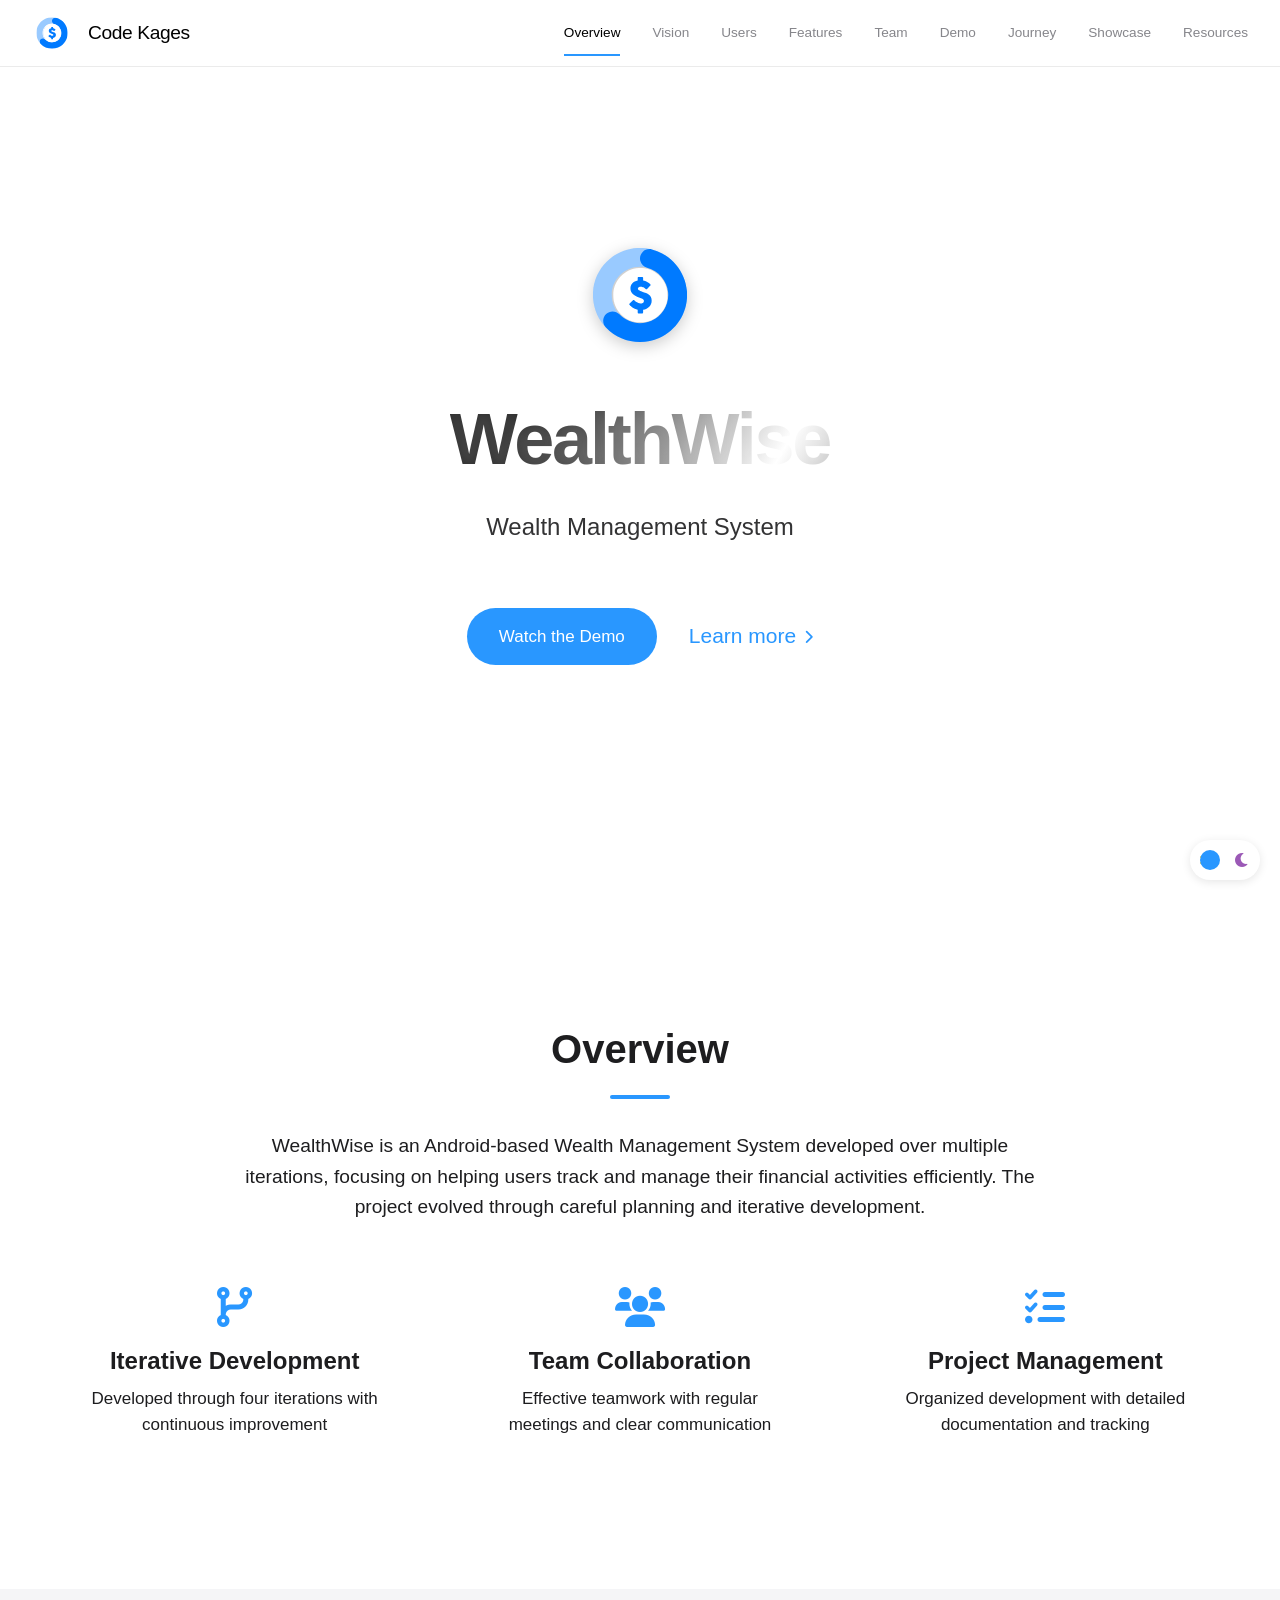
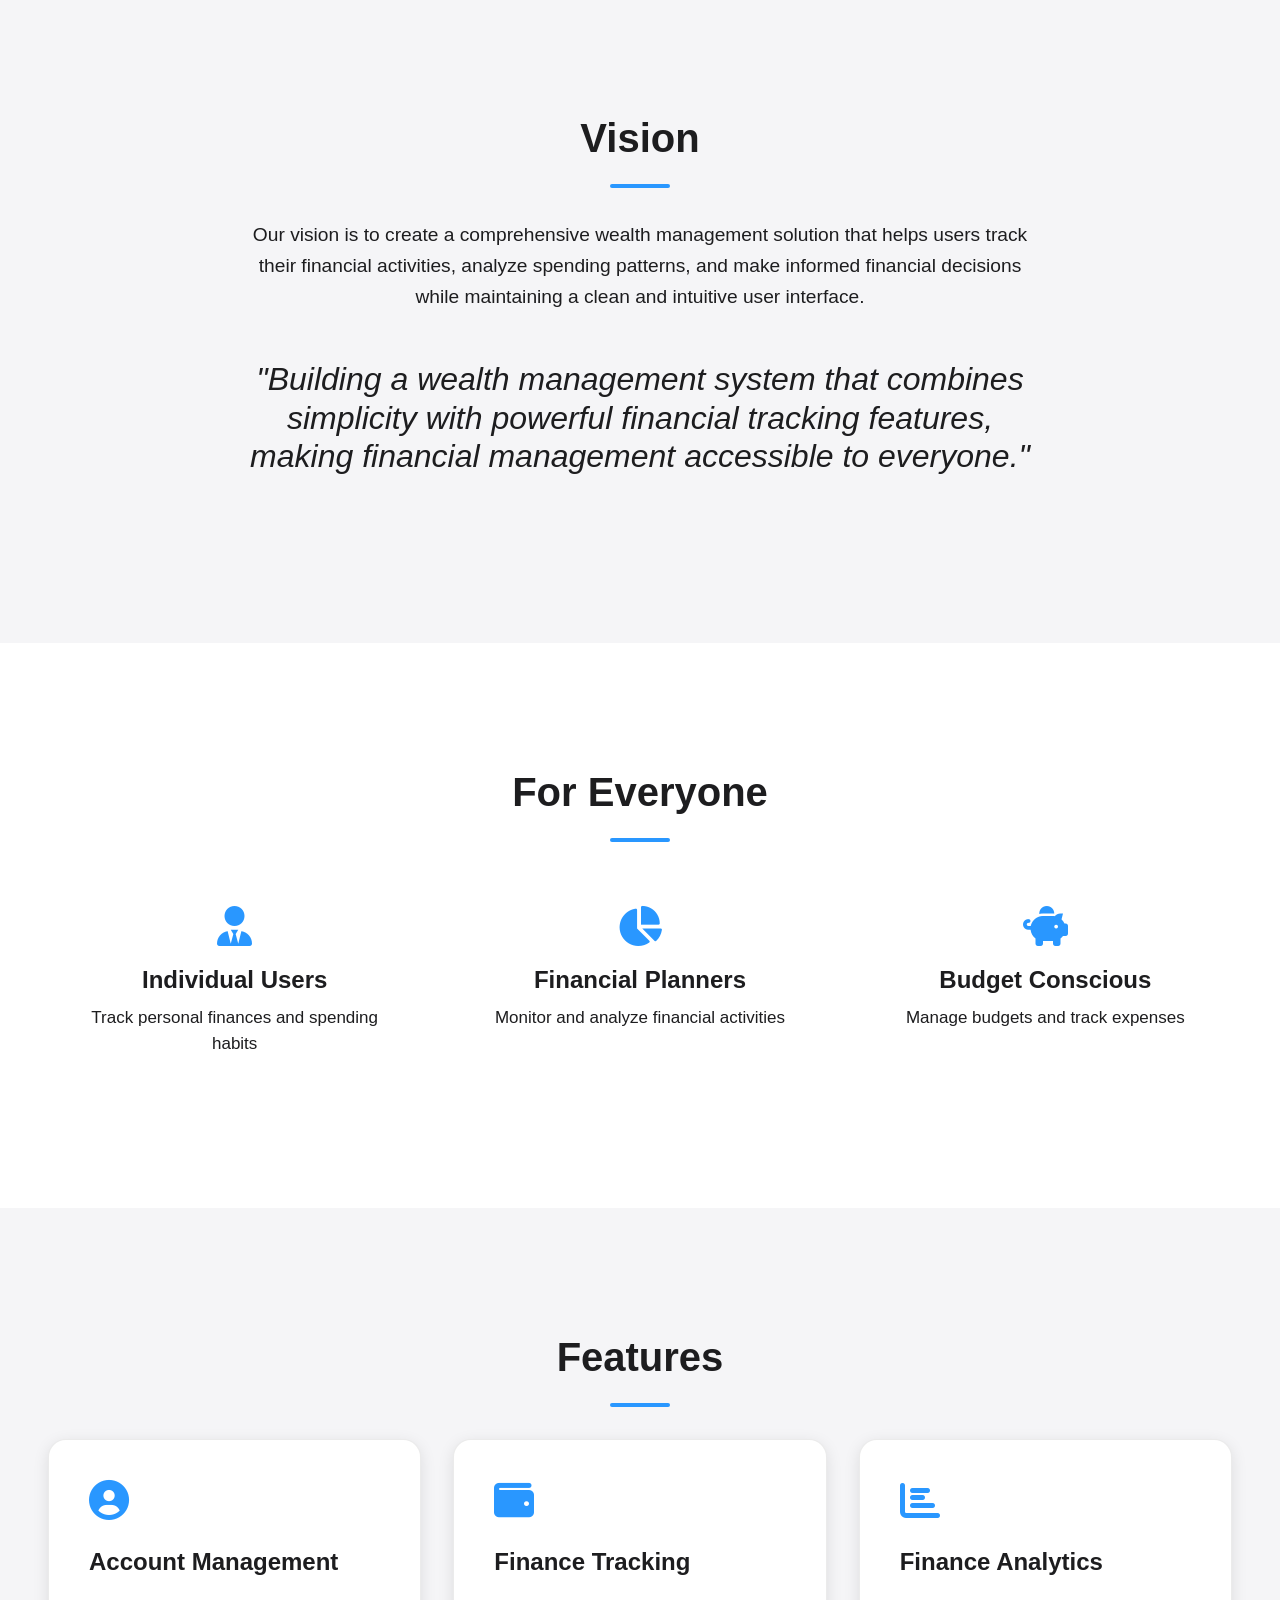
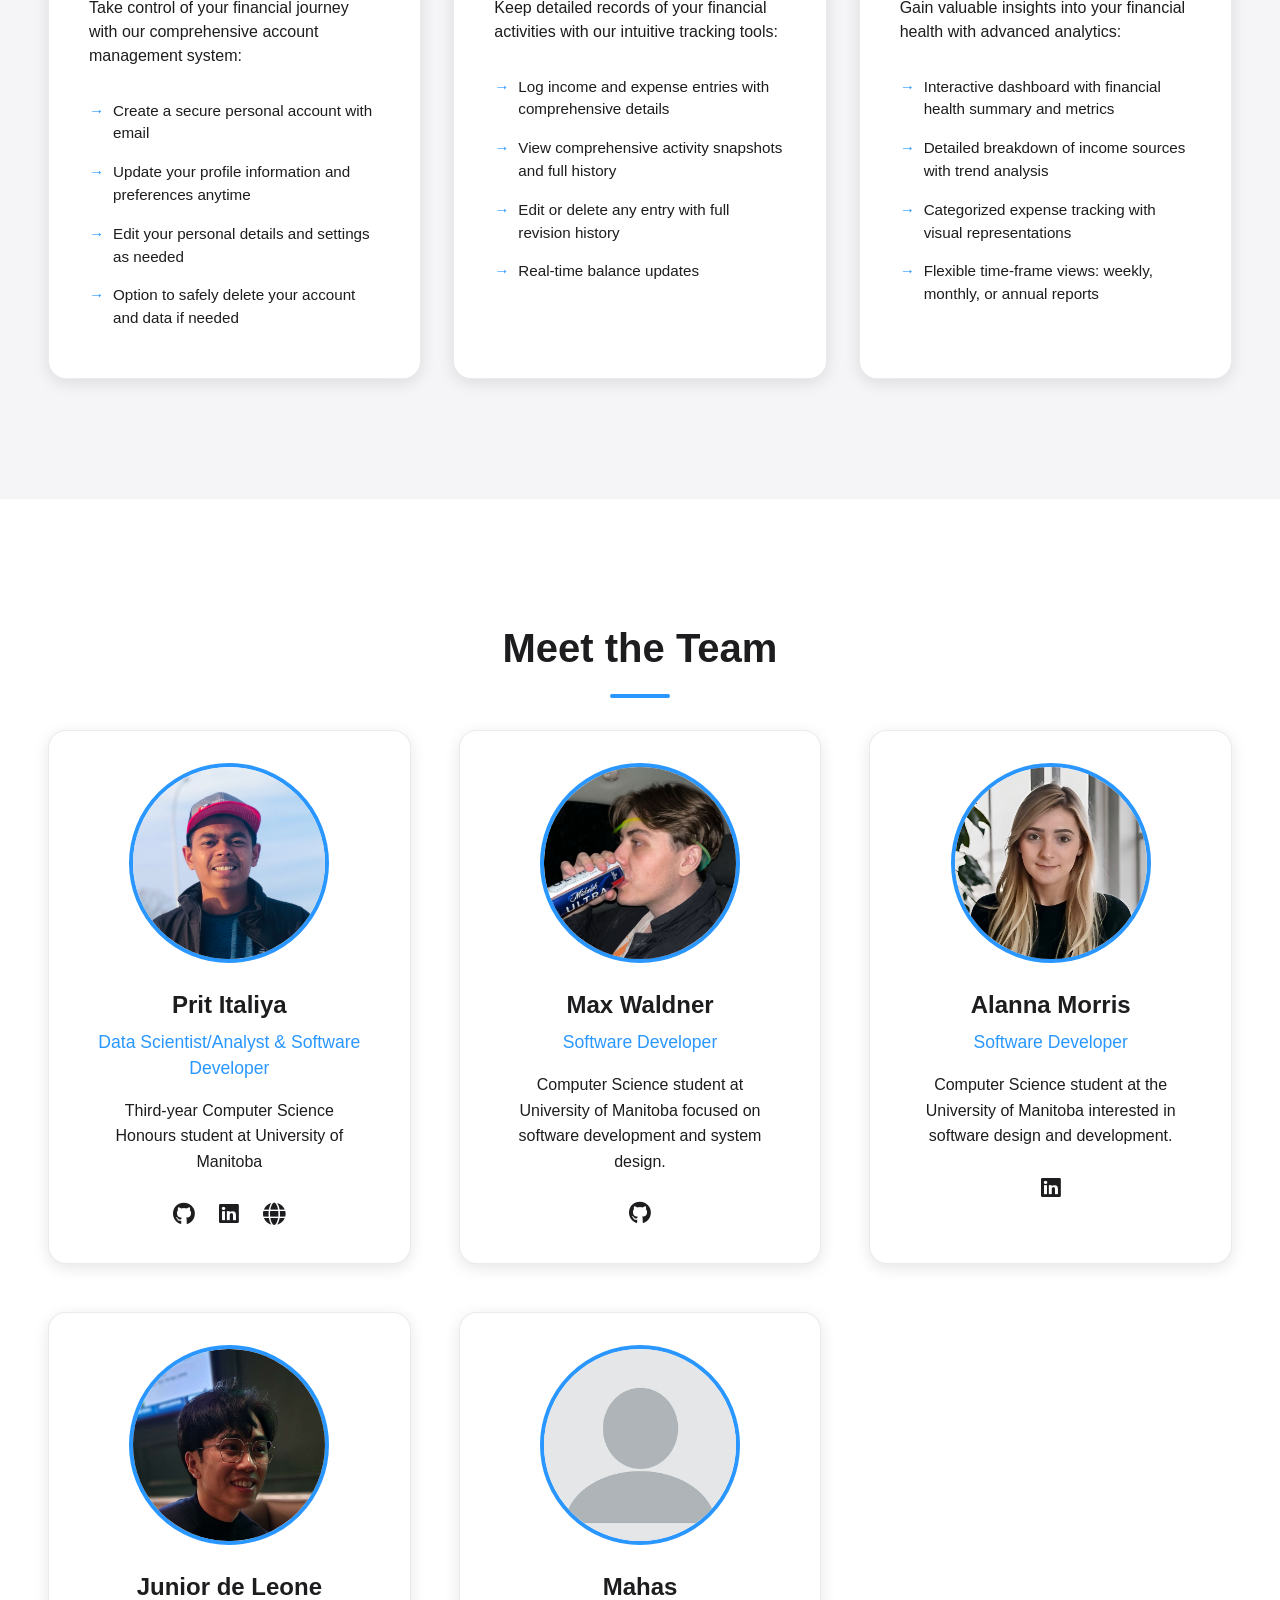
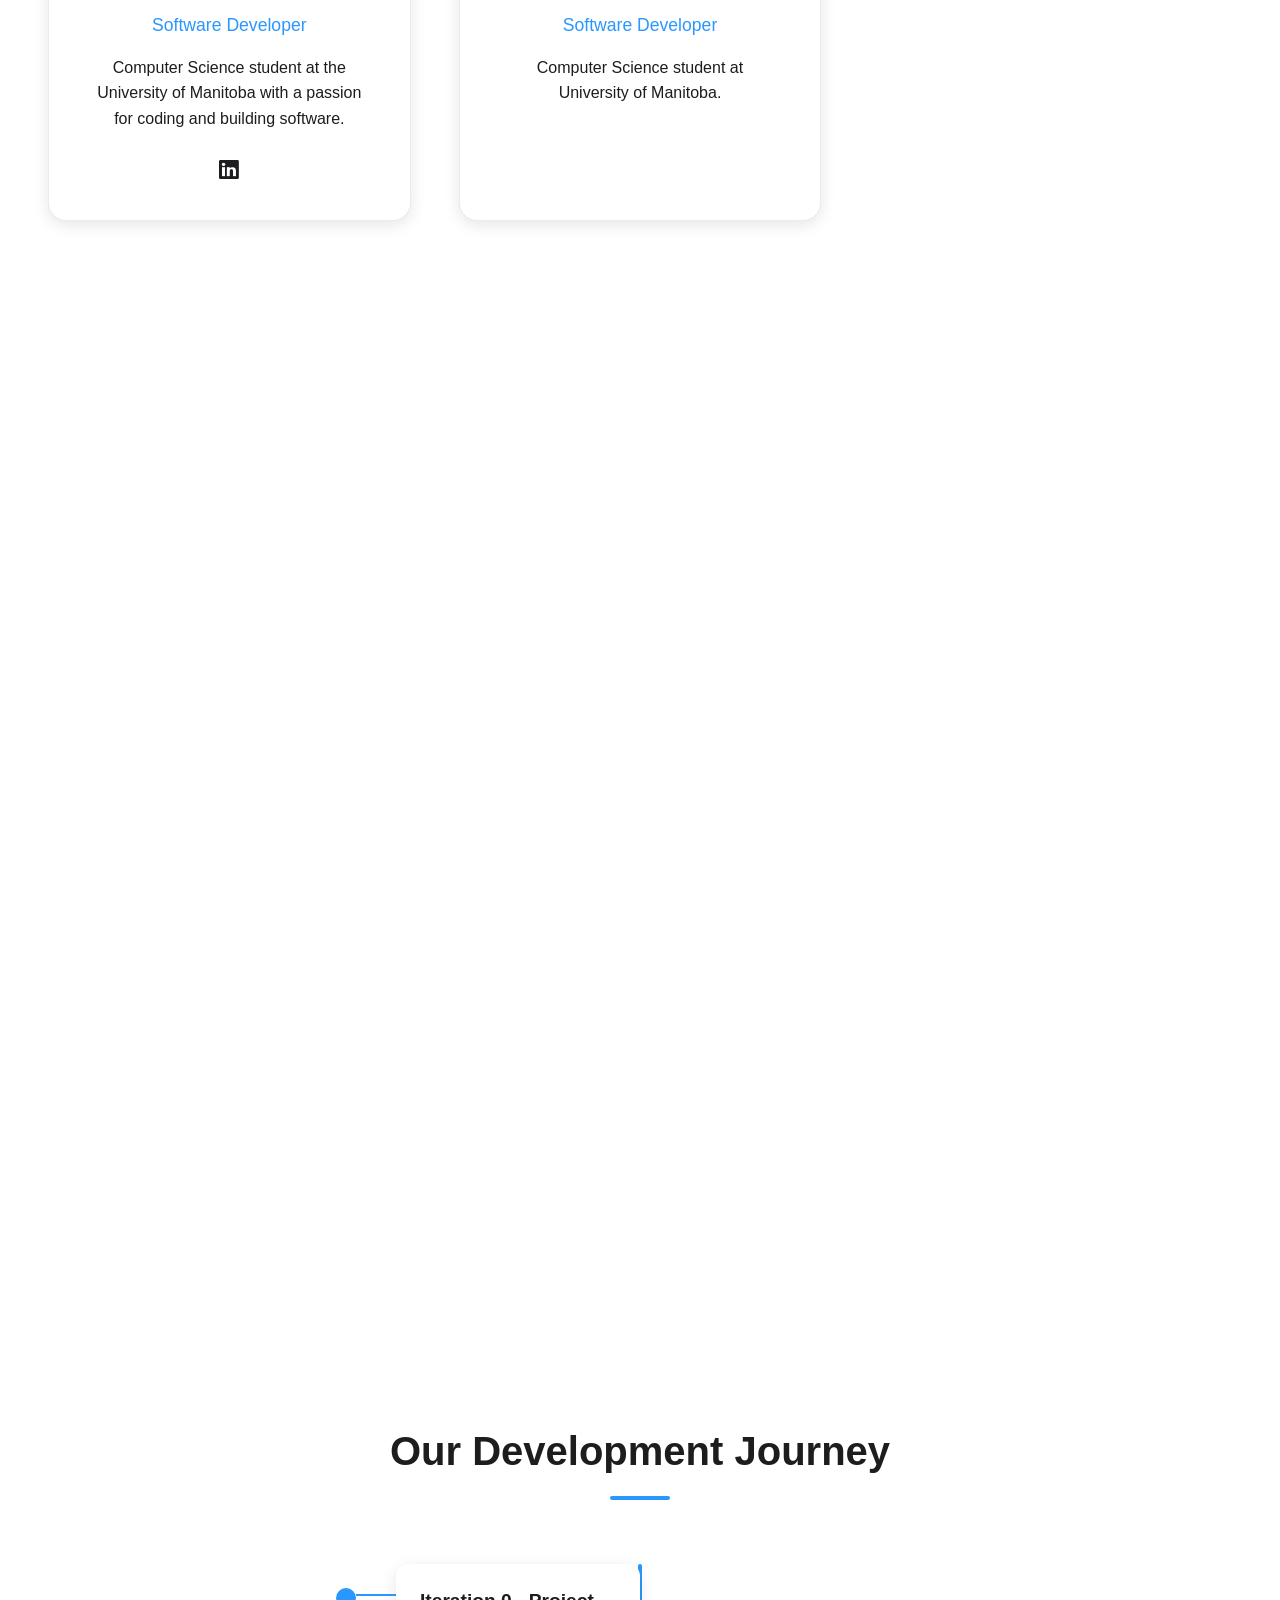
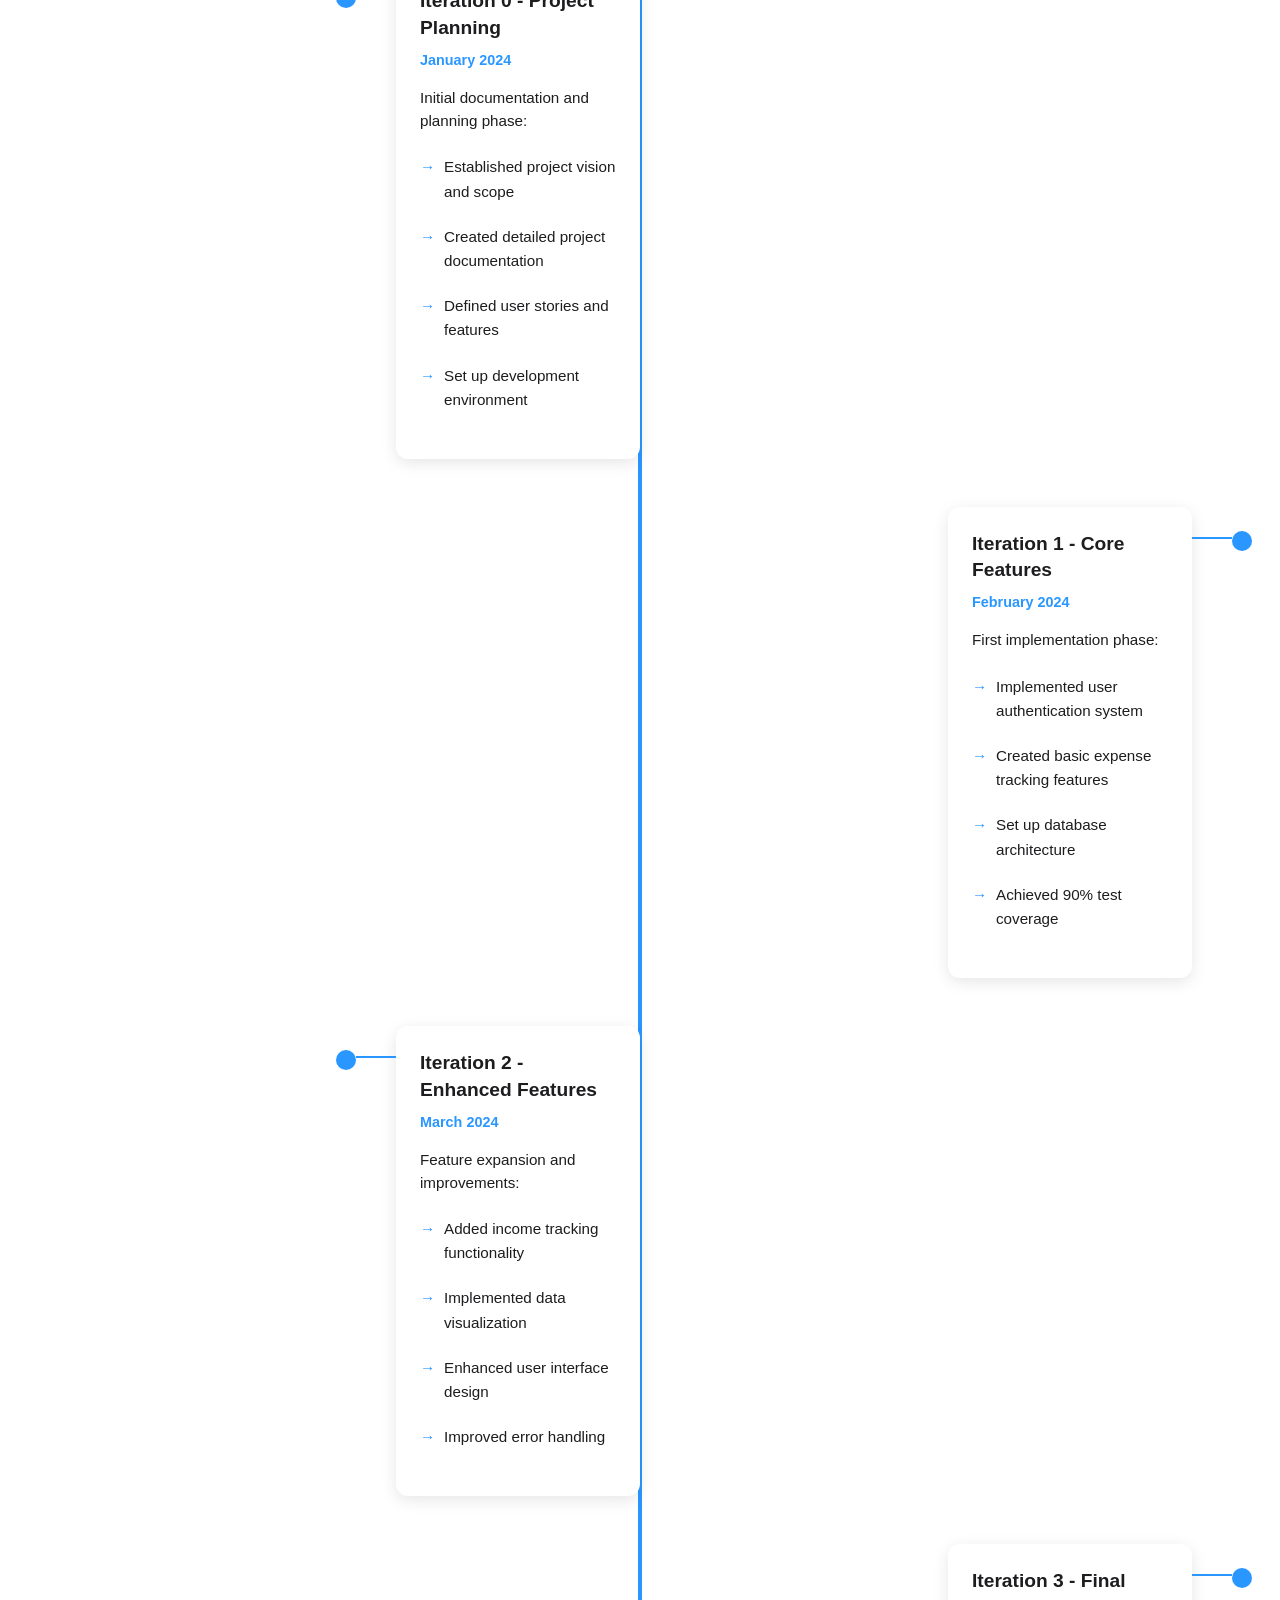
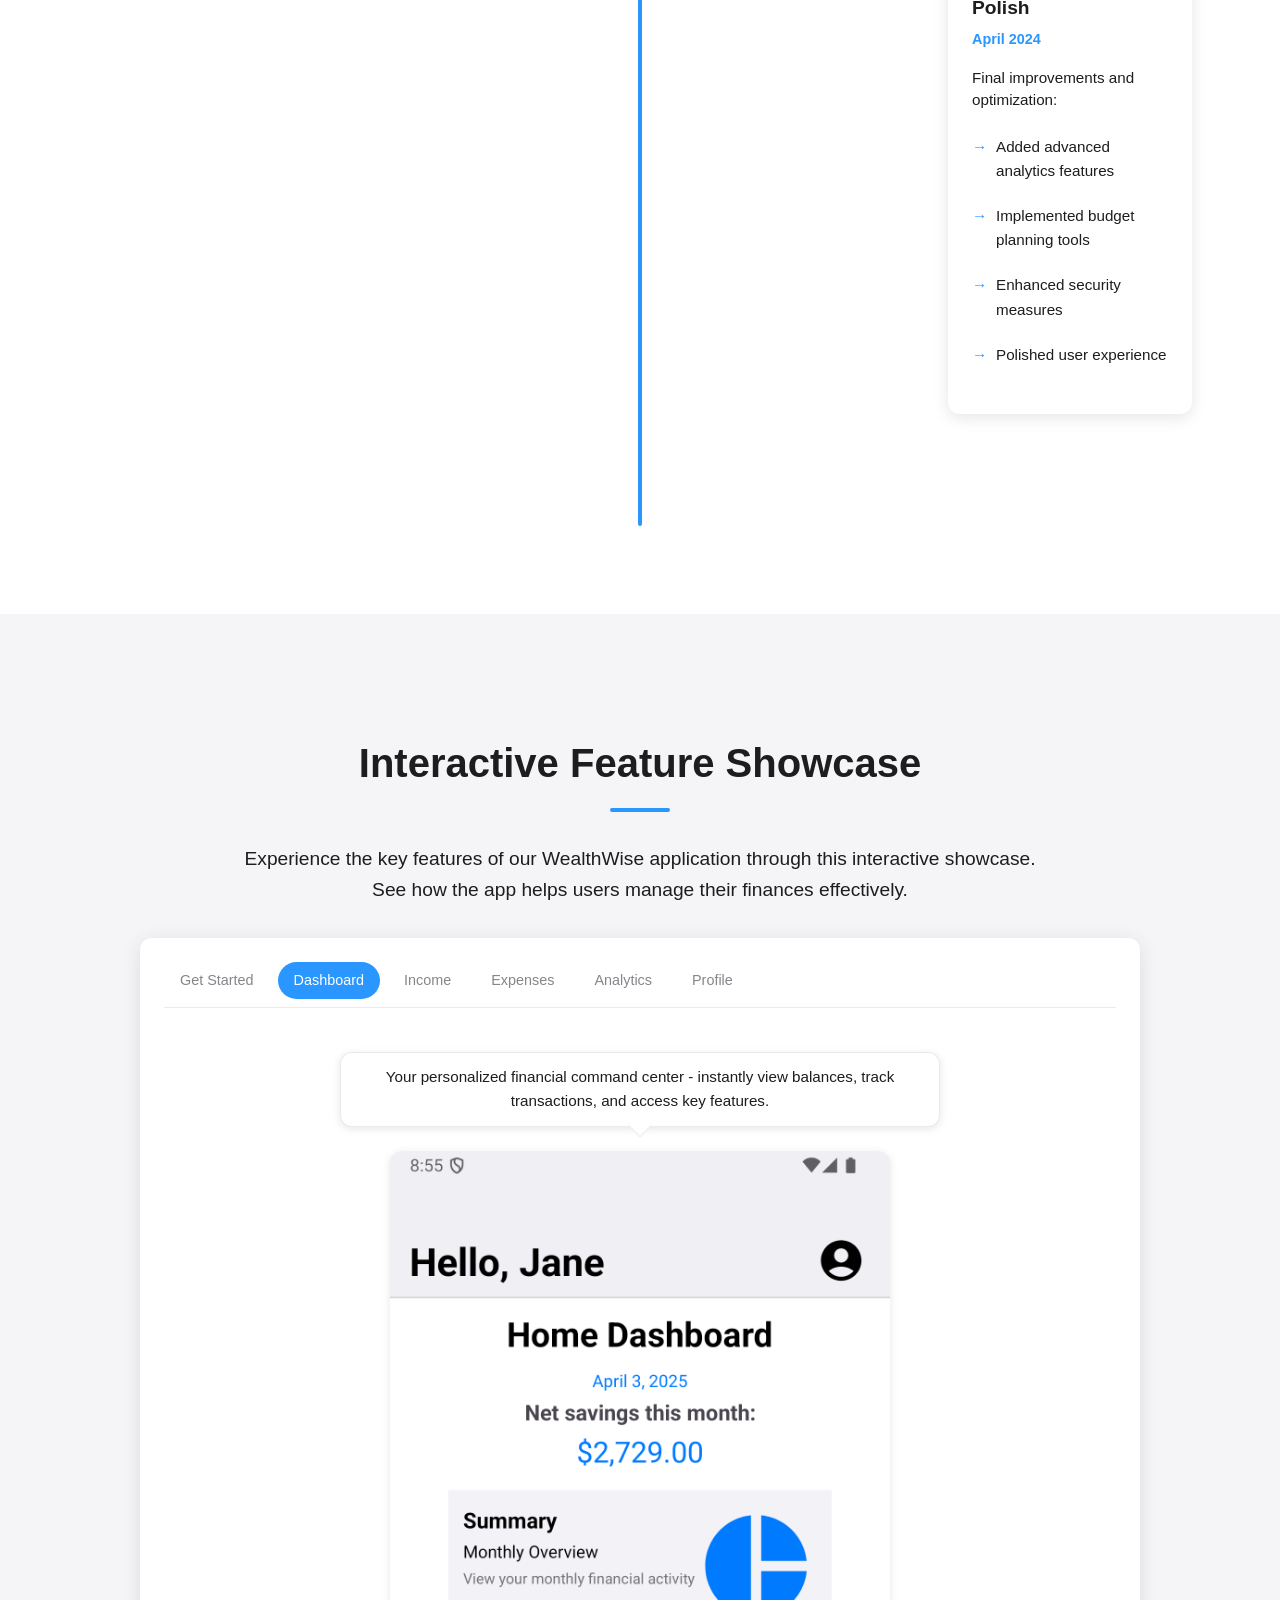
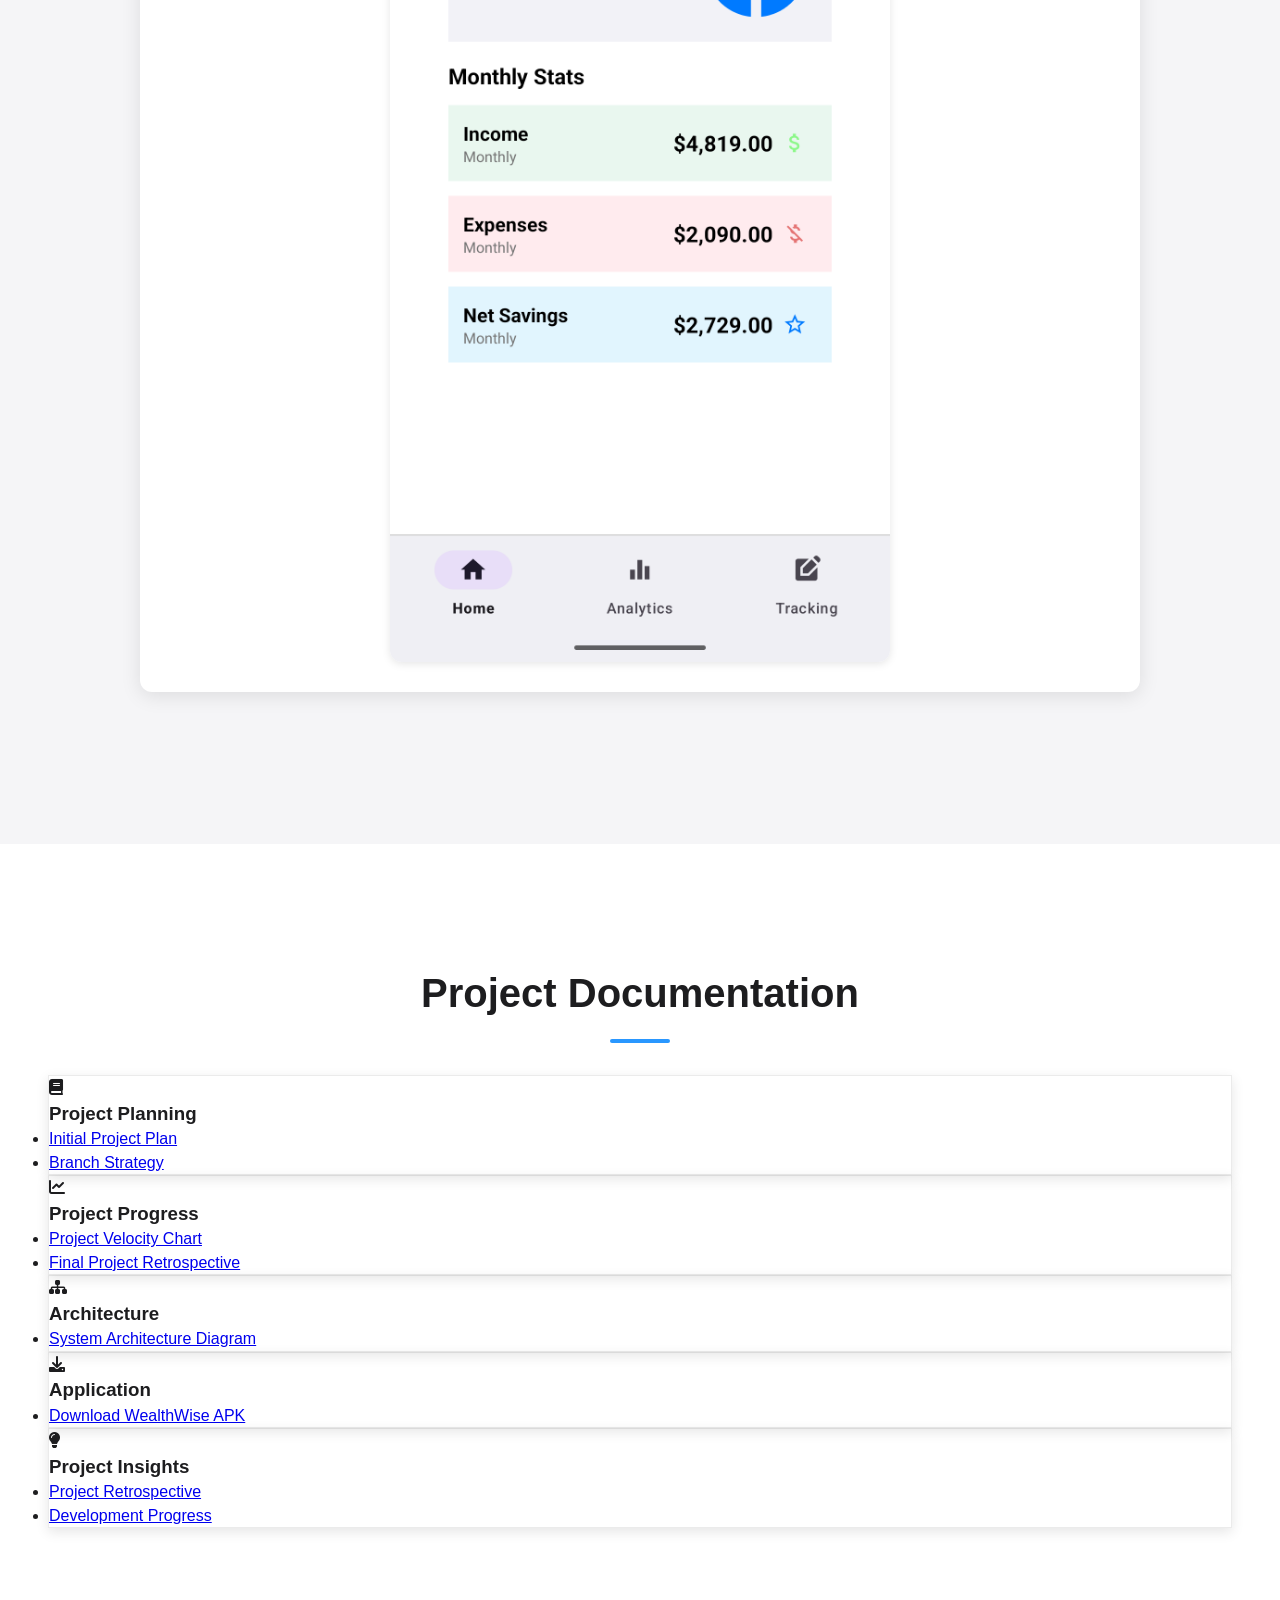
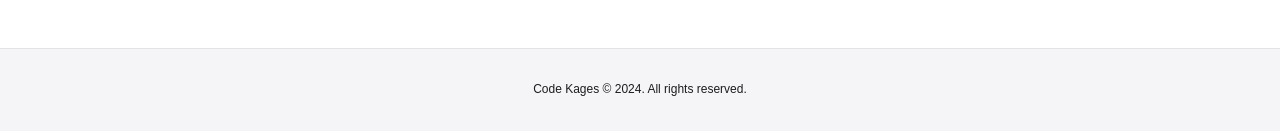
==== index.html @ e0f8a19b "almost done" ====
<!DOCTYPE html>
<html lang="en">
<head>
    <meta charset="UTF-8">
    <meta name="viewport" content="width=device-width, initial-scale=1.0">
    <title>Code Kages - Wealth Management System</title>
    <link rel="icon" type="image/svg+xml" href="images/logo.svg" id="favicon">
    <link rel="stylesheet" href="css/styles.css">
    <link rel="stylesheet" href="https://cdnjs.cloudflare.com/ajax/libs/font-awesome/6.0.0/css/all.min.css">
</head>
<body>
    <nav class="navbar">
        <div class="nav-brand">
            <img src="images/logo.svg" alt="Code Kages Logo">
            <span>Code Kages</span>
        </div>
        <div class="nav-links">
            <a href="#overview">Overview</a>
            <a href="#vision">Vision</a>
            <a href="#users">Users</a>
            <a href="#features">Features</a>
            <a href="#team">Team</a>
            <a href="#demo">Demo</a>
            <a href="#journey">Journey</a>
            <a href="#feature-showcase">Showcase</a>
            <a href="#resources">Resources</a>
        </div>
    </nav>

    <header class="hero">
        <img src="images/logo.svg" alt="Code Kages Logo" class="hero-logo">
        <h1>WealthWise</h1>
        <p>Wealth Management System</p>
        <div class="hero-cta">
            <a href="#demo" class="cta-button">Watch the Demo</a>
            <a href="#features" class="cta-link">Learn more <i class="fas fa-chevron-right"></i></a>
        </div>
    </header>

    <main>
        <section id="overview" class="section">
            <h2>Overview</h2>
            <div class="content">
                <p class="section-intro">WealthWise is an Android-based Wealth Management System developed over multiple iterations, focusing on helping users track and manage their financial activities efficiently. The project evolved through careful planning and iterative development.</p>
                <div class="overview-grid">
                    <div class="overview-item">
                        <i class="fas fa-code-branch"></i>
                        <h3>Iterative Development</h3>
                        <p>Developed through four iterations with continuous improvement</p>
                    </div>
                    <div class="overview-item">
                        <i class="fas fa-users"></i>
                        <h3>Team Collaboration</h3>
                        <p>Effective teamwork with regular meetings and clear communication</p>
                    </div>
                    <div class="overview-item">
                        <i class="fas fa-tasks"></i>
                        <h3>Project Management</h3>
                        <p>Organized development with detailed documentation and tracking</p>
                    </div>
                </div>
            </div>
        </section>

        <section id="vision" class="section">
            <h2>Vision</h2>
            <div class="content">
                <p class="section-intro">Our vision is to create a comprehensive wealth management solution that helps users track their financial activities, analyze spending patterns, and make informed financial decisions while maintaining a clean and intuitive user interface.</p>
                <div class="vision-statement">
                    <blockquote>
                        "Building a wealth management system that combines simplicity with powerful financial tracking features, making financial management accessible to everyone."
                    </blockquote>
                </div>
            </div>
        </section>

        <section id="users" class="section">
            <h2>For Everyone</h2>
            <div class="content">
                <div class="users-grid">
                    <div class="user-card">
                        <i class="fas fa-user-tie"></i>
                        <h3>Individual Users</h3>
                        <p>Track personal finances and spending habits</p>
                    </div>
                    <div class="user-card">
                        <i class="fas fa-chart-pie"></i>
                        <h3>Financial Planners</h3>
                        <p>Monitor and analyze financial activities</p>
                    </div>
                    <div class="user-card">
                        <i class="fas fa-piggy-bank"></i>
                        <h3>Budget Conscious</h3>
                        <p>Manage budgets and track expenses</p>
                    </div>
                </div>
            </div>
        </section>

        <section id="features" class="section">
            <h2>Features</h2>
            <div class="content">
                <div class="features-grid">
                    <div class="feature-card">
                        <i class="fas fa-user-circle"></i>
                        <h3>Account Management</h3>
                        <p>Take control of your financial journey with our comprehensive account management system:</p>
                        <ul class="feature-list">
                            <li>Create a secure personal account with email</li>
                            <li>Update your profile information and preferences anytime</li>
                            <li>Edit your personal details and settings as needed</li>
                            <li>Option to safely delete your account and data if needed</li>
                        </ul>
                    </div>
                    <div class="feature-card">
                        <i class="fas fa-wallet"></i>
                        <h3>Finance Tracking</h3>
                        <p>Keep detailed records of your financial activities with our intuitive tracking tools:</p>
                        <ul class="feature-list">
                            <li>Log income and expense entries with comprehensive details</li>
                            <li>View comprehensive activity snapshots and full history</li>
                            <li>Edit or delete any entry with full revision history</li>
                            <li>Real-time balance updates </li>
                        </ul>
                    </div>
                    <div class="feature-card">
                        <i class="fas fa-chart-bar"></i>
                        <h3>Finance Analytics</h3>
                        <p>Gain valuable insights into your financial health with advanced analytics:</p>
                        <ul class="feature-list">
                            <li>Interactive dashboard with financial health summary and metrics</li>
                            <li>Detailed breakdown of income sources with trend analysis</li>
                            <li>Categorized expense tracking with visual representations</li>
                            <li>Flexible time-frame views: weekly, monthly, or annual reports</li>
                        </ul>
                    </div>
                </div>
            </div>
        </section>

        <section id="team" class="section">
            <h2>Meet the Team</h2>
            <div class="content">
                <div class="team-grid">
                    <div class="team-member" onclick="openModal('prit-modal')">
                        <div class="member-image">
                            <img src="images/team/prit.png" alt="Prit Italiya">
                        </div>
                        <h3>Prit Italiya</h3>
                        <p class="member-role">Data Scientist/Analyst & Software Developer</p>
                        <p class="member-bio">Third-year Computer Science Honours student at University of Manitoba</p>
                        <div class="member-links">
                            <a href="https://github.com/prititaliya" target="_blank" class="social-link">
                                <i class="fab fa-github"></i>
                            </a>
                            <a href="https://linkedin.com/in/prit-italiya-20b572199" target="_blank" class="social-link">
                                <i class="fab fa-linkedin"></i>
                            </a>
                            <a href="https://prititaliya.github.io/portfolio/" target="_blank" class="social-link">
                                <i class="fas fa-globe"></i>
                            </a>
                        </div>
                    </div>
                    <div class="team-member" onclick="openModal('max-modal')">
                        <div class="member-image">
                            <img src="images/team/max.png" alt="Max Waldner">
                        </div>
                        <h3>Max Waldner</h3>
                        <p class="member-role">Software Developer</p>
                        <p class="member-bio">Computer Science student at University of Manitoba focused on software development and system design.</p>
                        <div class="member-links">
                            <a href="https://github.com/Sue-Doe" target="_blank" class="social-link">
                                <i class="fab fa-github"></i>
                            </a>
                        </div>
                    </div>

                        <div class="team-member" onclick="openModal('alanna-modal')">
                        <div class="member-image">
                            <img src="images/team/alanna.png" alt="Alanna Morris">
                        </div>
                        <h3>Alanna Morris</h3>
                        <p class="member-role">Software Developer</p>
                        <p class="member-bio">Computer Science student at the University of Manitoba interested in software design and development.</p>
                        <div class="member-links">
                            <a href="https://www.linkedin.com/in/alanna-morris/" target="_blank" class="social-link">
                                <i class="fab fa-linkedin"></i>
                            </a>
                        </div>
                    </div>
                    <div class="team-member" onclick="openModal('junior-modal')">
                        <div class="member-image">
                            <img src="images/team/Juniour.png" alt="Junior de Leone">
                        </div>
                        <h3>Junior de Leone</h3>
                        <p class="member-role">Software Developer</p>
                        <p class="member-bio">Computer Science student at the University of Manitoba with a passion for coding and building software.</p>
                        <div class="member-links">
                            <a href="https://www.linkedin.com/in/edward-de-leon-066a44347" target="_blank" class="social-link">
                                <i class="fab fa-linkedin"></i>
                            </a>
                        </div>
                    </div>
                    <div class="team-member">
                        <div class="member-image">
                            <img src="images/team/mahas.png" alt="Mahas">
                        </div>
                        <h3>Mahas</h3>
                        <p class="member-role">Software Developer</p>
                        <p class="member-bio">Computer Science student at University of Manitoba.</p>
                       
                    </div>
                </div>
            </div>
        </section>

        <section id="demo" class="section">
            <h2>See It In Action</h2>
            <p class="section-intro">Watch WealthWise in action and discover how it can transform your financial management experience.</p>
            <div class="demo-container">
                <video id="demo-video" controls playsinline>
                    <source src="Documents/wealth_wise_beat_2.mp4" type="video/mp4">
                    Your browser does not support the video tag.
                </video>
            </div>
        </section>

        <section id="journey" class="section">
            <h2>Our Development Journey</h2>
            <div class="timeline">
                <div class="timeline-item">
                    <div class="timeline-content">
                        <h3>Iteration 0 - Project Planning</h3>
                        <p class="timeline-date">January 2024</p>
                        <div class="timeline-description">
                            <p>Initial documentation and planning phase:</p>
                            <ul class="feedback-list">
                                <li>Established project vision and scope</li>
                                <li>Created detailed project documentation</li>
                                <li>Defined user stories and features</li>
                                <li>Set up development environment</li>
                            </ul>
                        </div>
                    </div>
                </div>

                <div class="timeline-item">
                    <div class="timeline-content">
                        <h3>Iteration 1 - Core Features</h3>
                        <p class="timeline-date">February 2024</p>
                        <div class="timeline-description">
                            <p>First implementation phase:</p>
                            <ul class="feedback-list">
                                <li>Implemented user authentication system</li>
                                <li>Created basic expense tracking features</li>
                                <li>Set up database architecture</li>
                                <li>Achieved 90% test coverage</li>
                            </ul>
                        </div>
                    </div>
                </div>

                <div class="timeline-item">
                    <div class="timeline-content">
                        <h3>Iteration 2 - Enhanced Features</h3>
                        <p class="timeline-date">March 2024</p>
                        <div class="timeline-description">
                            <p>Feature expansion and improvements:</p>
                            <ul class="feedback-list">
                                <li>Added income tracking functionality</li>
                                <li>Implemented data visualization</li>
                                <li>Enhanced user interface design</li>
                                <li>Improved error handling</li>
                            </ul>
                        </div>
                    </div>
                </div>

                <div class="timeline-item">
                    <div class="timeline-content">
                        <h3>Iteration 3 - Final Polish</h3>
                        <p class="timeline-date">April 2024</p>
                        <div class="timeline-description">
                            <p>Final improvements and optimization:</p>
                            <ul class="feedback-list">
                                <li>Added advanced analytics features</li>
                                <li>Implemented budget planning tools</li>
                                <li>Enhanced security measures</li>
                                <li>Polished user experience</li>
                            </ul>
                        </div>
                    </div>
                </div>
            </div>
        </section>
        
        <section id="feature-showcase" class="section">
            <h2>Interactive Feature Showcase</h2>
            <div class="content">
                <p class="section-intro">Experience the key features of our WealthWise application through this interactive showcase. See how the app helps users manage their finances effectively.</p>
                
                <div class="feature-demo">
                    <div class="demo-tabs">
                        <div class="demo-tab" data-tab="auth">Get Started</div>
                        <div class="demo-tab active" data-tab="dashboard">Dashboard</div>
                        <div class="demo-tab" data-tab="income-tracking">Income</div>
                        <div class="demo-tab" data-tab="expense-tracking">Expenses</div>
                        <div class="demo-tab" data-tab="analytics">Analytics</div>
                        <div class="demo-tab" data-tab="profile">Profile</div>
                    </div>
                    
                    <div class="demo-content" id="auth">
                        <p class="feature-description">Start your financial journey with our seamless and secure authentication process.</p>
                        <div class="demo-image-grid">
                            <img src="Documents/Screen_Shots/launch.png" alt="Launch Screen">
                            <img src="Documents/Screen_Shots/sign_up.png" alt="Sign Up">
                            <img src="Documents/Screen_Shots/log_in.png" alt="Login">
                        </div>
                    </div>
                    
                    <div class="demo-content active" id="dashboard">
                        <p class="feature-description">Your personalized financial command center - instantly view balances, track transactions, and access key features.</p>
                        <div class="demo-image">
                            <img src="Documents/Screen_Shots/home_dashboard.png" alt="Home Dashboard">
                        </div>
                    </div>
                    
                    <div class="demo-content" id="income-tracking">
                        <p class="feature-description">Smart income management with detailed tracking, categorization, and comprehensive history views.</p>
                        <div class="demo-image-grid">
                            <img src="Documents/Screen_Shots/add_income.png" alt="Add Income">
                            <img src="Documents/Screen_Shots/income_history.png" alt="Income History">
                            <img src="Documents/Screen_Shots/income_tracking.png" alt="Income Tracking">
                        </div>
                    </div>
                    
                    <div class="demo-content" id="expense-tracking">
                        <p class="feature-description">Effortlessly monitor your spending with intuitive expense logging and detailed transaction insights.</p>
                        <div class="demo-image-grid">
                            <img src="Documents/Screen_Shots/add_expense.png" alt="Add Expense">
                            <img src="Documents/Screen_Shots/expense_history.png" alt="Expense History">
                            <img src="Documents/Screen_Shots/expense_tracking.png" alt="Expense Tracking">
                        </div>
                    </div>
                    
                    <div class="demo-content" id="analytics">
                        <p class="feature-description">Transform your financial data into actionable insights with powerful visual analytics and reports.</p>
                        <div class="demo-image-grid">
                            <img src="Documents/Screen_Shots/income_analytics_monthly.png" alt="Monthly Income Analytics">
                            <img src="Documents/Screen_Shots/expense_analytics_monthly.png" alt="Monthly Expense Analytics">
                            <img src="Documents/Screen_Shots/summary_analytics_monthly.png" alt="Monthly Summary Analytics">
                        </div>
                    </div>
                    
                    <div class="demo-content" id="profile">
                        <p class="feature-description">Customize your experience with easy-to-use profile management and secure account settings.</p>
                        <div class="demo-image-grid">
                            <img src="Documents/Screen_Shots/profile_dashboard.png" alt="Profile Dashboard">
                            <img src="Documents/Screen_Shots/edit_profile.png" alt="Edit Profile">
                        </div>
                    </div>
                </div>
            </div>
        </section>
        
        <section id="resources" class="section">
            <h2>Project Documentation</h2>
            <div class="content">
                <div class="resources-grid">
                    <div class="resource-card">
                        <i class="fas fa-book"></i>
                        <h3>Project Planning</h3>
                        <ul>
                            <li><a href="markdown-viewer.html?file=Documents/Iteration0/Iteration0DRAFT.md" target="_blank">Initial Project Plan</a></li>
                            <li><a href="markdown-viewer.html?file=Documents/Iteration0/branchStrat.md" target="_blank">Branch Strategy</a></li>
                        </ul>
                    </div>
                    <div class="resource-card">
                        <i class="fas fa-chart-line"></i>
                        <h3>Project Progress</h3>
                        <ul>
                            <li><a href="image-viewer.html?file=Documents/Iteration3/velocity_chart.png" target="_blank">Project Velocity Chart</a></li>
                            <li><a href="markdown-viewer.html?file=Documents/Iteration3/it3-retrospective.md" target="_blank">Final Project Retrospective</a></li>
                        </ul>
                    </div>
                    <div class="resource-card">
                        <i class="fas fa-sitemap"></i>
                        <h3>Architecture</h3>
                        <ul>
                            <li><a href="pdf-viewer.html?pdf=Documents/Iteration3/arch_diagram_it3.pdf" target="_blank">System Architecture Diagram</a></li>
                        </ul>
                    </div>
                    <div class="resource-card">
                        <i class="fas fa-download"></i>
                        <h3>Application</h3>
                        <ul>
                            <li><a href="Documents/app-debug.apk" download>Download WealthWise APK</a></li>
                        </ul>
                    </div>
                    <div class="resource-card">
                        <i class="fas fa-lightbulb"></i>
                        <h3>Project Insights</h3>
                        <ul>
                            <li><a href="markdown-viewer.html?file=Documents/Iteration3/it3-retrospective.md" target="_blank">Project Retrospective</a></li>
                            <li><a href="image-viewer.html?file=Documents/Iteration3/velocity_chart.png" target="_blank">Development Progress</a></li>
                        </ul>
                    </div>
                </div>
            </div>
        </section>
    </main>

    <footer>
        <p>Code Kages &copy; 2024. All rights reserved.</p>
    </footer>

    <!-- Team Member Modals -->
    <div id="prit-modal" class="member-modal">
        <div class="modal-content">
            <span class="close-modal" onclick="closeModal('prit-modal')">&times;</span>
            <div class="modal-header">
                <img src="images/team/prit.png" alt="Prit Italiya">
                <h2>Prit Italiya</h2>
                <p>Data Scientist/Analyst & Software Developer</p>
            </div>
            <div class="modal-body">
                <div class="skills-section">
                    <h3>Skills & Expertise</h3>
                    <div class="skill-tags">
                        <span class="skill-tag">Android Development</span>
                        <span class="skill-tag">Database</span>
                        <span class="skill-tag">Data Analysis</span>
                        <span class="skill-tag">Machine Learning</span>
                    </div>
                </div>
                <div class="contributions-section">
                    <h3>Project Contributions</h3>
                    <ul class="contribution-list">
                        <li>Implemented logic behind features</li>
                        <li>Implemented acceptance tests</li>
                        <li>Implemented unit tests</li>
                        <li>Implemented integration tests</li>
                        <li>Created data visualization components</li>
                    </ul>
                </div>
            </div>
        </div>
    </div>

    <div id="junior-modal" class="member-modal">
        <div class="modal-content">
            <span class="close-modal" onclick="closeModal('junior-modal')">&times;</span>
            <div class="modal-header">
                <img src="images/team/Juniour.png" alt="Junior de Leone">
                <h2>Junior de Leone</h2>
                <p>Software Developer</p>
            </div>
            <div class="modal-body">
                <div class="contributions-section">
                    <h3>Project Contributions</h3>
                    <ul class="contribution-list">
                        <li>Implemented acceptance tests for key features</li>
                        <li>Created and maintained GitLab project documentation</li>
                        <li>Developed business layer logic components</li>
                        <li>Managed project version control and branching strategies</li>
                    </ul>
                </div>
            </div>
        </div>
    </div>

    <div id="alanna-modal" class="member-modal">
        <div class="modal-content">
            <span class="close-modal" onclick="closeModal('alanna-modal')">&times;</span>
            <div class="modal-header">
                <img src="images/team/alanna.png" alt="Alanna">
                <h2>Alanna</h2>
                <p>Software Developer</p>
            </div>
            <div class="modal-body">
                <div class="skills-section">
                    <h3>Skills & Expertise</h3>
                    <div class="skill-tags">
                        <span class="skill-tag">Java</span>
                        <span class="skill-tag">Android Development</span>
                        <span class="skill-tag">UI/UX Design</span>
                        <span class="skill-tag">Project Organization</span>
                        <span class="skill-tag">GitLab</span>
                    </div>
                </div>
                <div class="contributions-section">
                    <h3>Project Contributions</h3>
                    <ul class="contribution-list">
                        <li>Designed user journeys, created wireframes, and implemented UI</li>
                        <li>Developed in business layer logic (services, validation, and exceptions), as well as Domain-Specific Objects (DSOs)</li>
                        <li>Refactored code in the presentation and business layers after feedback cycles to better uphold SOLID principles</li>
                        <li>Performed project organizational tasks using GitLab, Google Drive, and maintained project logs</li>
                        <li>Reviewed and updated acceptance tests; added fixes for different aspect ratios</li>
                    </ul>
                </div>
            </div>
        </div>
    </div>

    <!-- Add Max's modal -->
    <div id="max-modal" class="member-modal">
        <div class="modal-content">
            <span class="close-modal" onclick="closeModal('max-modal')">&times;</span>
            <div class="modal-header">
                <img src="images/team/max.png" alt="Max Waldner">
                <h2>Max Waldner</h2>
                <p>Software Developer</p>
            </div>
            <div class="modal-body">
                <div class="skills-section">
                    <h3>Skills & Expertise</h3>
                    <div class="skill-tags">
                        <span class="skill-tag">Java</span>
                        <span class="skill-tag">Android</span>
                        <span class="skill-tag">Architecture</span>
                        <span class="skill-tag">Testing</span>
                    </div>
                </div>
                <div class="contributions-section">
                    <h3>Project Contributions</h3>
                    <ul class="contribution-list">
                        <li>Implemented core application architecture</li>
                        <li>Developed budget tracking features</li>
                        <li>Created unit tests for critical components</li>
                        <li>Designed and implemented comprehensive data models and database architecture</li>
                    </ul>
                </div>
            </div>
        </div>
    </div>

    <script src="js/main.js"></script>
    <script>
    function openModal(modalId) {
        document.getElementById(modalId).style.display = "flex";
    }

    function closeModal(modalId) {
        document.getElementById(modalId).style.display = "none";
    }

    // Close modal when clicking outside
    window.onclick = function(event) {
        if (event.target.classList.contains('member-modal')) {
            event.target.style.display = "none";
        }
    }
    </script>
</body>
</html>
---- css/styles.css ----
/* Global Styles */
:root {
    --primary-color: #000000;
    --secondary-color: #86868b;
    --accent-color: #2997ff;
    --text-color: #1d1d1f;
    --bg-color: #ffffff;
    --light-bg: #f5f5f7;
    --card-bg: #ffffff;
    --card-border: rgba(0, 0, 0, 0.08);
    --shadow-color: rgba(0, 0, 0, 0.1);
    --section-spacing: 120px;
    --transition-speed: 0.3s;
    --white: #ffffff;
}

[data-theme="dark"] {
    --primary-color: #ffffff;
    --secondary-color: #aeaeb2;
    --accent-color: #0a84ff;
    --text-color: #f5f5f7;
    --bg-color: #000000;
    --light-bg: #1c1c1e;
    --card-bg: #1c1c1e;
    --card-border: rgba(255, 255, 255, 0.08);
    --shadow-color: rgba(0, 0, 0, 0.3);
    --white: #2d2d2d;
    --text-muted: #a0a0a0;
    --border-color: #404040;
}

/* Theme Toggle */
.theme-toggle {
    position: fixed;
    bottom: 20px;
    right: 20px;
    z-index: 1000;
    background-color: var(--card-bg);
    border-radius: 30px;
    padding: 5px;
    box-shadow: 0 2px 10px var(--shadow-color);
    transition: all var(--transition-speed) ease;
}

.theme-switch {
    opacity: 0;
    position: absolute;
}

.theme-switch-label {
    display: flex;
    align-items: center;
    justify-content: space-between;
    padding: 5px;
    border-radius: 30px;
    position: relative;
    cursor: pointer;
    width: 60px;
    height: 30px;
}

.theme-switch-label i {
    font-size: 16px;
    transition: color var(--transition-speed) ease;
}

.fa-sun {
    color: #f1c40f;
}

.fa-moon {
    color: #9b59b6;
}

.theme-switch-label .slider {
    position: absolute;
    top: 5px;
    left: 5px;
    width: 20px;
    height: 20px;
    border-radius: 50%;
    background-color: var(--accent-color);
    transition: all var(--transition-speed) ease;
}

.theme-switch:checked + .theme-switch-label .slider {
    transform: translateX(30px);
}

/* Scroll Progress Indicator */
.scroll-progress {
    position: fixed;
    top: 0;
    left: 0;
    height: 4px;
    background-color: var(--accent-color);
    width: 0%;
    z-index: 2000;
    transition: width 0.1s ease;
}

/* Loading Animation */
.page-loader {
    position: fixed;
    top: 0;
    left: 0;
    width: 100%;
    height: 100%;
    background-color: var(--light-bg);
    display: flex;
    justify-content: center;
    align-items: center;
    z-index: 9999;
    transition: opacity 1s ease;
}

.loader-hidden {
    opacity: 0;
    pointer-events: none;
}

.loader-content {
    display: flex;
    flex-direction: column;
    align-items: center;
    gap: 20px;
}

.loader-logo {
    width: 120px;
    height: 120px;
    animation: pulse 2s infinite alternate;
}

.loader-spinner {
    width: 40px;
    height: 40px;
    border: 4px solid rgba(0, 0, 0, 0.1);
    border-radius: 50%;
    border-top-color: var(--accent-color);
    animation: spin 1s ease-in-out infinite;
}

@keyframes pulse {
    0% {
        transform: scale(1);
    }
    100% {
        transform: scale(1.1);
    }
}

@keyframes spin {
    0% {
        transform: rotate(0deg);
    }
    100% {
        transform: rotate(360deg);
    }
}

/* Section Animation */
.animate-section {
    opacity: 0;
    transform: translateY(30px);
    transition: all 0.8s cubic-bezier(0.16, 1, 0.3, 1);
}

.animate-in {
    opacity: 1;
    transform: translateY(0);
}

/* Enhanced Hover Effects */
.feature-card, .team-member, .resource-card, .postmortem-card {
    transition: all 0.4s cubic-bezier(0.16, 1, 0.3, 1);
    box-shadow: 0 4px 12px var(--shadow-color);
    border: 1px solid var(--card-border);
}

.feature-card:hover, .team-member:hover, .resource-card:hover, .postmortem-card:hover {
    transform: translateY(-8px);
    box-shadow: 0 12px 24px var(--shadow-color);
    border-color: var(--accent-color);
}

.cta-button {
    overflow: hidden;
    position: relative;
    z-index: 1;
}

.cta-button:after {
    content: '';
    position: absolute;
    bottom: 0;
    left: 0;
    width: 100%;
    height: 100%;
    background-color: rgba(255, 255, 255, 0.2);
    transform: scaleX(0);
    transform-origin: right;
    transition: transform 0.4s ease;
    z-index: -1;
}

.cta-button:hover:after {
    transform: scaleX(1);
    transform-origin: left;
}

/* Project Timeline Visualization */
.timeline-container {
    position: relative;
    max-width: 1000px;
    margin: 0 auto;
    padding: 2rem 0;
}

.timeline-line {
    position: absolute;
    left: 50%;
    width: 4px;
    height: 100%;
    background-color: var(--accent-color);
    transform: translateX(-50%);
}

.timeline-item {
    margin-bottom: 3rem;
    display: flex;
    position: relative;
}

.timeline-item:nth-child(odd) {
    justify-content: flex-start;
    padding-right: 50%;
    padding-left: 2rem;
}

.timeline-item:nth-child(even) {
    justify-content: flex-end;
    padding-left: 50%;
    padding-right: 2rem;
}

.timeline-dot {
    position: absolute;
    left: 50%;
    width: 20px;
    height: 20px;
    background-color: var(--accent-color);
    border-radius: 50%;
    transform: translateX(-50%);
}

.timeline-content {
    background-color: var(--card-bg);
    padding: 2rem;
    border-radius: 8px;
    box-shadow: 0 4px 12px var(--shadow-color);
    max-width: 400px;
    transition: all 0.3s ease;
}

.timeline-content:hover {
    transform: scale(1.03);
}

.timeline-date {
    color: var(--accent-color);
    font-weight: 600;
    margin-bottom: 0.5rem;
}

/* Interactive Feature Showcase */
.feature-demo {
    background-color: var(--card-bg);
    border-radius: 12px;
    padding: 1.5rem;
    box-shadow: 0 4px 20px var(--shadow-color);
    margin: 2rem auto;
    max-width: 1000px;
}

.demo-tabs {
    display: flex;
    gap: 0.5rem;
    margin-bottom: 1.5rem;
    border-bottom: 1px solid var(--card-border);
    padding-bottom: 0.5rem;
    overflow-x: auto;
    -webkit-overflow-scrolling: touch;
    scrollbar-width: none;
}

.demo-tabs::-webkit-scrollbar {
    display: none;
}

.demo-tab {
    padding: 0.5rem 1rem;
    border-radius: 20px;
    cursor: pointer;
    transition: all 0.3s ease;
    color: var(--secondary-color);
    white-space: nowrap;
    font-size: 0.9rem;
    background: transparent;
}

.demo-tab.active {
    background-color: var(--accent-color);
    color: white;
}

.demo-tab:hover:not(.active) {
    background-color: var(--light-bg);
    color: var(--text-color);
}

.demo-content {
    display: none;
    animation: fadeIn 0.3s ease;
    padding-top: 0.5rem;
}

.demo-content.active {
    display: block;
}

.demo-image {
    max-width: 500px;
    margin: 0 auto;
    position: relative;
    z-index: 1;
}

.demo-image img {
    width: 100%;
    height: auto;
    border-radius: 12px;
    box-shadow: 0 2px 8px rgba(0, 0, 0, 0.1);
    transition: transform 0.3s ease;
}

.demo-image-grid {
    display: grid;
    grid-template-columns: repeat(auto-fit, minmax(180px, 1fr));
    gap: 1rem;
    margin: 0;
    max-width: 800px;
    margin: 0 auto;
}

.demo-image-grid img {
    width: 100%;
    height: 100%;
    object-fit: cover;
    border-radius: 8px;
    box-shadow: 0 2px 8px rgba(0, 0, 0, 0.1);
    transition: transform 0.3s ease, box-shadow 0.3s ease;
}

.demo-image-grid img:hover {
    transform: scale(1.02);
    box-shadow: 0 4px 12px rgba(0, 0, 0, 0.2);
}

@media (max-width: 768px) {
    .demo-image {
        max-width: 100%;
    }

    .demo-tabs {
        padding-bottom: 0.5rem;
    }

    .demo-tab {
        padding: 0.4rem 0.8rem;
        font-size: 0.85rem;
    }

    .demo-image-grid {
        grid-template-columns: repeat(auto-fit, minmax(150px, 1fr));
        gap: 0.5rem;
    }

    .feature-description {
        font-size: 0.9rem;
        margin: 0.5rem 1rem 1.25rem;
        padding: 0.6rem 1rem;
    }
}

@keyframes fadeIn {
    from {
        opacity: 0;
        transform: translateY(10px);
    }
    to {
        opacity: 1;
        transform: translateY(0);
    }
}

/* Testimonials Section */
.testimonials-container {
    position: relative;
    max-width: 1000px;
    margin: 0 auto;
    padding: 2rem 0;
}

.testimonial-slider {
    overflow: hidden;
    border-radius: 12px;
}

.testimonials {
    display: flex;
    transition: transform 0.5s ease;
}

.testimonial {
    min-width: 100%;
    padding: 3rem;
    background-color: var(--card-bg);
    box-shadow: 0 4px 12px var(--shadow-color);
    text-align: center;
}

.testimonial-text {
    font-size: 1.2rem;
    font-style: italic;
    margin-bottom: 1.5rem;
    line-height: 1.6;
}

.testimonial-author {
    font-weight: 600;
    color: var(--accent-color);
}

.testimonial-role {
    font-size: 0.9rem;
    color: var(--secondary-color);
}

.testimonial-controls {
    display: flex;
    justify-content: center;
    gap: 1rem;
    margin-top: 1.5rem;
}

.testimonial-dot {
    width: 12px;
    height: 12px;
    border-radius: 50%;
    background-color: var(--secondary-color);
    opacity: 0.4;
    cursor: pointer;
    transition: all 0.3s ease;
}

.testimonial-dot.active {
    opacity: 1;
    background-color: var(--accent-color);
}

/* Custom 404 Page */
.error-container {
    display: flex;
    flex-direction: column;
    align-items: center;
    justify-content: center;
    text-align: center;
    height: 100vh;
    padding: 2rem;
}

.error-code {
    font-size: 8rem;
    font-weight: 700;
    margin-bottom: 1rem;
    color: var(--accent-color);
    text-shadow: 0 4px 8px var(--shadow-color);
}

.error-message {
    font-size: 2rem;
    margin-bottom: 2rem;
}

.error-description {
    max-width: 600px;
    margin-bottom: 2rem;
    color: var(--secondary-color);
}

/* Expanded Team Profiles */
.team-member-expanded {
    position: fixed;
    top: 0;
    left: 0;
    width: 100%;
    height: 100%;
    background-color: rgba(0, 0, 0, 0.8);
    display: flex;
    justify-content: center;
    align-items: center;
    z-index: 3000;
    opacity: 0;
    pointer-events: none;
    transition: opacity 0.3s ease;
}

.team-member-expanded.active {
    opacity: 1;
    pointer-events: auto;
}

.team-member-modal {
    background-color: var(--card-bg);
    width: 90%;
    max-width: 800px;
    max-height: 90vh;
    border-radius: 12px;
    padding: 2rem;
    box-shadow: 0 10px 30px rgba(0, 0, 0, 0.3);
    overflow-y: auto;
    position: relative;
    transform: translateY(50px);
    transition: transform 0.5s ease;
}

.team-member-expanded.active .team-member-modal {
    transform: translateY(0);
}

.modal-close {
    position: absolute;
    top: 1rem;
    right: 1rem;
    font-size: 1.5rem;
    cursor: pointer;
    color: var(--secondary-color);
    transition: color 0.3s ease;
}

.modal-close:hover {
    color: var(--accent-color);
}

.team-modal-header {
    display: flex;
    gap: 2rem;
    margin-bottom: 2rem;
}

.modal-image {
    width: 150px;
    height: 150px;
    border-radius: 50%;
    object-fit: cover;
}

.modal-info {
    flex: 1;
}

.modal-name {
    font-size: 2rem;
    margin-bottom: 0.5rem;
}

.modal-role {
    color: var(--accent-color);
    font-weight: 600;
    margin-bottom: 1rem;
}

.modal-contributions {
    margin-top: 2rem;
}

.contribution-list {
    list-style-type: none;
    padding: 0;
}

.contribution-list li {
    margin-bottom: 0.8rem;
    position: relative;
    padding-left: 1.5rem;
}

.contribution-list li:before {
    content: '\f00c';
    font-family: 'Font Awesome 5 Free';
    font-weight: 900;
    color: var(--accent-color);
    position: absolute;
    left: 0;
}

.skill-tags {
    display: flex;
    flex-wrap: wrap;
    gap: 0.5rem;
    margin-top: 1rem;
}

.skill-tag {
    background-color: var(--accent-color);
    color: white;
    padding: 0.3rem 0.8rem;
    border-radius: 30px;
    font-size: 0.8rem;
}

/* Body Transition for Theme Change */
body {
    transition: background-color var(--transition-speed) ease,
                color var(--transition-speed) ease;
}

* {
    margin: 0;
    padding: 0;
    box-sizing: border-box;
}

body {
    font-family: -apple-system, BlinkMacSystemFont, 'Segoe UI', Roboto, Oxygen, Ubuntu, Cantarell, sans-serif;
    line-height: 1.47059;
    color: var(--text-color);
    -webkit-font-smoothing: antialiased;
}

/* Navigation */
.navbar {
    position: fixed;
    top: 0;
    width: 100%;
    background-color: var(--bg-color);
    backdrop-filter: saturate(180%) blur(20px);
    -webkit-backdrop-filter: saturate(180%) blur(20px);
    padding: 0.8rem 2rem;
    display: flex;
    justify-content: space-between;
    align-items: center;
    z-index: 1000;
    transition: all 0.3s ease;
    box-shadow: 0 2px 10px rgba(0, 0, 0, 0.1);
    border-bottom: 1px solid var(--card-border);
}

.nav-brand {
    display: flex;
    align-items: center;
    gap: 1rem;
    cursor: pointer;
}

.nav-brand img {
    width: 40px;
    height: 40px;
    transition: transform 0.3s ease;
}

.nav-brand:hover img {
    transform: rotate(360deg);
}

.nav-brand span {
    font-size: 1.2rem;
    font-weight: 500;
    color: var(--primary-color);
    letter-spacing: -0.02em;
}

.nav-links {
    display: flex;
    align-items: center;
}

.nav-links a {
    color: var(--secondary-color);
    text-decoration: none;
    margin-left: 2rem;
    font-size: 0.85rem;
    transition: all 0.3s ease;
    position: relative;
    padding: 0.5rem 0;
}

.nav-links a:hover {
    color: var(--primary-color);
}

.nav-links a::after {
    content: '';
    position: absolute;
    bottom: -5px;
    left: 0;
    width: 0;
    height: 2px;
    background-color: var(--accent-color);
    transition: width 0.3s ease;
}

.nav-links a:hover::after {
    width: 100%;
}

.nav-links a.active {
    color: var(--primary-color);
    font-weight: 500;
}

.nav-links a.active::after {
    width: 100%;
}

/* Hero Section with Apple-style text effect */
.hero {
    min-height: 100vh;
    text-align: center;
    padding: 6rem 2rem;
    background: var(--bg-color);
    position: relative;
    overflow: hidden;
    display: flex;
    flex-direction: column;
    justify-content: center;
    align-items: center;
}

.hero h1 {
    font-size: 4.5rem;
    margin: 1rem 0;
    background: linear-gradient(
        120deg,
        #2d2d2d 10%,
        #4d4d4d 20%,
        #8e8e8e 30%,
        #ffffff 45%,
        #8e8e8e 60%,
        #4d4d4d 80%,
        #2d2d2d 90%
    );
    -webkit-background-clip: text;
    background-clip: text;
    color: transparent;
    animation: shine 3s linear infinite;
    background-size: 200% auto;
    text-shadow: 0px 0px 15px rgba(255, 255, 255, 0.15);
    font-weight: 700;
    letter-spacing: -0.03em;
}

[data-theme="dark"] .hero h1 {
    background: linear-gradient(
        120deg,
        #2d2d2d 10%,
        #4d4d4d 20%,
        #8e8e8e 30%,
        #ffffff 45%,
        #8e8e8e 60%,
        #4d4d4d 80%,
        #2d2d2d 90%
    );
    -webkit-background-clip: text;
    background-clip: text;
    color: transparent;
    animation: shine 3s linear infinite;
    background-size: 200% auto;
    text-shadow: 0px 0px 15px rgba(255, 255, 255, 0.15);
}

@keyframes shine {
    from {
        background-position: 0% center;
    }
    to {
        background-position: 200% center;
    }
}

.hero p {
    font-size: 1.5rem;
    color: var(--text-color);
    margin-bottom: 2rem;
    font-weight: 400;
    opacity: 0.9;
}

.hero-logo {
    width: 120px;
    height: 120px;
    margin-bottom: 1rem;
    filter: drop-shadow(0 4px 8px rgba(0, 0, 0, 0.2));
}

/* Hero CTA */
.hero-cta {
    display: flex;
    justify-content: center;
    align-items: center;
    gap: 2rem;
    margin-top: 2rem;
}

.cta-button {
    background-color: var(--accent-color);
    color: white;
    padding: 1rem 2rem;
    border-radius: 980px;
    text-decoration: none;
    font-size: 17px;
    font-weight: 400;
    transition: all 0.3s ease;
    display: inline-flex;
    align-items: center;
    justify-content: center;
}

.cta-button:hover {
    background-color: #0077ed;
    transform: translateY(-2px);
}

.cta-link {
    color: var(--accent-color);
    text-decoration: none;
    font-size: 21px;
    display: inline-flex;
    align-items: center;
    gap: 0.5rem;
    transition: all 0.3s ease;
}

.cta-link:hover {
    color: #0077ed;
}

.cta-link i {
    font-size: 14px;
    transition: transform 0.3s ease;
}

.cta-link:hover i {
    transform: translateX(4px);
}

@media (max-width: 768px) {
    .hero {
        min-height: 100vh;
        padding: 4rem 1rem;
    }

    .hero h1 {
        font-size: 3rem;
    }

    .hero p {
        font-size: 1.2rem;
    }

    .hero-logo {
        width: 100px;
        height: 100px;
    }

    .hero-cta {
        flex-direction: row;
        gap: 1.5rem;
    }

    .cta-button, .cta-link {
        font-size: 16px;
    }
}

@media (max-width: 480px) {
    .hero h1 {
        font-size: 2.5rem;
    }

    .hero p {
        font-size: 1rem;
    }

    .hero-logo {
        width: 80px;
        height: 80px;
    }

    .hero-cta {
        gap: 1rem;
    }
}

/* Sections */
.section {
    padding: var(--section-spacing) 2rem;
    background-color: var(--bg-color);
}

.section:nth-child(even) {
    background-color: var(--light-bg);
}

.section h2 {
    color: var(--text-color);
    position: relative;
    margin-bottom: 2rem;
    text-align: center;
    font-size: 2.5rem;
}

.section h2::after {
    content: '';
    display: block;
    width: 60px;
    height: 4px;
    background: var(--accent-color);
    margin: 1rem auto;
    border-radius: 2px;
}

.content {
    max-width: 1200px;
    margin: 0 auto;
}

/* Section Intro */
.section-intro {
    color: var(--text-color);
    font-size: 1.2rem;
    line-height: 1.6;
    max-width: 800px;
    margin: 0 auto 2rem;
    text-align: center;
}

/* Features Grid */
.features-grid {
    display: grid;
    grid-template-columns: repeat(auto-fit, minmax(280px, 1fr));
    gap: 2rem;
    padding: 1rem;
}

.feature-card {
    background: var(--card-bg);
    color: var(--text-color);
    padding: 2.5rem;
    border-radius: 18px;
    text-align: left;
    transition: all 0.4s cubic-bezier(0.16, 1, 0.3, 1);
    position: relative;
    overflow: hidden;
    box-shadow: 0 4px 16px var(--shadow-color);
    border: 1px solid var(--card-border);
}

.feature-card::before {
    content: '';
    position: absolute;
    top: 0;
    left: 0;
    width: 100%;
    height: 100%;
    background: linear-gradient(45deg, rgba(0,0,0,0.02), rgba(0,0,0,0));
    opacity: 0;
    transition: opacity 0.4s ease;
}

.feature-card:hover {
    transform: translateY(-8px);
}

.feature-card:hover::before {
    opacity: 1;
}

.feature-card i {
    font-size: 2.5rem;
    color: var(--accent-color);
    margin-bottom: 1.5rem;
}

.feature-card h3 {
    color: var(--text-color);
    margin-bottom: 1rem;
    font-size: 24px;
    font-weight: 600;
}

.feature-card p {
    color: var(--text-muted);
    font-size: 1rem;
    line-height: 1.5;
    margin-bottom: 1.5rem;
}

.feature-list {
    list-style: none;
    padding: 0;
    margin: 0;
}

.feature-list li {
    color: var(--text-color);
    font-size: 0.95rem;
    line-height: 1.5;
    padding: 0.5rem 0;
    padding-left: 1.5rem;
    position: relative;
}

.feature-list li::before {
    content: "→";
    color: var(--accent-color);
    position: absolute;
    left: 0;
}

/* Team Grid */
.team-grid {
    display: grid;
    grid-template-columns: repeat(auto-fit, minmax(300px, 1fr));
    gap: 3rem;
    padding: 2rem;
    max-width: 1200px;
    margin: 0 auto;
}

.team-member {
    background: var(--card-bg);
    padding: 2rem;
    text-align: center;
    border-radius: 18px;
    box-shadow: 0 4px 16px var(--shadow-color);
    transition: all 0.3s ease;
    border: 1px solid var(--card-border);
    cursor: pointer;
}

.team-member:hover {
    transform: translateY(-5px);
}

.member-image {
    width: 200px;
    height: 200px;
    border-radius: 50%;
    overflow: hidden;
    margin: 0 auto 1.5rem;
    position: relative;
    background-color: var(--card-bg);
    border: 4px solid var(--accent-color);
}

.member-image img {
    width: 100%;
    height: 100%;
    object-fit: cover;
    object-position: center;
}

.team-member h3 {
    color: var(--text-color);
    font-size: 1.5rem;
    margin-bottom: 0.5rem;
}

.member-role {
    color: var(--accent-color);
    font-size: 1.1rem;
    font-weight: 500;
    margin: 0.5rem 0;
}

.member-bio {
    color: var(--text-muted);
    font-size: 1rem;
    line-height: 1.6;
    margin: 1rem 0;
    padding: 0 1rem;
}

.member-links {
    display: flex;
    justify-content: center;
    gap: 1.5rem;
    margin-top: 1.5rem;
}

.social-link {
    color: var(--text-muted);
    font-size: 1.4rem;
    transition: all 0.3s ease;
}

.social-link:hover {
    color: var(--accent-color);
    transform: translateY(-2px);
}

/* Demo Container */
.demo-container {
    max-width: 1000px;
    margin: 0 auto;
    padding: 1rem;
    background: var(--card-bg);
    border-radius: 18px;
    box-shadow: 0 4px 20px var(--shadow-color);
}

.demo-container video {
    width: 100%;
    height: auto;
    border-radius: 12px;
    display: block;
    margin: 0 auto;
}

@media (max-width: 1200px) {
    .demo-container {
        max-width: 90%;
    }
}

@media (max-width: 768px) {
    .demo-container {
        max-width: 95%;
        padding: 0.5rem;
    }
}

/* Postmortem Grid */
.postmortem-grid {
    display: grid;
    grid-template-columns: repeat(auto-fit, minmax(350px, 1fr));
    gap: 2rem;
    padding: 1rem;
}

.postmortem-card {
    background: var(--card-bg);
    padding: 2.5rem;
    border-radius: 18px;
    transition: all 0.4s cubic-bezier(0.16, 1, 0.3, 1);
}

.postmortem-card:hover {
    transform: translateY(-8px);
}

.postmortem-card h3 {
    color: var(--text-color);
    margin-bottom: 1.5rem;
    font-size: 24px;
    font-weight: 600;
}

.postmortem-card ul {
    list-style: none;
}

.postmortem-card ul li {
    color: var(--text-muted);
    margin-bottom: 1rem;
    font-size: 17px;
    line-height: 1.5;
}

/* Overview Grid */
.overview-grid {
    display: grid;
    grid-template-columns: repeat(auto-fit, minmax(300px, 1fr));
    gap: 2rem;
    margin-top: 3rem;
}

.overview-item {
    text-align: center;
    padding: 2rem;
}

.overview-item i {
    font-size: 2.5rem;
    color: var(--accent-color);
    margin-bottom: 1rem;
}

.overview-item h3 {
    color: var(--text-color);
    font-size: 24px;
    font-weight: 600;
    margin-bottom: 0.5rem;
}

.overview-item p {
    color: var(--text-muted);
    font-size: 17px;
    line-height: 1.5;
}

/* Vision Statement */
.vision-statement {
    max-width: 800px;
    margin: 3rem auto;
    text-align: center;
}

.vision-statement blockquote {
    color: var(--text-color);
    font-size: 32px;
    line-height: 1.2;
    font-weight: 400;
    font-style: italic;
}

/* Users Grid */
.users-grid {
    display: grid;
    grid-template-columns: repeat(auto-fit, minmax(250px, 1fr));
    gap: 2rem;
    margin-top: 3rem;
}

.user-card {
    background: var(--card-bg);
    color: var(--text-color);
    text-align: center;
    padding: 2rem;
    border-radius: 18px;
    transition: all 0.4s cubic-bezier(0.16, 1, 0.3, 1);
}

.user-card:hover {
    transform: translateY(-8px);
}

.user-card i {
    font-size: 2.5rem;
    color: var(--accent-color);
    margin-bottom: 1rem;
}

.user-card h3 {
    font-size: 24px;
    font-weight: 600;
    margin-bottom: 0.5rem;
}

.user-card p {
    color: var(--text-muted);
    font-size: 17px;
    line-height: 1.5;
}

/* Footer */
footer {
    background-color: var(--light-bg);
    color: var(--text-muted);
    text-align: center;
    padding: 2rem;
    font-size: 12px;
    border-top: 1px solid var(--card-border);
}

/* Mobile Menu */
.mobile-menu-button {
    display: none;
    background: none;
    border: none;
    color: var(--secondary-color);
    font-size: 1.5rem;
    cursor: pointer;
    padding: 0.5rem;
}

@media (max-width: 768px) {
    .mobile-menu-button {
        display: block;
    }

    .navbar {
        padding: 1rem;
        flex-direction: column;
        align-items: flex-start;
    }

    .nav-brand {
        margin-bottom: 1rem;
        width: 100%;
        justify-content: space-between;
    }

    .nav-links {
        display: none;
        width: 100%;
        flex-direction: column;
        gap: 0.5rem;
    }

    .nav-links.show {
        display: flex;
    }

    .nav-links a {
        padding: 0.75rem 0;
        width: 100%;
        text-align: center;
        border-radius: 6px;
    }

    .hero {
        padding: 4rem 1rem;
        min-height: auto;
    }

    .hero-logo {
        width: 100px;
        height: 100px;
    }

    .hero h1 {
        font-size: 3rem;
    }

    .hero-cta {
        flex-direction: column;
        gap: 1rem;
        width: 100%;
    }

    .cta-button, .cta-link {
        width: 100%;
        text-align: center;
    }

    .section {
        padding: 3rem 1rem;
    }

    .content {
        padding: 0;
    }

    .overview-grid,
    .users-grid,
    .features-grid,
    .team-grid,
    .resources-grid {
        grid-template-columns: 1fr;
        gap: 1.5rem;
        padding: 1rem 0;
    }

    .feature-card,
    .user-card,
    .team-member,
    .resource-card {
        padding: 1.5rem;
    }

    .member-image {
        width: 150px;
        height: 150px;
    }

    .member-bio {
        font-size: 0.9rem;
    }

    .demo-tabs {
        flex-wrap: wrap;
        gap: 0.5rem;
    }

    .demo-tab {
        flex: 1 1 calc(50% - 0.5rem);
        padding: 0.75rem;
        font-size: 0.9rem;
    }

    .demo-content {
        padding: 1.5rem;
    }

    .demo-image img {
        border-radius: 8px;
    }

    .timeline {
        padding: 1rem;
    }

    .timeline-item {
        padding: 1rem;
        margin-left: 0;
    }

    .timeline-item::before {
        display: none;
    }

    .documentation-section {
        padding: 2rem 1rem;
    }

    .documentation-section li {
        margin: 0.5rem 0;
        padding: 0.75rem;
    }

    footer {
        padding: 1.5rem;
        text-align: center;
    }

    .theme-toggle {
        bottom: 1rem;
        right: 1rem;
        transform: scale(0.9);
    }
}

/* Tablet Styles */
@media (min-width: 769px) and (max-width: 1024px) {
    .overview-grid,
    .users-grid,
    .features-grid,
    .team-grid {
        grid-template-columns: repeat(2, 1fr);
    }

    .section {
        padding: 4rem 2rem;
    }

    .content {
        padding: 0 1rem;
    }
}

/* Ensure text remains readable on all devices */
@media (max-width: 320px) {
    html {
        font-size: 14px;
    }

    .hero h1 {
        font-size: 2rem;
    }

    .section h2 {
        font-size: 1.75rem;
    }
}

/* Landscape Mode */
@media (max-height: 500px) and (orientation: landscape) {
    .hero {
        min-height: auto;
        padding: 2rem 1rem;
    }

    .section {
        padding: 2rem 1rem;
    }
}

/* High DPI Screens */
@media (-webkit-min-device-pixel-ratio: 2), (min-resolution: 192dpi) {
    .member-image img,
    .demo-image img {
        image-rendering: -webkit-optimize-contrast;
    }
}

/* Animations */
@keyframes fadeIn {
    from {
        opacity: 0;
        transform: translateY(30px);
    }
    to {
        opacity: 1;
        transform: translateY(0);
    }
}

.section {
    animation: fadeIn 1s cubic-bezier(0.16, 1, 0.3, 1);
}

/* Title and Favicon Styles */
.title-logo {
    display: inline-flex;
    align-items: center;
    gap: 0.5rem;
    vertical-align: middle;
}

.title-logo img {
    width: 20px;
    height: 20px;
    margin-right: 4px;
}

/* Ensure favicon displays properly */
link[rel="icon"] {
    display: block;
}

/* Add spin animation for favicon */
@keyframes tab-spin {
    0% { transform: rotate(0deg); }
    100% { transform: rotate(360deg); }
}

.favicon-spin {
    animation: tab-spin 1s linear infinite;
}

/* Timeline Styles */
.timeline {
    position: relative;
    max-width: 1200px;
    margin: 0 auto;
    padding: 1rem;
}

.timeline-item {
    position: relative;
    margin-bottom: 1.5rem;
    width: 100%;
}

.timeline-content {
    background: var(--card-bg);
    border-radius: 12px;
    padding: 1.5rem;
    box-shadow: 0 4px 12px rgba(0, 0, 0, 0.1);
    border: 1px solid var(--card-border);
    width: 100%;
    box-sizing: border-box;
}

.timeline-content h3 {
    color: var(--text-color);
    font-size: 1.2rem;
    margin-bottom: 0.5rem;
    line-height: 1.4;
    white-space: normal;
    word-wrap: normal;
    overflow-wrap: break-word;
}

.timeline-date {
    color: var(--accent-color);
    font-size: 0.9rem;
    margin-bottom: 1rem;
    font-weight: 600;
}

.timeline-description {
    color: var(--text-color);
}

.timeline-description p {
    margin-bottom: 0.8rem;
    font-size: 0.95rem;
    line-height: 1.5;
    white-space: normal;
    word-wrap: normal;
    overflow-wrap: break-word;
}

.feedback-list {
    list-style-type: none;
    padding-left: 1.2rem;
    margin: 0;
}

.feedback-list li {
    position: relative;
    padding: 0.4rem 0;
    line-height: 1.4;
    font-size: 0.95rem;
    color: var(--text-color);
    white-space: normal;
    word-wrap: normal;
    overflow-wrap: break-word;
}

.feedback-list li::before {
    content: "•";
    color: var(--accent-color);
    position: absolute;
    left: -1.2rem;
}

/* Mobile styles */
@media (max-width: 768px) {
    .timeline {
        padding: 0.5rem;
    }

    .timeline-item {
        margin-bottom: 1rem;
    }

    .timeline-content {
        padding: 1rem;
        width: 100%;
        margin: 0;
    }

    .timeline-content h3 {
        font-size: 1.1rem;
        margin-bottom: 0.5rem;
    }

    .timeline-date {
        font-size: 0.85rem;
        margin-bottom: 0.8rem;
    }

    .timeline-description p {
        font-size: 0.9rem;
        margin-bottom: 0.6rem;
    }

    .feedback-list {
        padding-left: 1rem;
    }

    .feedback-list li {
        font-size: 0.9rem;
        padding: 0.3rem 0;
    }
}

@media (max-width: 480px) {
    .timeline {
        padding: 0.5rem;
    }

    .timeline-content {
        padding: 1rem;
    }

    .timeline-content h3 {
        font-size: 1rem;
    }

    .timeline-description p,
    .feedback-list li {
        font-size: 0.9rem;
    }
}

/* Base timeline styles to ensure proper text wrapping */
.timeline-content {
    width: 100%;
    word-wrap: break-word;
    overflow-wrap: break-word;
}

.timeline-description p,
.feedback-list li {
    white-space: normal;
    word-wrap: break-word;
    overflow-wrap: break-word;
}

/* Fix any potential horizontal scroll issues */
.section {
    width: 100%;
    max-width: 100vw;
    overflow-x: hidden;
}

.content {
    width: 100%;
    max-width: 100%;
    margin: 0 auto;
    padding: 0 1rem;
    box-sizing: border-box;
}

/* Ensure all grids don't cause horizontal scroll */
.overview-grid,
.users-grid,
.features-grid,
.team-grid,
.resources-grid {
    width: 100%;
    margin: 0 auto;
    padding: 0;
    box-sizing: border-box;
}

/* Ensure images don't cause overflow */
img {
    max-width: 100%;
    height: auto;
}

/* Fix potential navbar issues */
.navbar {
    width: 100%;
    max-width: 100vw;
    box-sizing: border-box;
}

/* Fix container widths */
.container {
    width: 100%;
    max-width: 100vw;
    padding: 0 1rem;
    box-sizing: border-box;
    margin: 0 auto;
}

/* Prevent horizontal scrolling */
html, body {
    max-width: 100%;
    overflow-x: hidden;
}

/* Journey Section Improvements */
.timeline {
    position: relative;
    max-width: 1200px;
    margin: 0 auto;
    padding: 2rem 1rem;
}

.timeline::before {
    content: '';
    position: absolute;
    left: 50%;
    transform: translateX(-50%);
    width: 4px;
    height: 100%;
    background: var(--accent-color);
    border-radius: 2px;
}

.timeline-item {
    position: relative;
    margin-bottom: 3rem;
    width: 100%;
}

.timeline-content {
    position: relative;
    width: calc(50% - 2rem);
    padding: 1.5rem;
    background: var(--card-bg);
    border-radius: 12px;
    box-shadow: 0 4px 16px var(--shadow-color);
    border: 1px solid var(--border-color);
}

.timeline-item:nth-child(odd) .timeline-content {
    margin-left: auto;
}

.timeline-content::before {
    content: '';
    position: absolute;
    top: 24px;
    width: 20px;
    height: 20px;
    background: var(--accent-color);
    border-radius: 50%;
}

.timeline-item:nth-child(odd) .timeline-content::before {
    left: -60px;
}

.timeline-item:nth-child(even) .timeline-content::before {
    right: -60px;
}

.timeline-content::after {
    content: '';
    position: absolute;
    top: 30px;
    width: 40px;
    height: 2px;
    background: var(--accent-color);
}

.timeline-item:nth-child(odd) .timeline-content::after {
    left: -40px;
}

.timeline-item:nth-child(even) .timeline-content::after {
    right: -40px;
}

.timeline-date {
    color: var(--accent-color);
    font-weight: 600;
    margin-bottom: 0.5rem;
}

.timeline-description {
    margin-top: 1rem;
}

.feedback-list {
    list-style: none;
    padding: 0;
    margin: 1rem 0;
}

.feedback-list li {
    position: relative;
    padding-left: 1.5rem;
    margin: 0.5rem 0;
    line-height: 1.6;
}

.feedback-list li::before {
    content: '→';
    position: absolute;
    left: 0;
    color: var(--accent-color);
}

/* Dark mode specific styles for timeline */
[data-theme="dark"] .timeline-content {
    background: rgba(255, 255, 255, 0.05);
    border-color: rgba(255, 255, 255, 0.1);
}

[data-theme="dark"] .timeline-content:hover {
    background: rgba(255, 255, 255, 0.08);
    border-color: var(--accent-color);
}

/* Mobile styles for timeline */
@media (max-width: 768px) {
    .timeline::before {
        left: 30px;
    }

    .timeline-content {
        width: calc(100% - 60px);
        margin-left: 60px !important;
    }

    .timeline-item:nth-child(odd) .timeline-content::before,
    .timeline-item:nth-child(even) .timeline-content::before {
        left: -45px;
        right: auto;
    }

    .timeline-item:nth-child(odd) .timeline-content::after,
    .timeline-item:nth-child(even) .timeline-content::after {
        left: -25px;
        right: auto;
        width: 25px;
    }

    .timeline-date {
        font-size: 0.9rem;
    }

    .timeline-content h3 {
        font-size: 1.2rem;
    }
}

/* Fix any potential horizontal scroll issues */
.section {
    width: 100%;
    max-width: 100vw;
    overflow-x: hidden;
}

.content {
    width: 100%;
    max-width: 100%;
    margin: 0 auto;
    padding: 0 1rem;
    box-sizing: border-box;
}

/* Ensure all grids don't cause horizontal scroll */
.overview-grid,
.users-grid,
.features-grid,
.team-grid,
.resources-grid {
    width: 100%;
    margin: 0 auto;
    padding: 0;
    box-sizing: border-box;
}

/* Ensure images don't cause overflow */
img {
    max-width: 100%;
    height: auto;
}

/* Fix potential navbar issues */
.navbar {
    width: 100%;
    max-width: 100vw;
    box-sizing: border-box;
}

/* Fix container widths */
.container {
    width: 100%;
    max-width: 100vw;
    padding: 0 1rem;
    box-sizing: border-box;
    margin: 0 auto;
}

.team-member {
    cursor: pointer;
    transition: transform 0.3s ease;
}

.team-member:hover {
    transform: translateY(-5px);
}

.member-modal {
    display: none;
    position: fixed;
    top: 0;
    left: 0;
    width: 100%;
    height: 100%;
    background-color: rgba(0, 0, 0, 0.8);
    z-index: 1000;
    justify-content: center;
    align-items: center;
}

.modal-content {
    background-color: var(--bg-color);
    border-radius: 15px;
    padding: 2rem;
    max-width: 600px;
    width: 90%;
    max-height: 90vh;
    overflow-y: auto;
    position: relative;
    box-shadow: 0 5px 15px rgba(0, 0, 0, 0.3);
}

.close-modal {
    position: absolute;
    right: 1.5rem;
    top: 1rem;
    font-size: 2rem;
    cursor: pointer;
    color: var(--text-color);
    opacity: 0.7;
    transition: opacity 0.3s ease;
}

.close-modal:hover {
    opacity: 1;
}

.modal-header {
    text-align: center;
    margin-bottom: 2rem;
}

.modal-header img {
    width: 120px;
    height: 120px;
    border-radius: 50%;
    margin-bottom: 1rem;
    object-fit: cover;
}

.modal-header h2 {
    margin: 0.5rem 0;
    color: var(--text-color);
}

.modal-header p {
    color: var(--accent-color);
    margin: 0;
}

.skills-section, .contributions-section {
    margin: 2rem 0;
}

.skills-section h3, .contributions-section h3 {
    color: var(--text-color);
    margin-bottom: 1rem;
}

.skill-tags {
    display: flex;
    flex-wrap: wrap;
    gap: 0.5rem;
}

.skill-tag {
    background-color: var(--primary-color);
    color: var(--bg-color);
    padding: 0.5rem 1rem;
    border-radius: 20px;
    font-size: 0.9rem;
}

.contribution-list {
    list-style-type: none;
    padding: 0;
}

.contribution-list li {
    color: var(--text-color);
    padding: 0.5rem 0;
    position: relative;
    padding-left: 1.5rem;
}

.contribution-list li::before {
    content: "•";
    color: var(--accent-color);
    position: absolute;
    left: 0;
}

@media (max-width: 768px) {
    .modal-content {
        width: 95%;
        padding: 1.5rem;
    }

    .modal-header img {
        width: 100px;
        height: 100px;
    }

    .skill-tags {
        justify-content: center;
    }
}

.member-contributions {
    margin: 1rem 0;
    text-align: left;
    padding: 0 1rem;
}

.member-contributions ul {
    list-style-type: none;
    padding: 0;
    margin: 0;
}

.member-contributions li {
    color: var(--text-muted);
    font-size: 0.9rem;
    margin-bottom: 0.5rem;
    padding-left: 1.2rem;
    position: relative;
}

.member-contributions li:before {
    content: "•";
    color: var(--accent-color);
    position: absolute;
    left: 0;
}

.demo-image-grid {
    display: grid;
    grid-template-columns: repeat(auto-fit, minmax(250px, 1fr));
    gap: 1rem;
    margin: 1rem 0;
}

.demo-image-grid img {
    width: 100%;
    height: auto;
    border-radius: 8px;
    box-shadow: 0 2px 4px rgba(0, 0, 0, 0.1);
    transition: transform 0.3s ease;
}

.demo-image-grid img:hover {
    transform: scale(1.02);
}

@media (max-width: 768px) {
    .demo-image-grid {
        grid-template-columns: 1fr;
    }
}

.feature-description {
    color: var(--text-color);
    font-size: 0.95rem;
    line-height: 1.6;
    margin: 0.75rem auto 1.5rem;
    text-align: center;
    max-width: 600px;
    padding: 0.75rem 1.5rem;
    background: var(--card-bg);
    border-radius: 12px;
    box-shadow: 0 2px 8px var(--shadow-color);
    border: 1px solid var(--card-border);
    position: relative;
    transition: transform 0.3s ease, box-shadow 0.3s ease;
}

.feature-description::before {
    content: '';
    position: absolute;
    left: 50%;
    bottom: -8px;
    transform: translateX(-50%) rotate(45deg);
    width: 16px;
    height: 16px;
    background: var(--card-bg);
    border-right: 1px solid var(--card-border);
    border-bottom: 1px solid var(--card-border);
}

@media (max-width: 768px) {
    .feature-description {
        font-size: 0.9rem;
        margin: 0.5rem 1rem 1.25rem;
        padding: 0.6rem 1rem;
    }
}
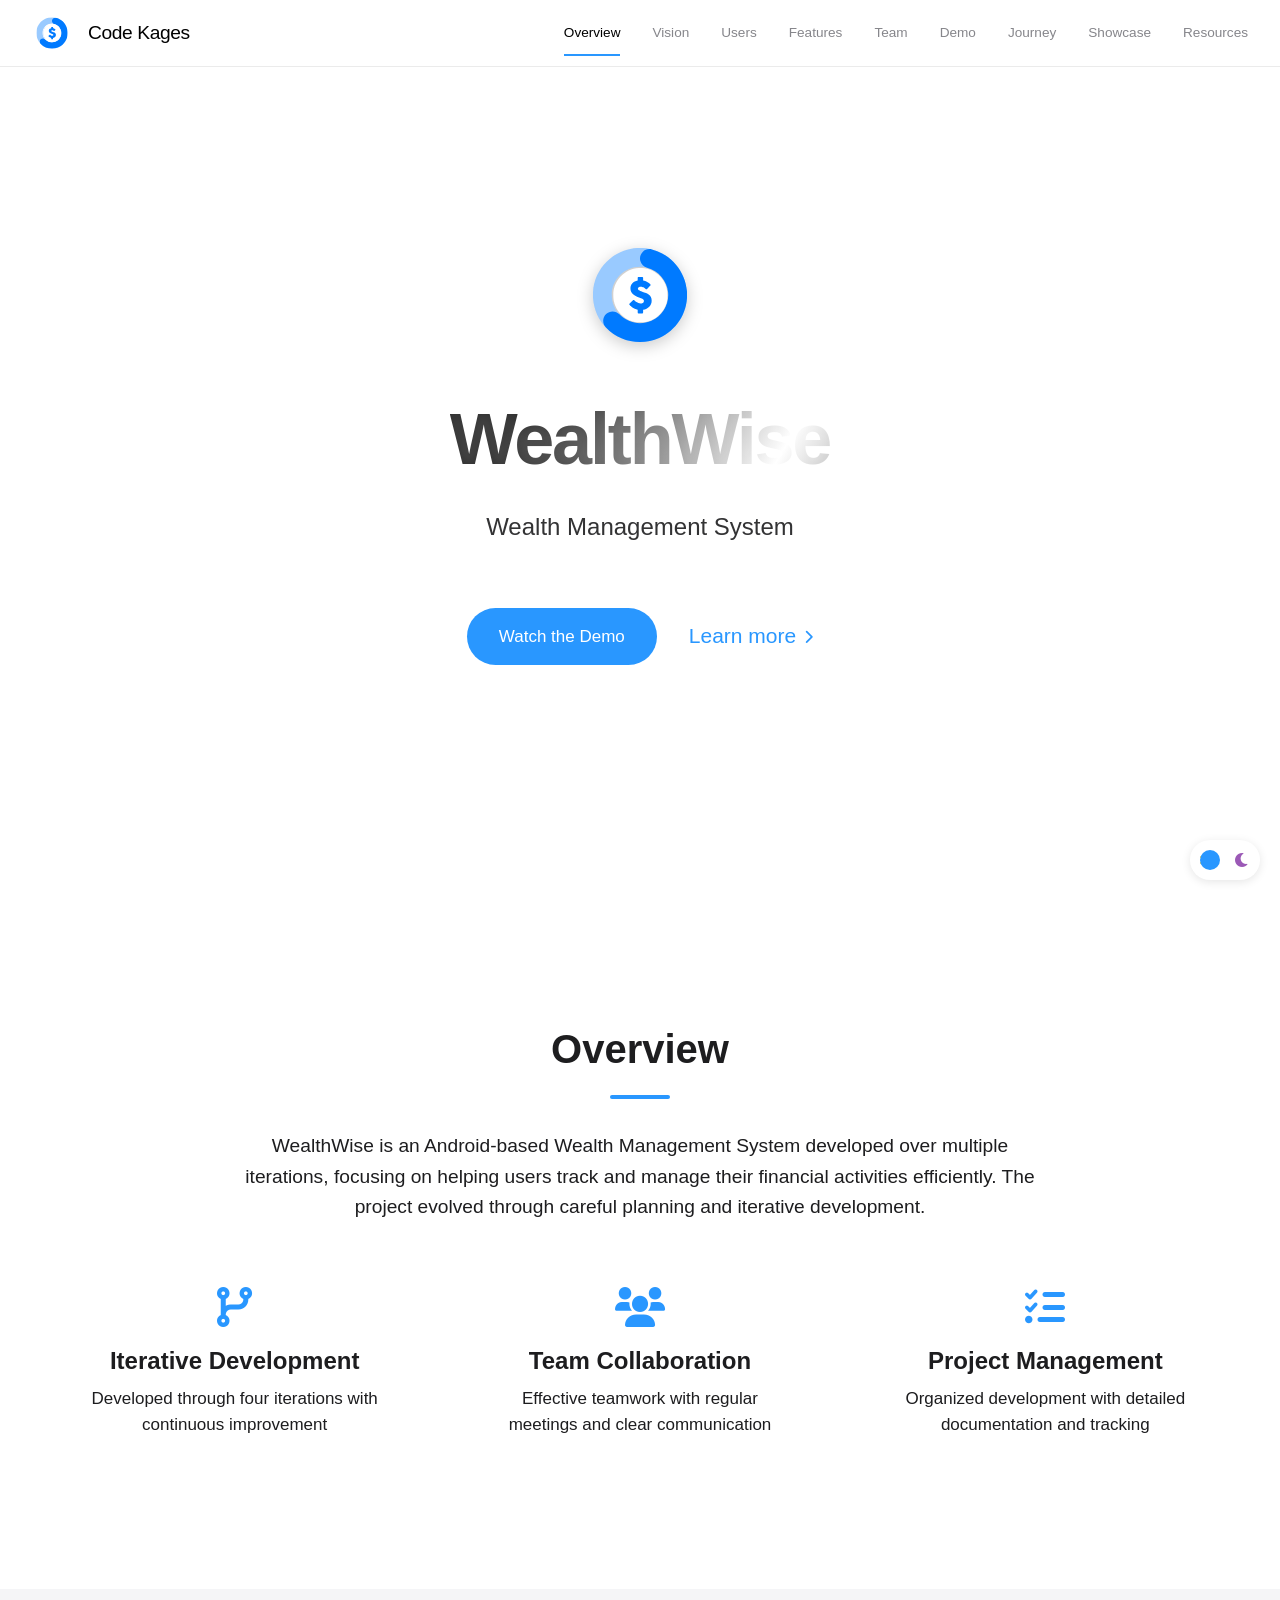
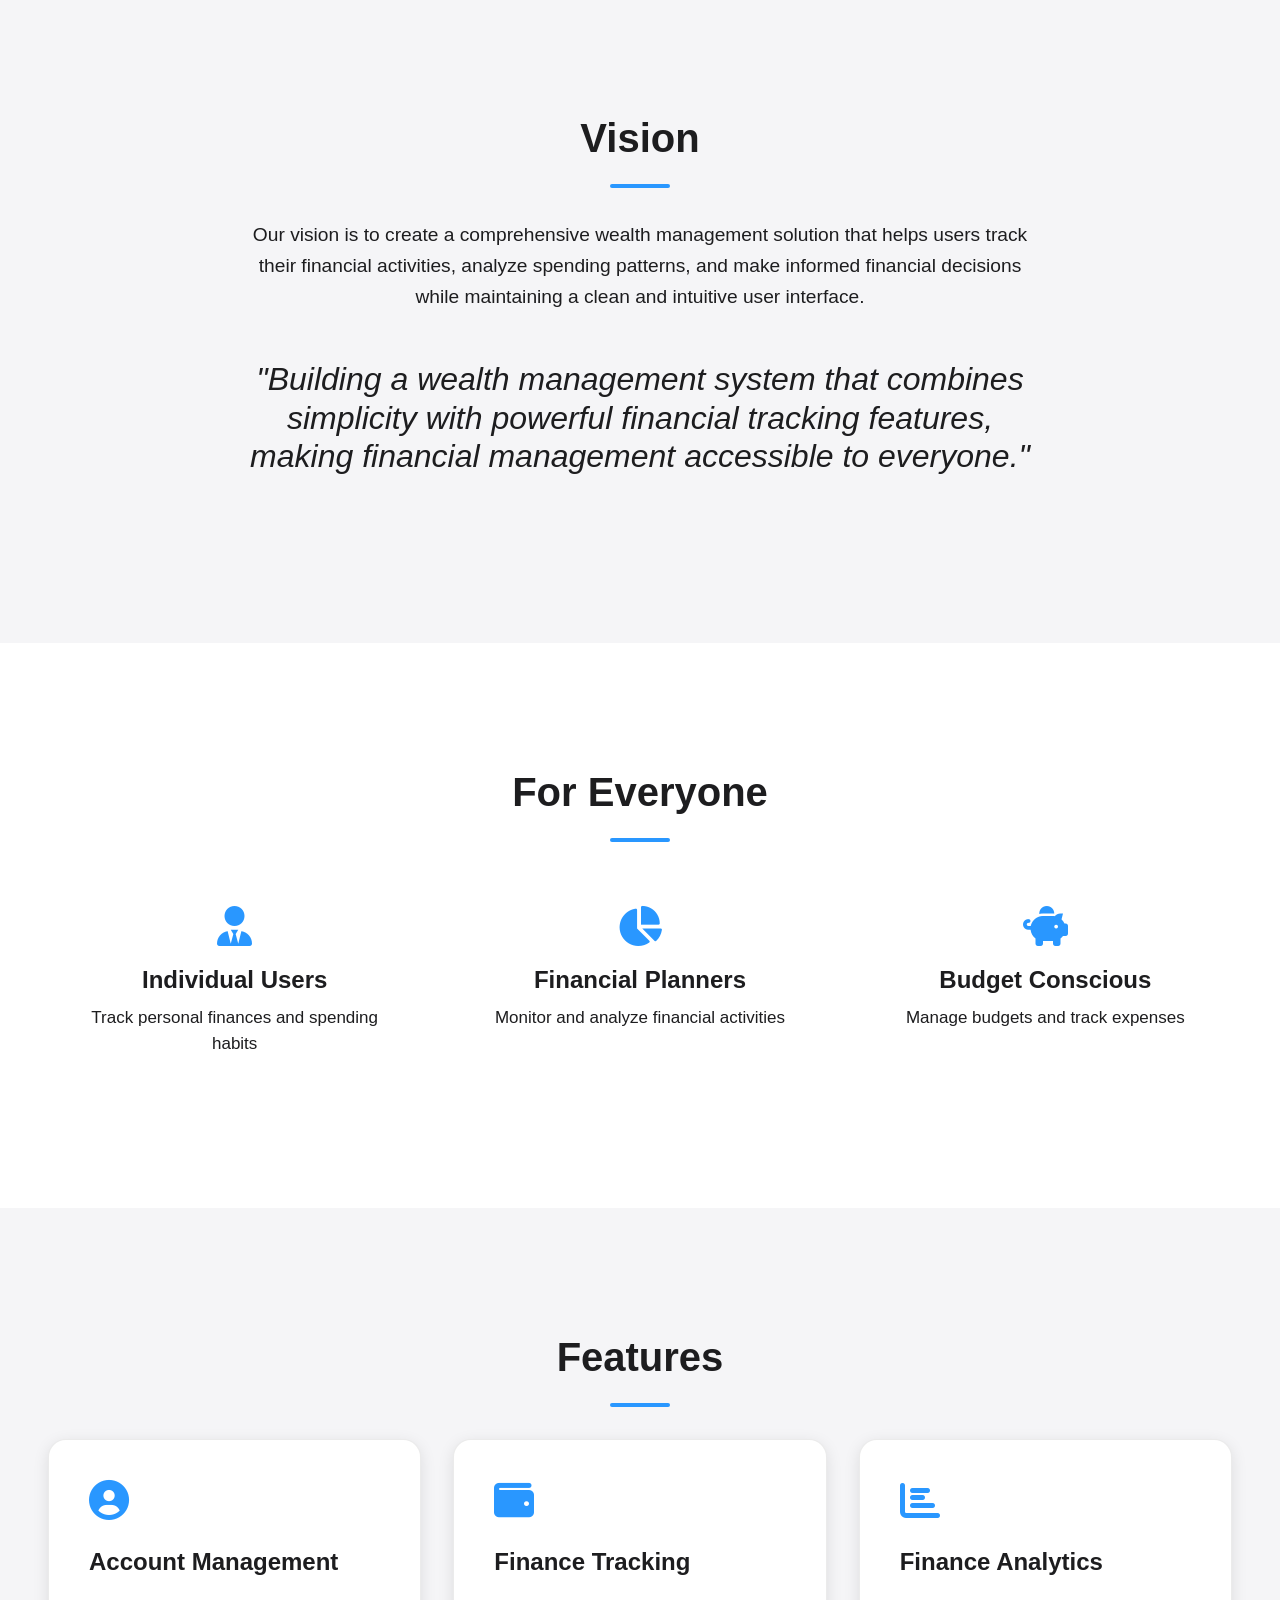
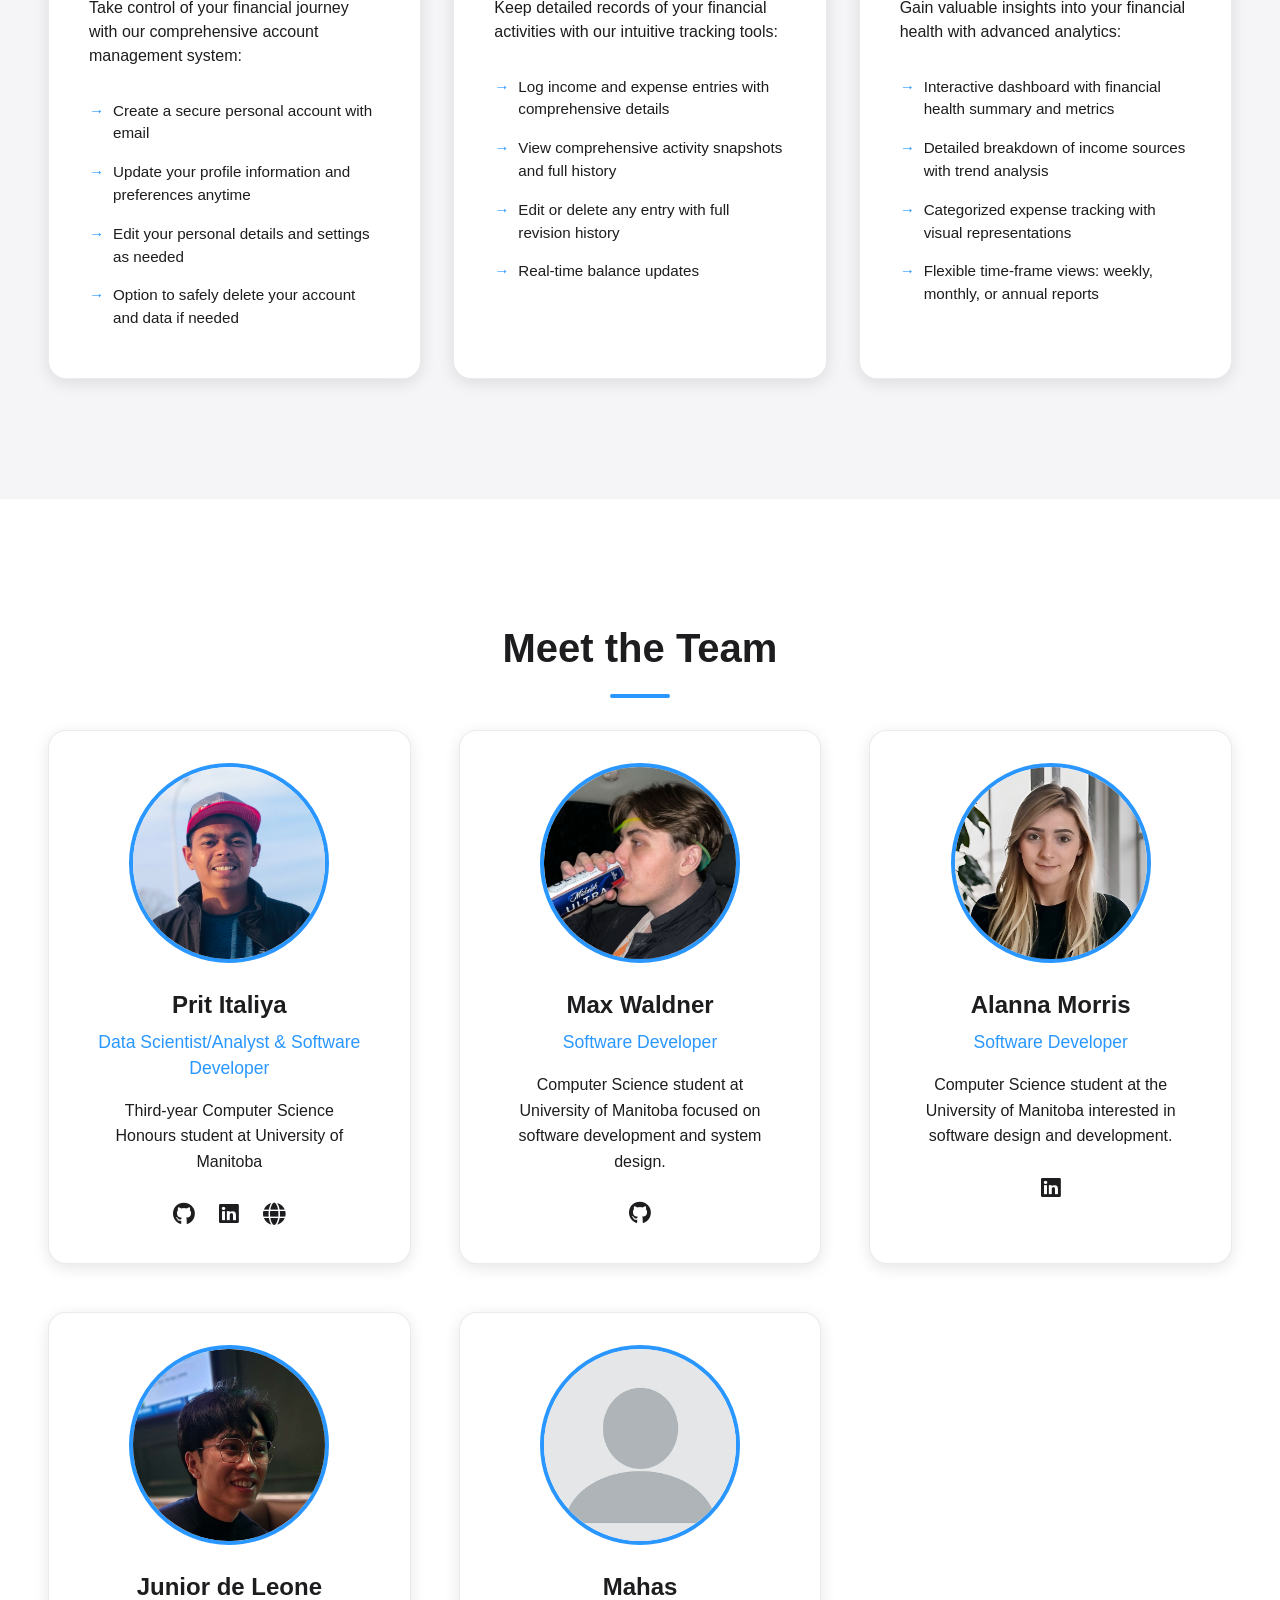
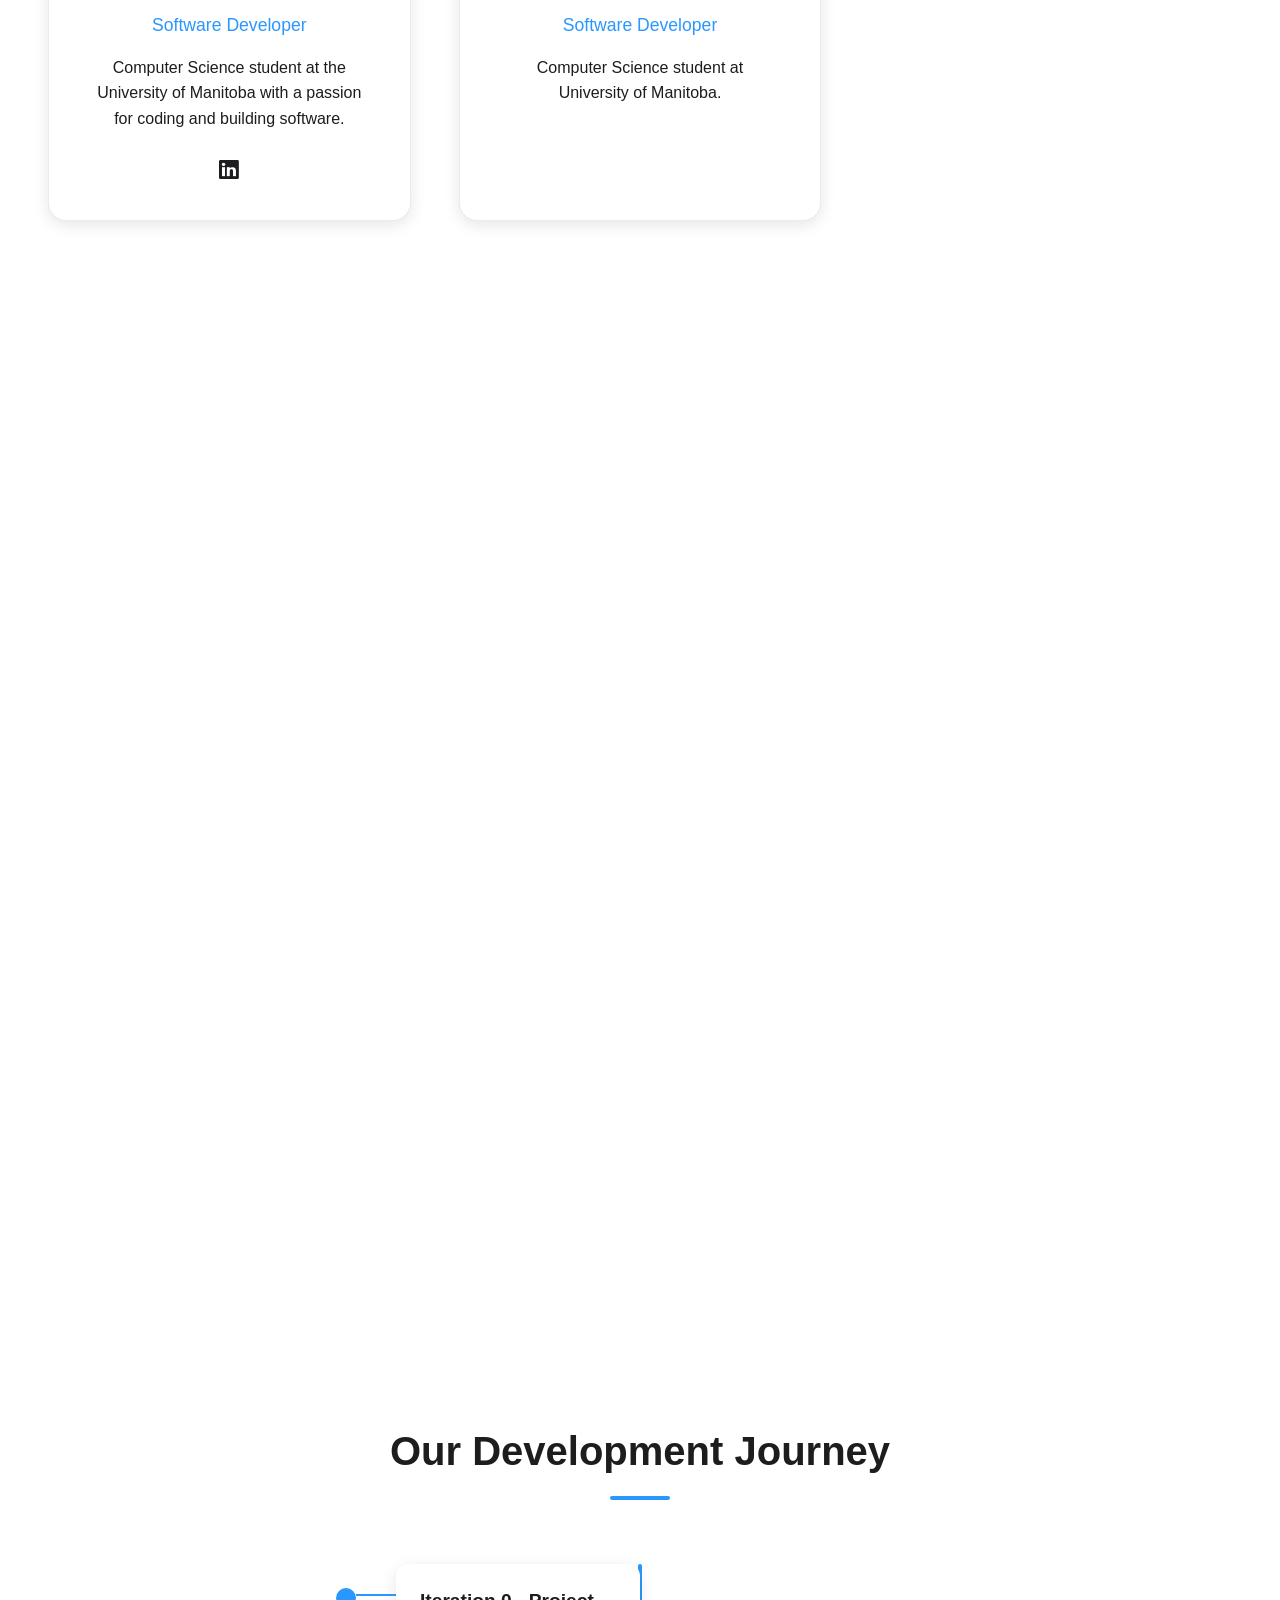
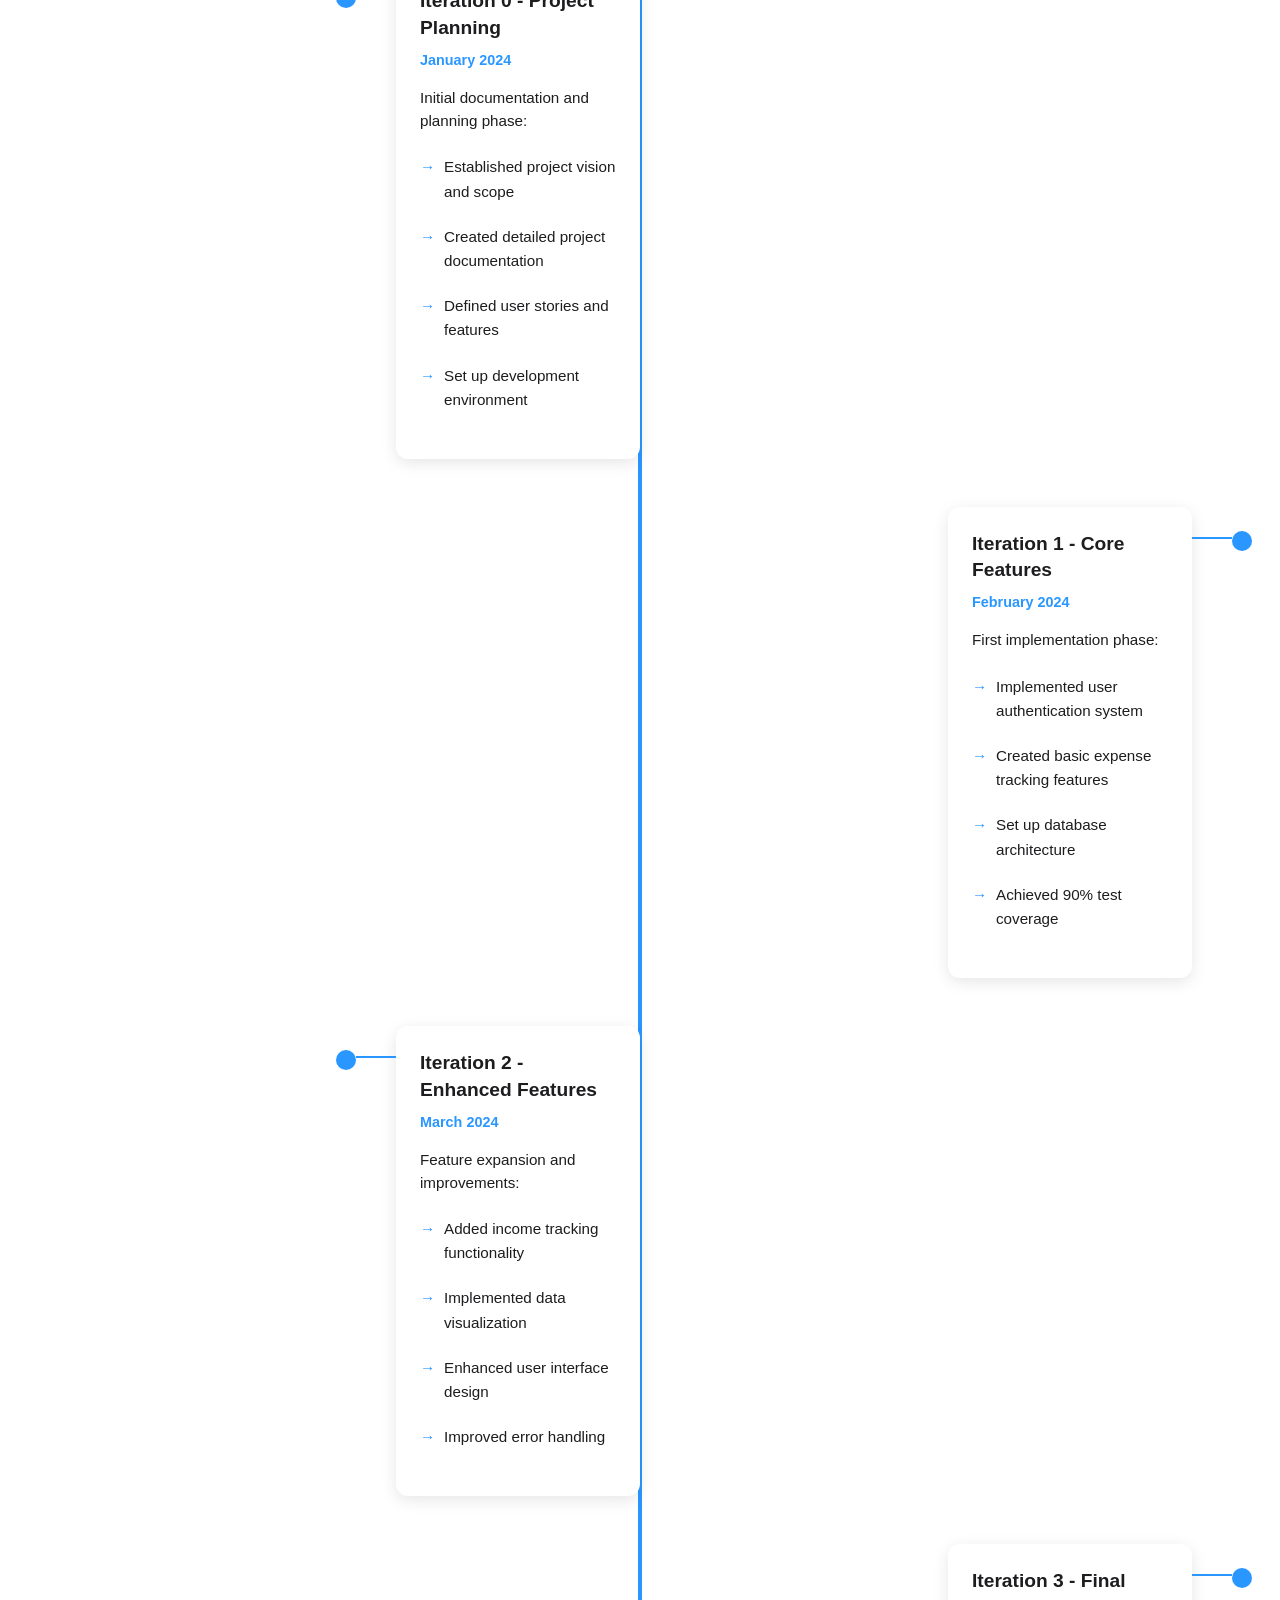
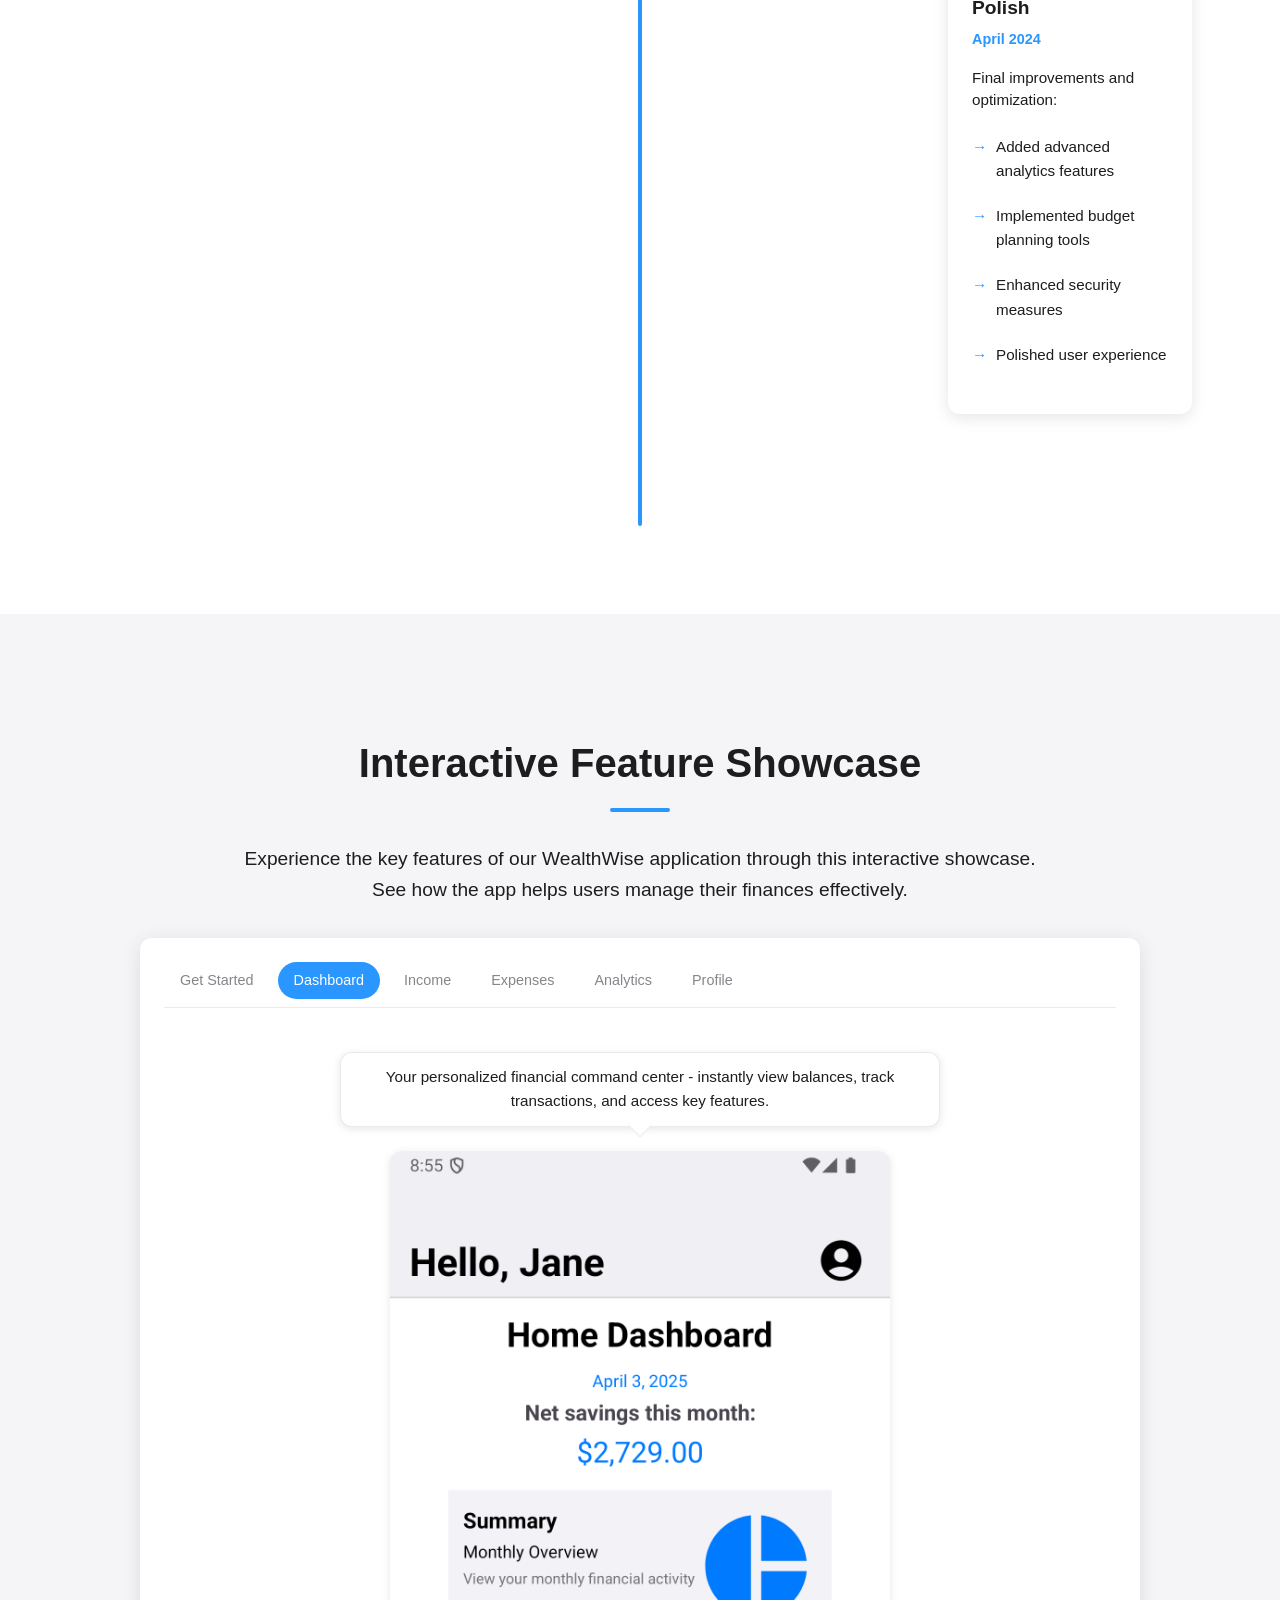
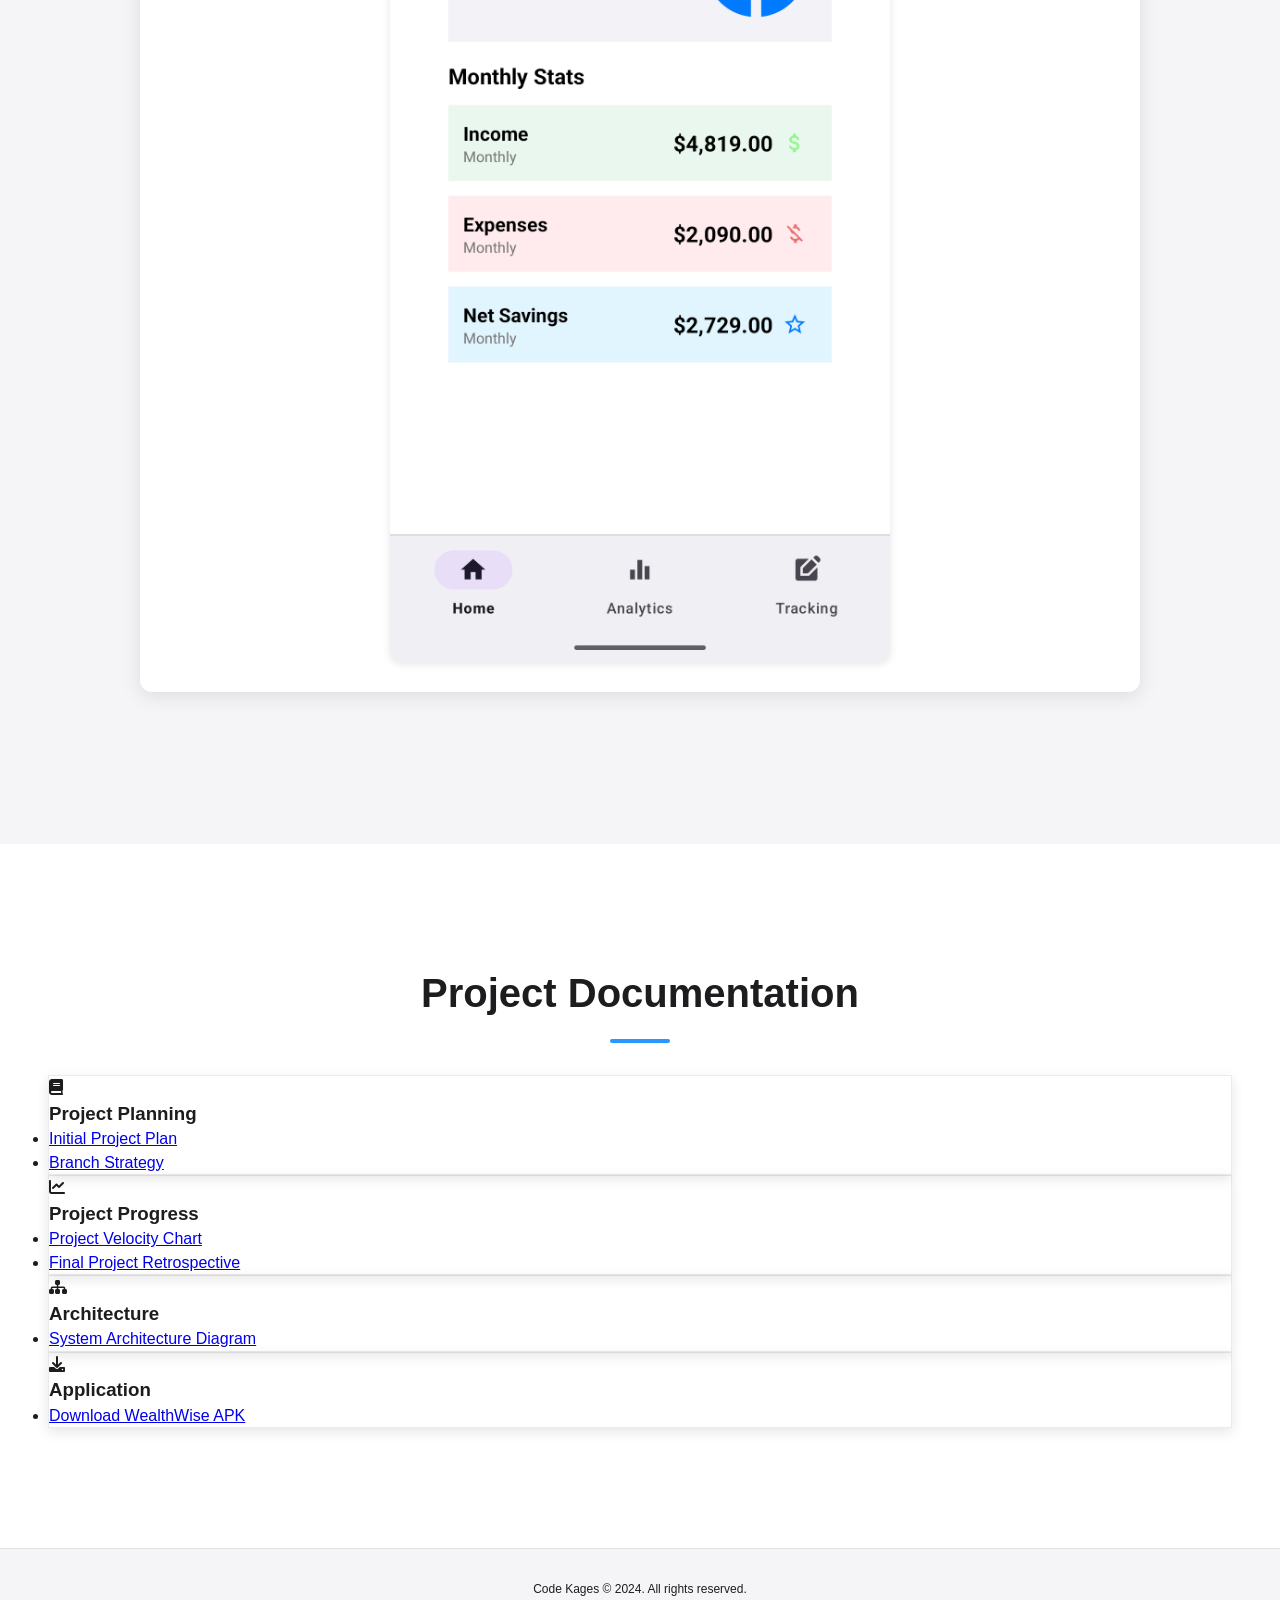
==== commit dfd2262a: "Merge pull request #5 from prititaliya/dev2 almost done" ====
--- a/index.html
+++ b/index.html
@@ -397,14 +397,6 @@
                             <li><a href="Documents/app-debug.apk" download>Download WealthWise APK</a></li>
                         </ul>
                     </div>
-                    <div class="resource-card">
-                        <i class="fas fa-lightbulb"></i>
-                        <h3>Project Insights</h3>
-                        <ul>
-                            <li><a href="markdown-viewer.html?file=Documents/Iteration3/it3-retrospective.md" target="_blank">Project Retrospective</a></li>
-                            <li><a href="image-viewer.html?file=Documents/Iteration3/velocity_chart.png" target="_blank">Development Progress</a></li>
-                        </ul>
-                    </div>
                 </div>
             </div>
         </section>
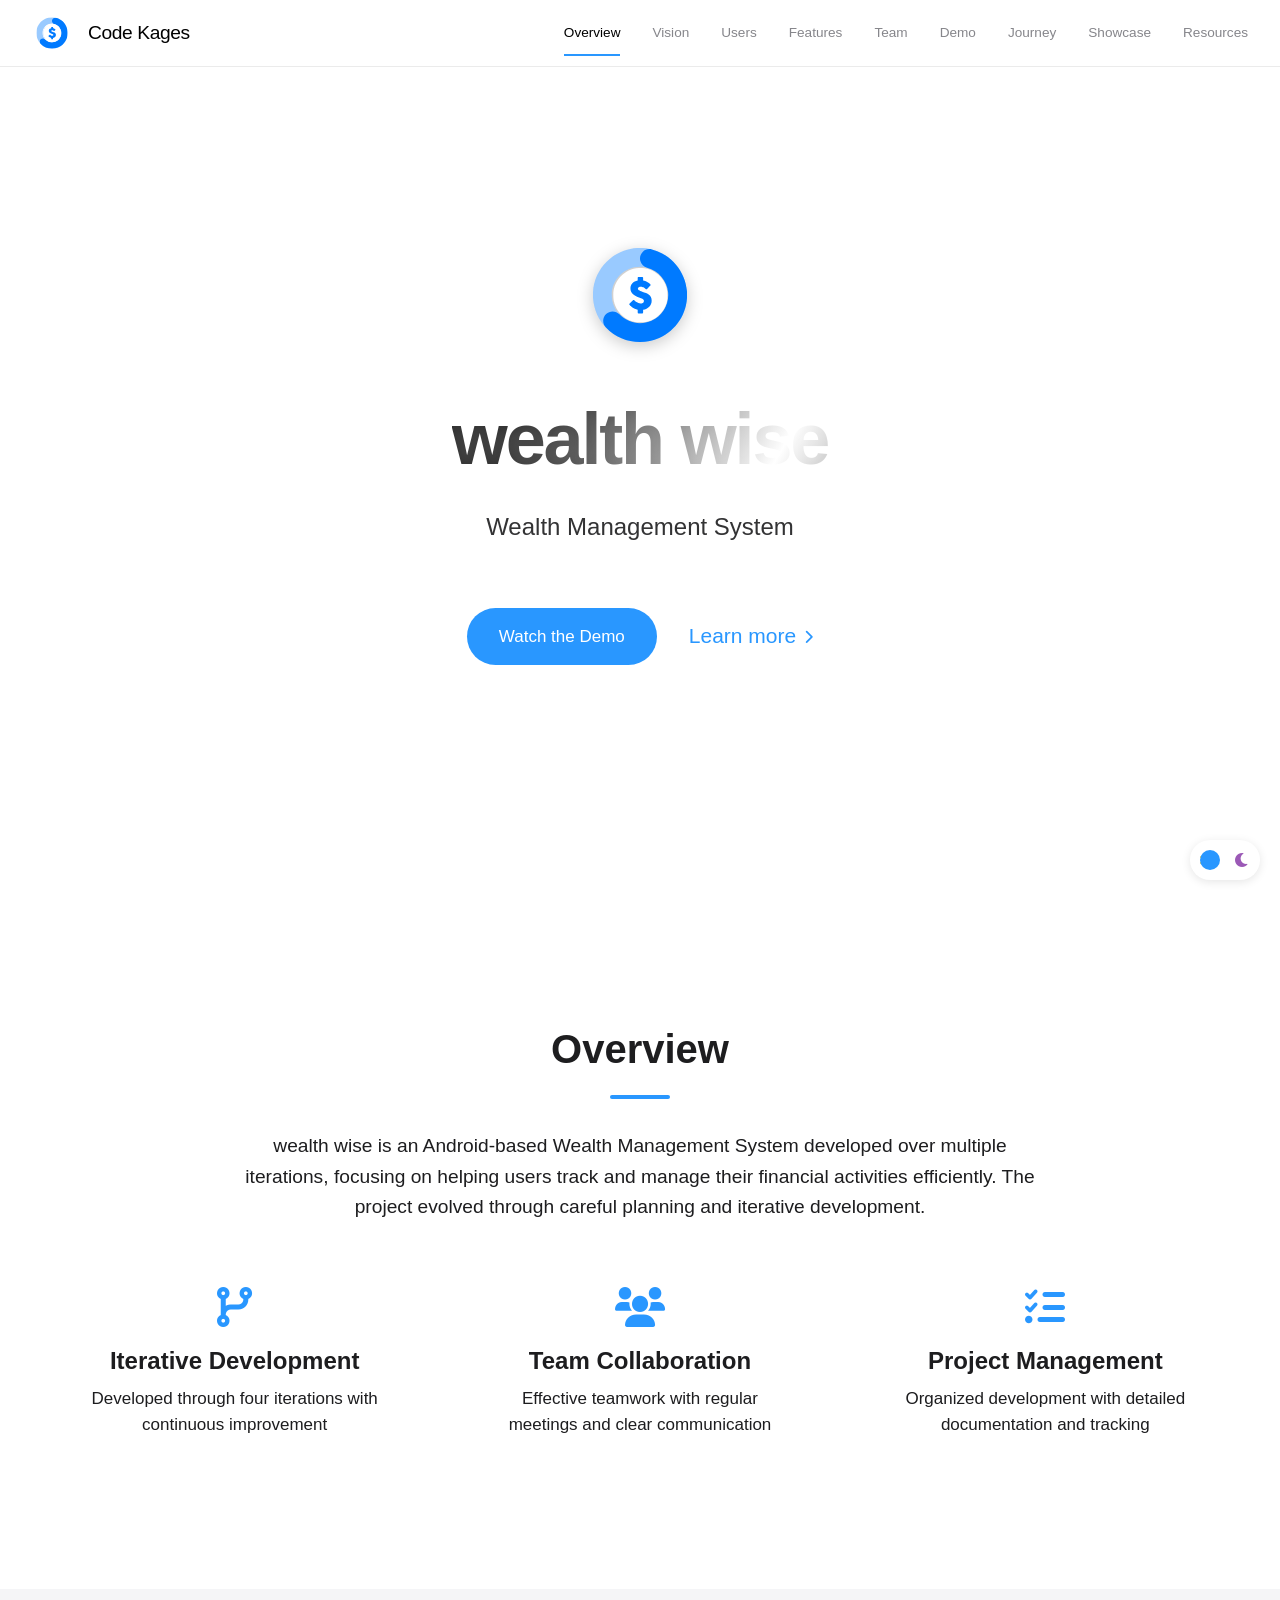
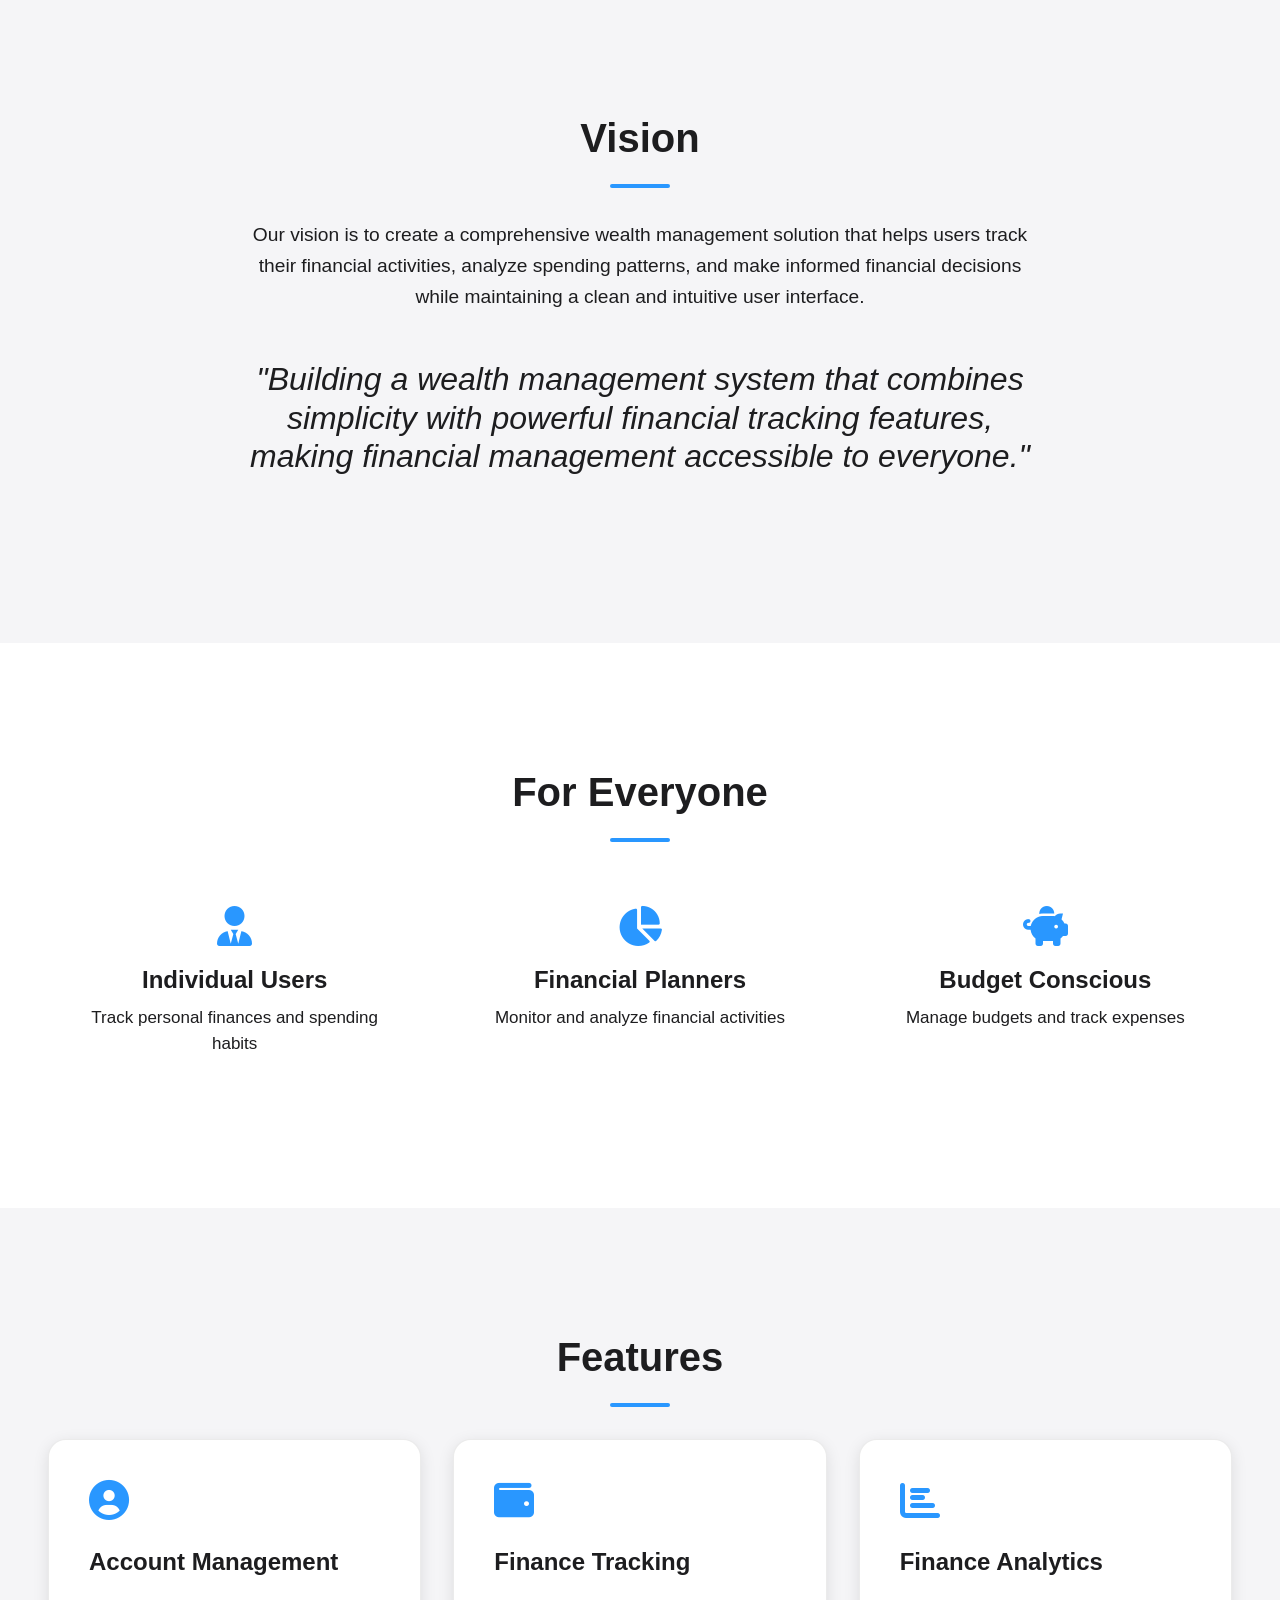
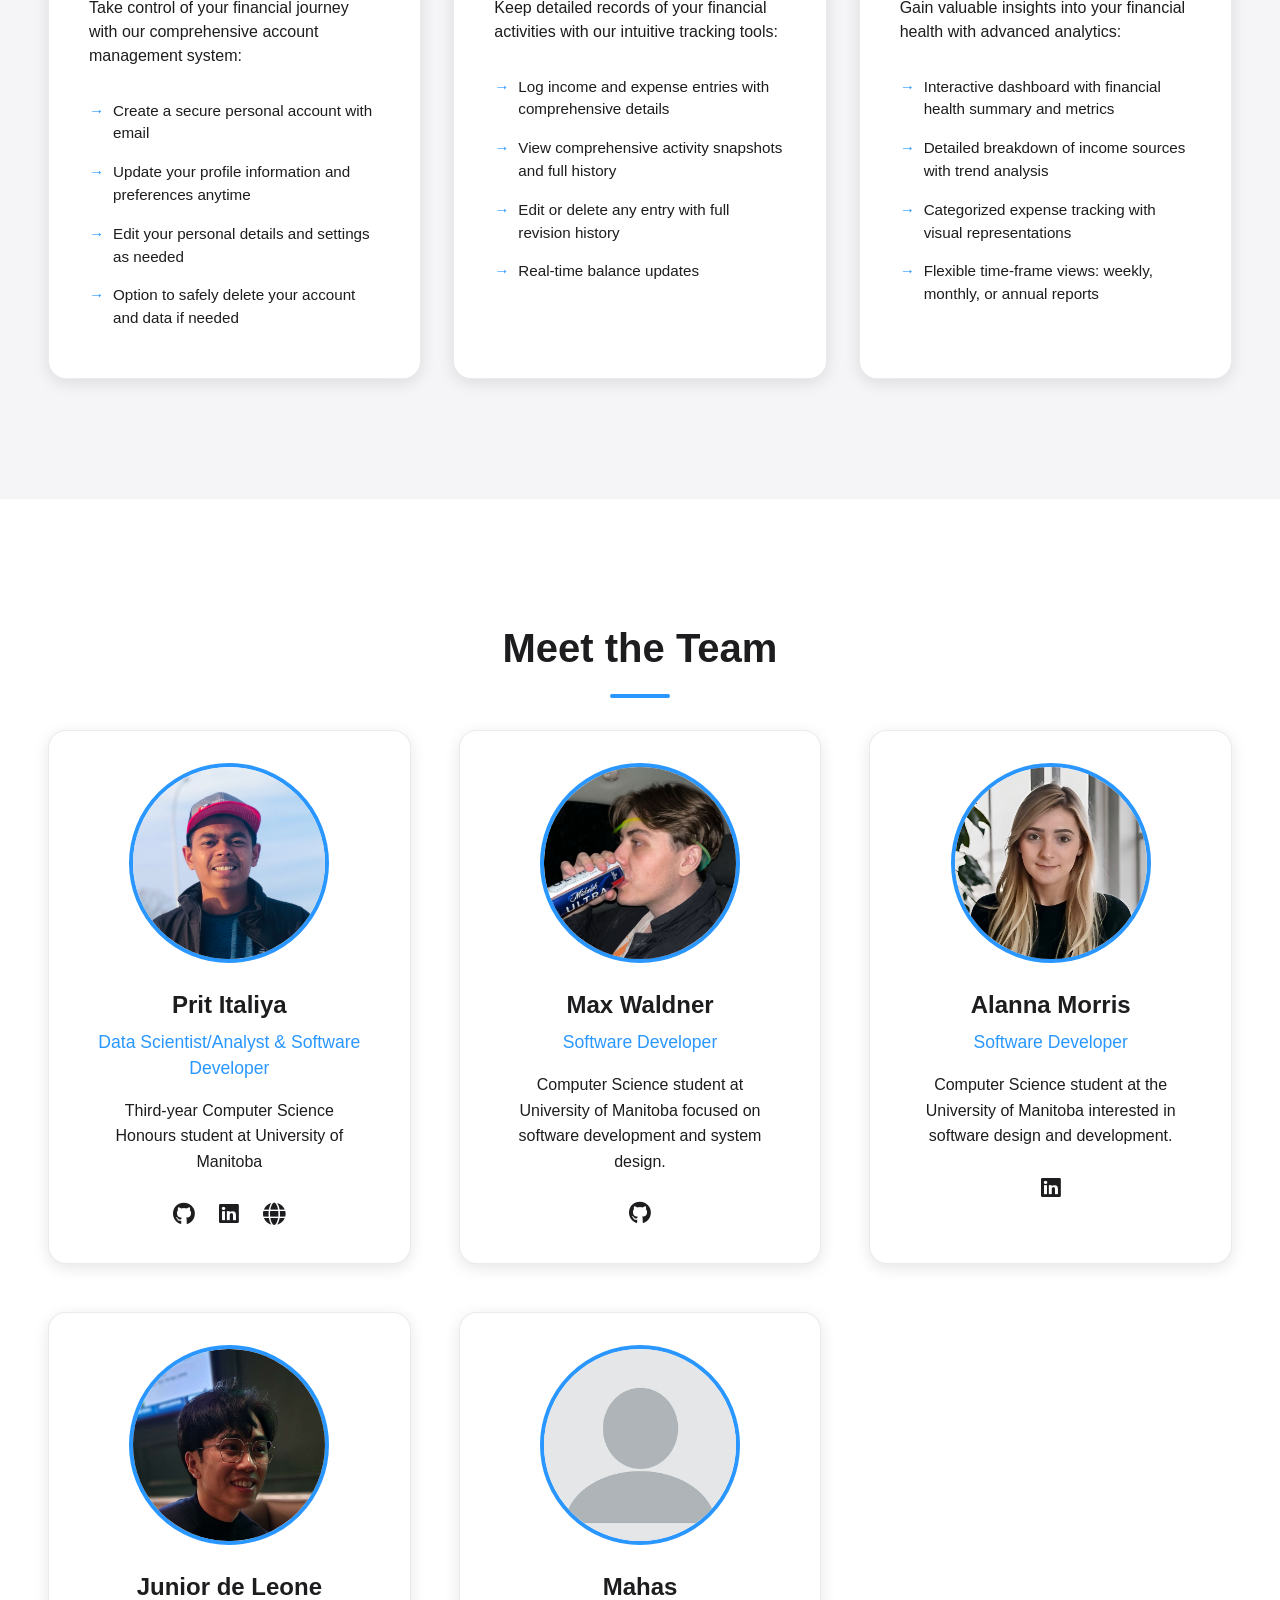
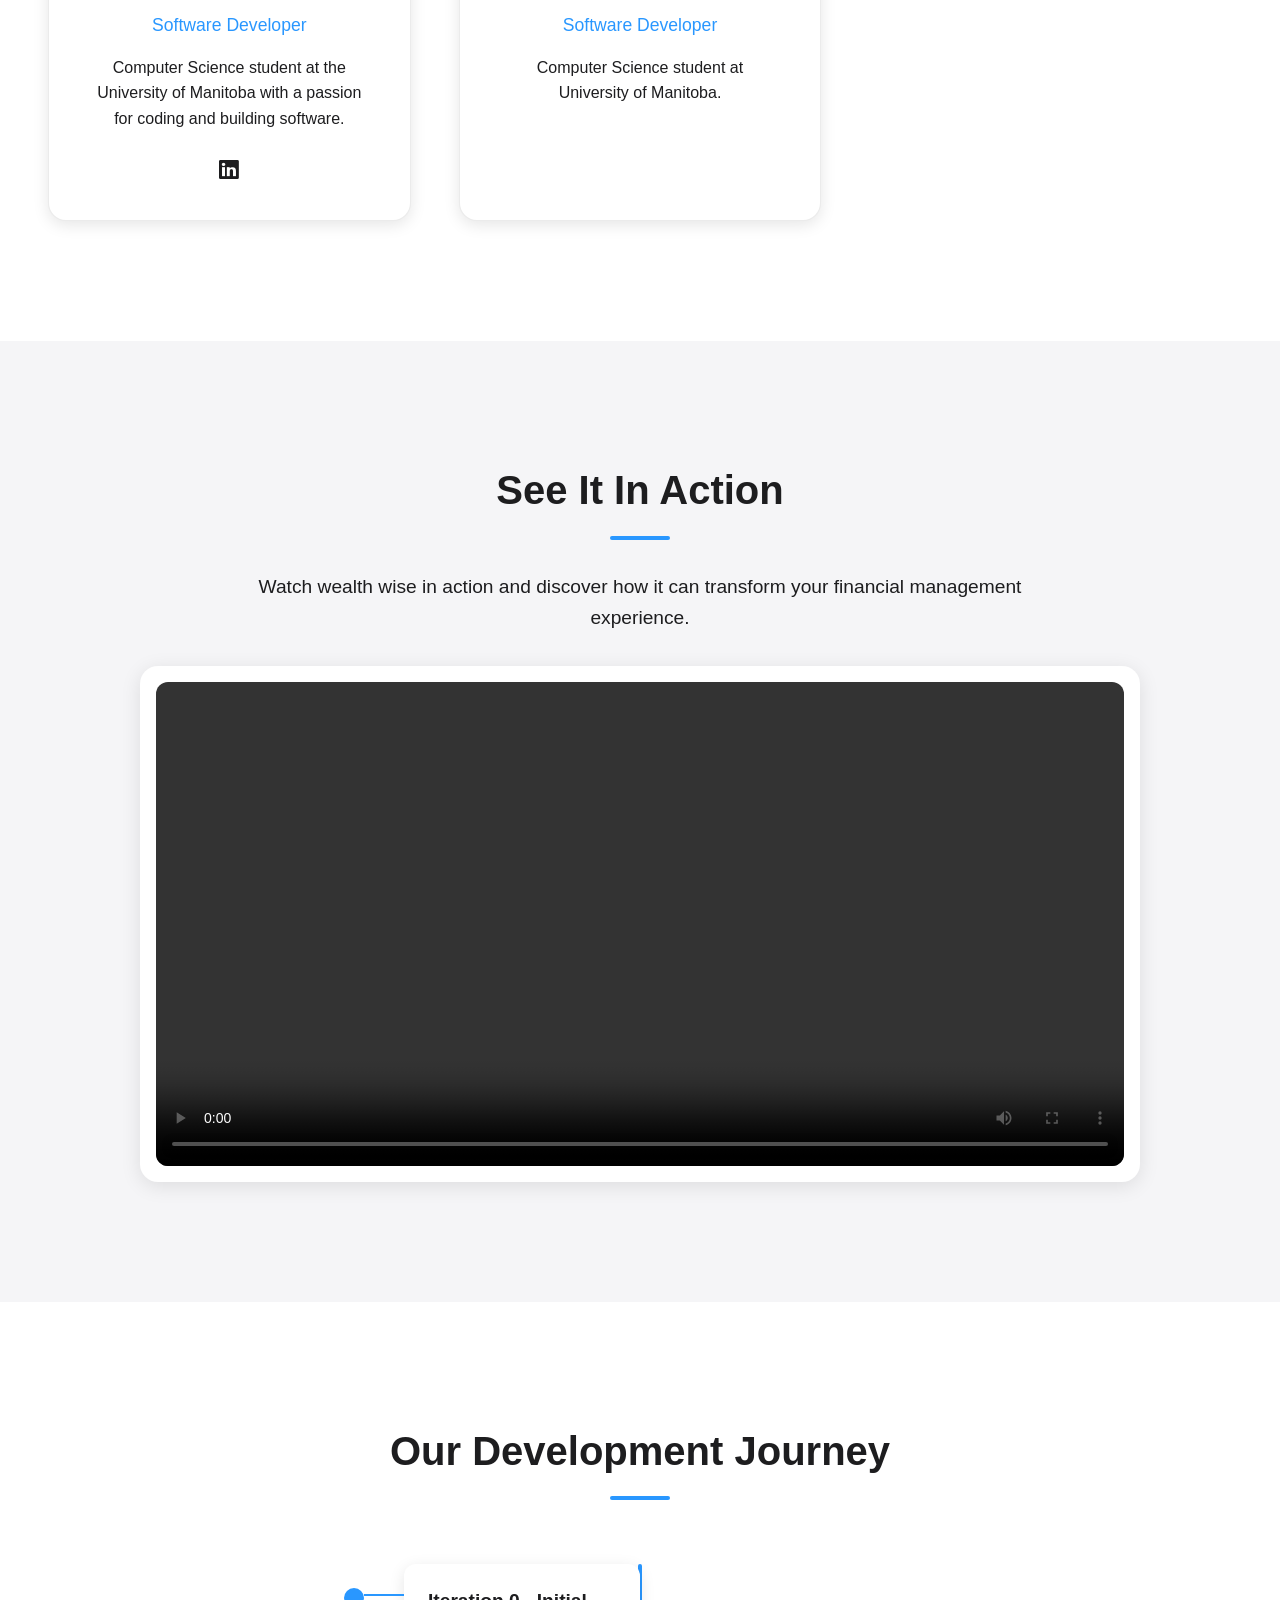
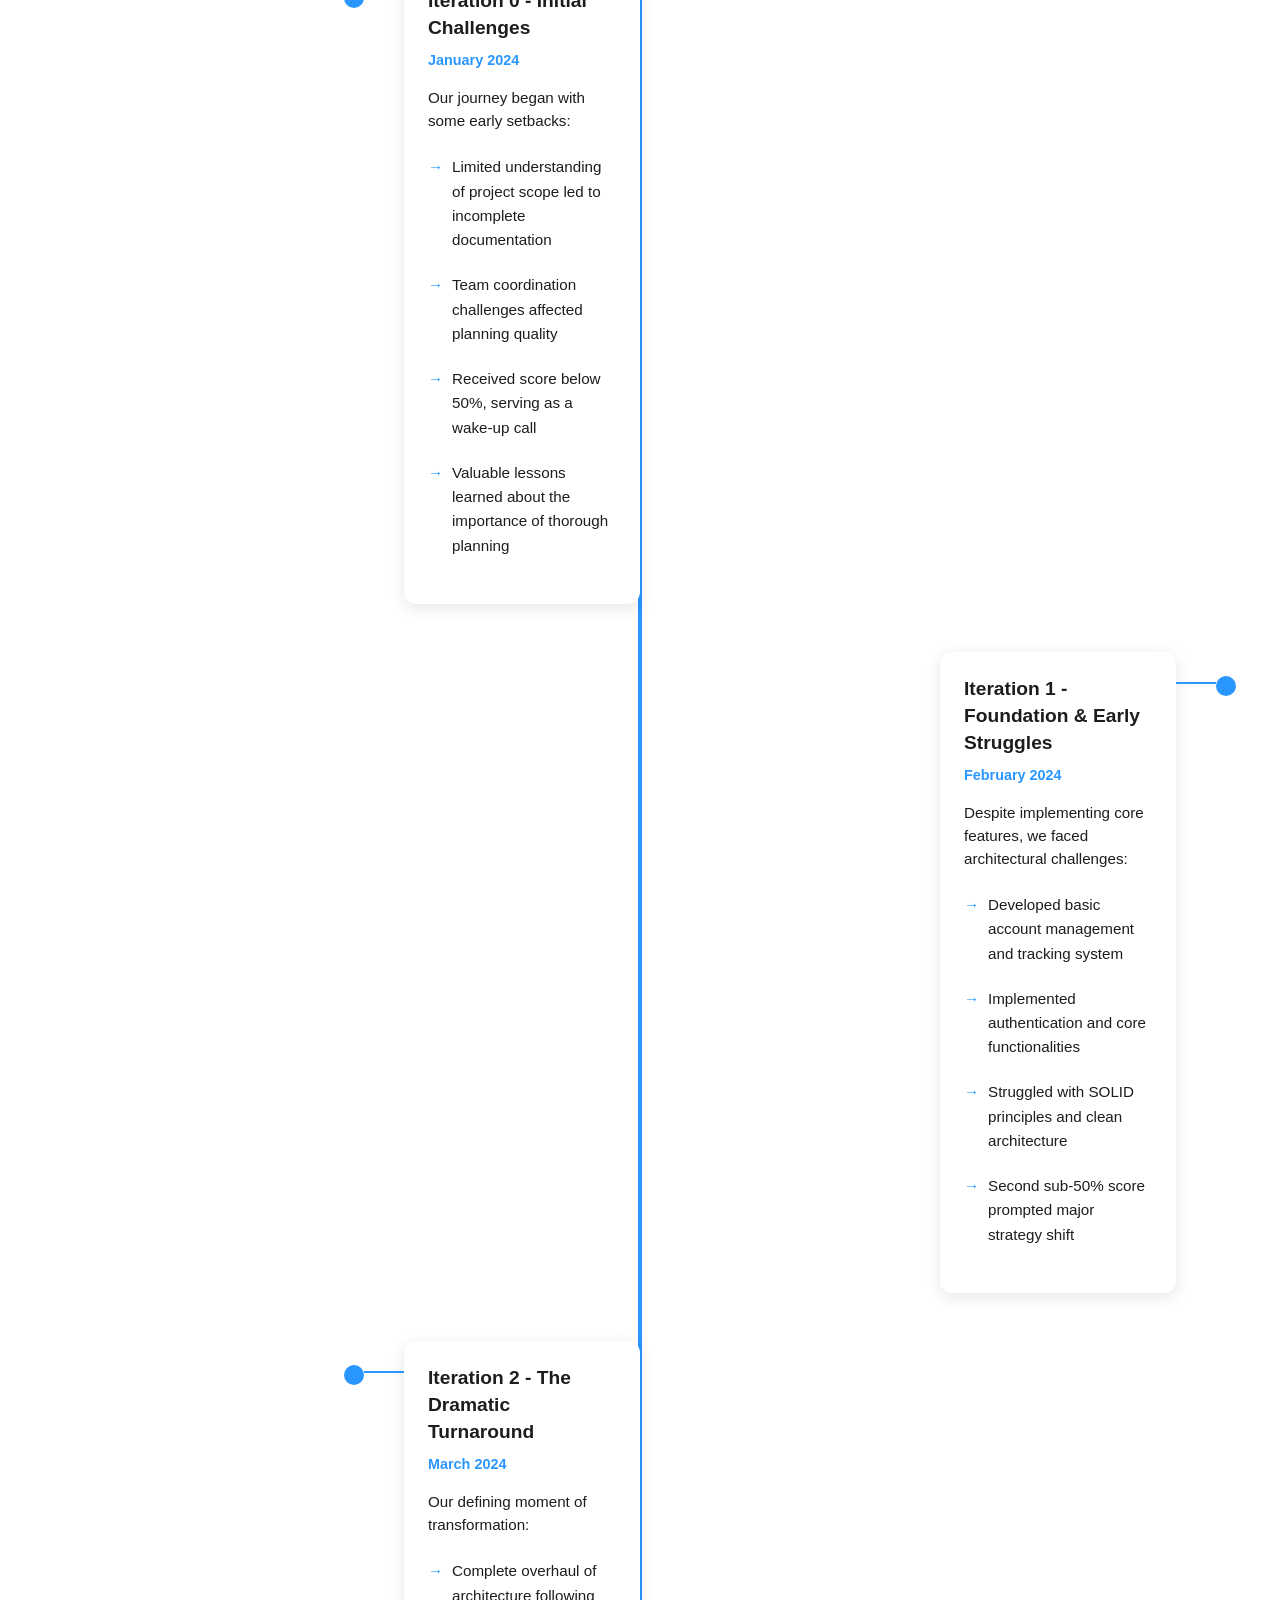
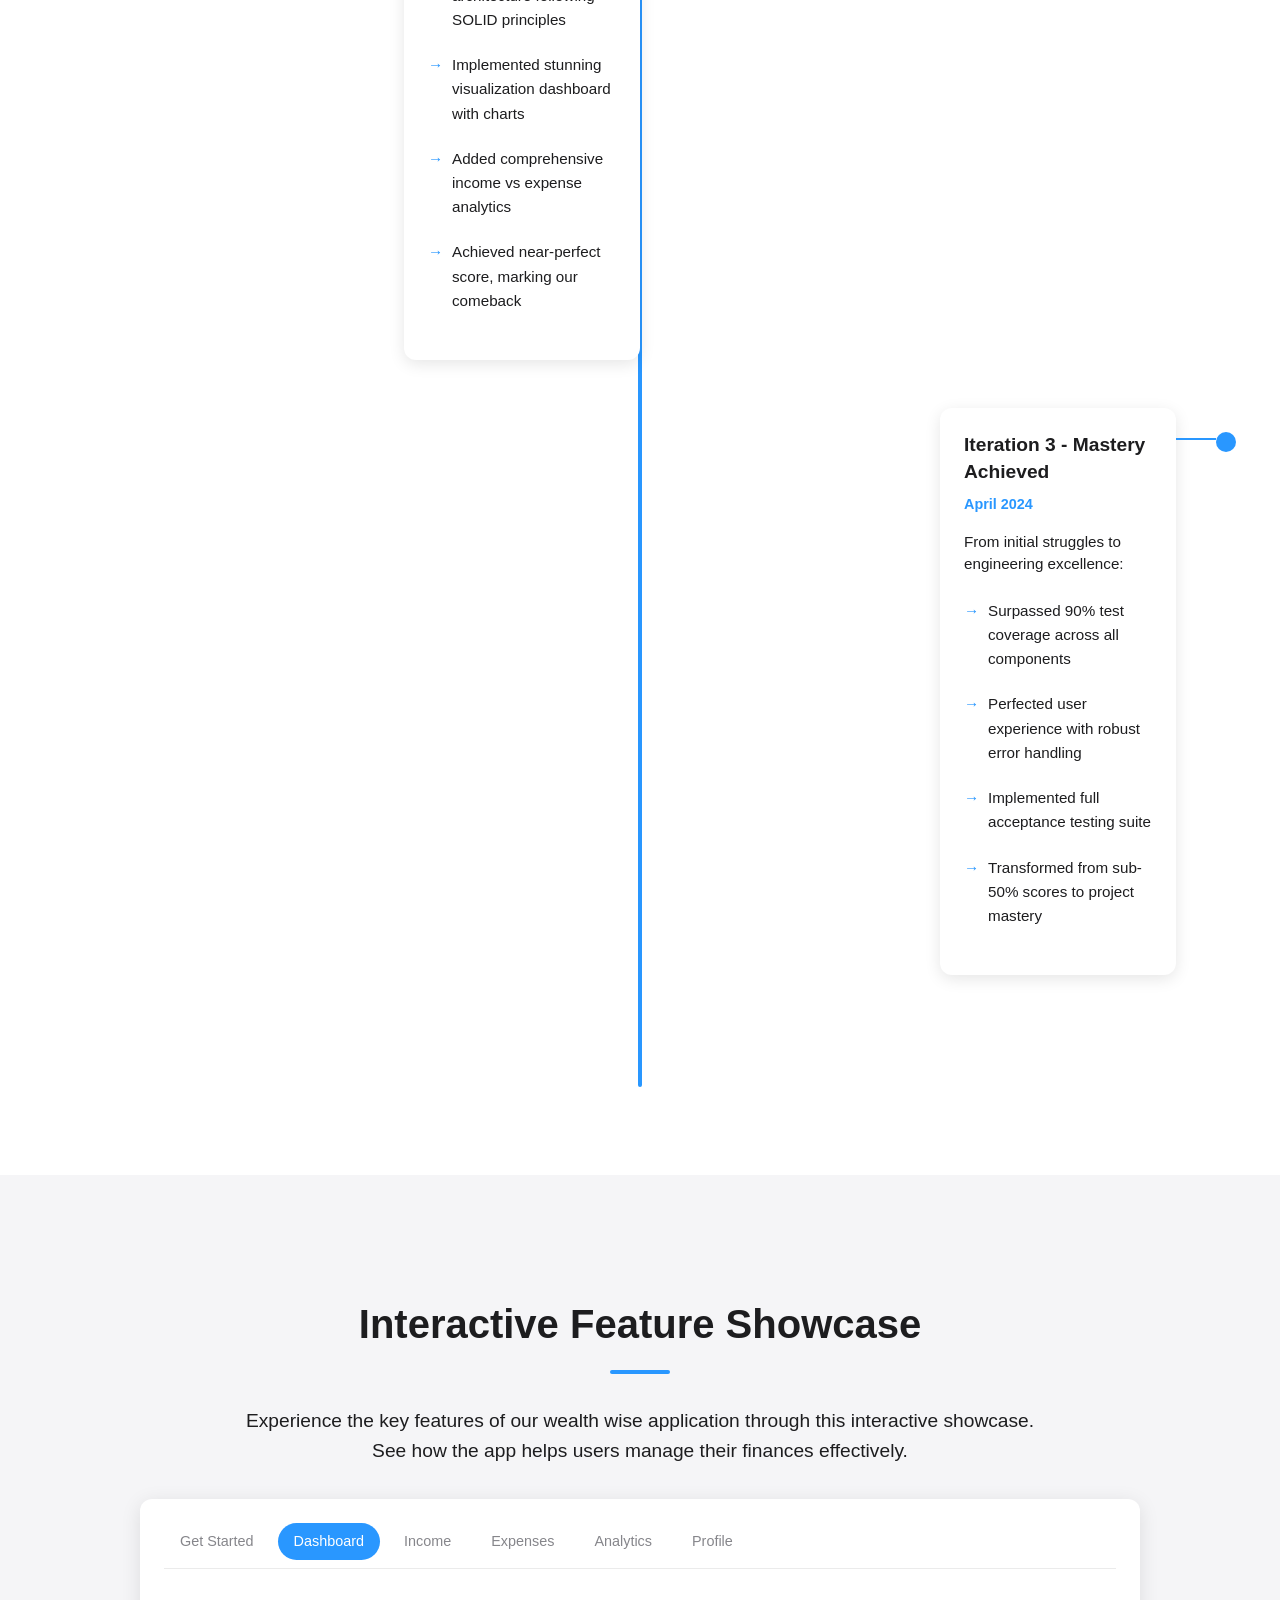
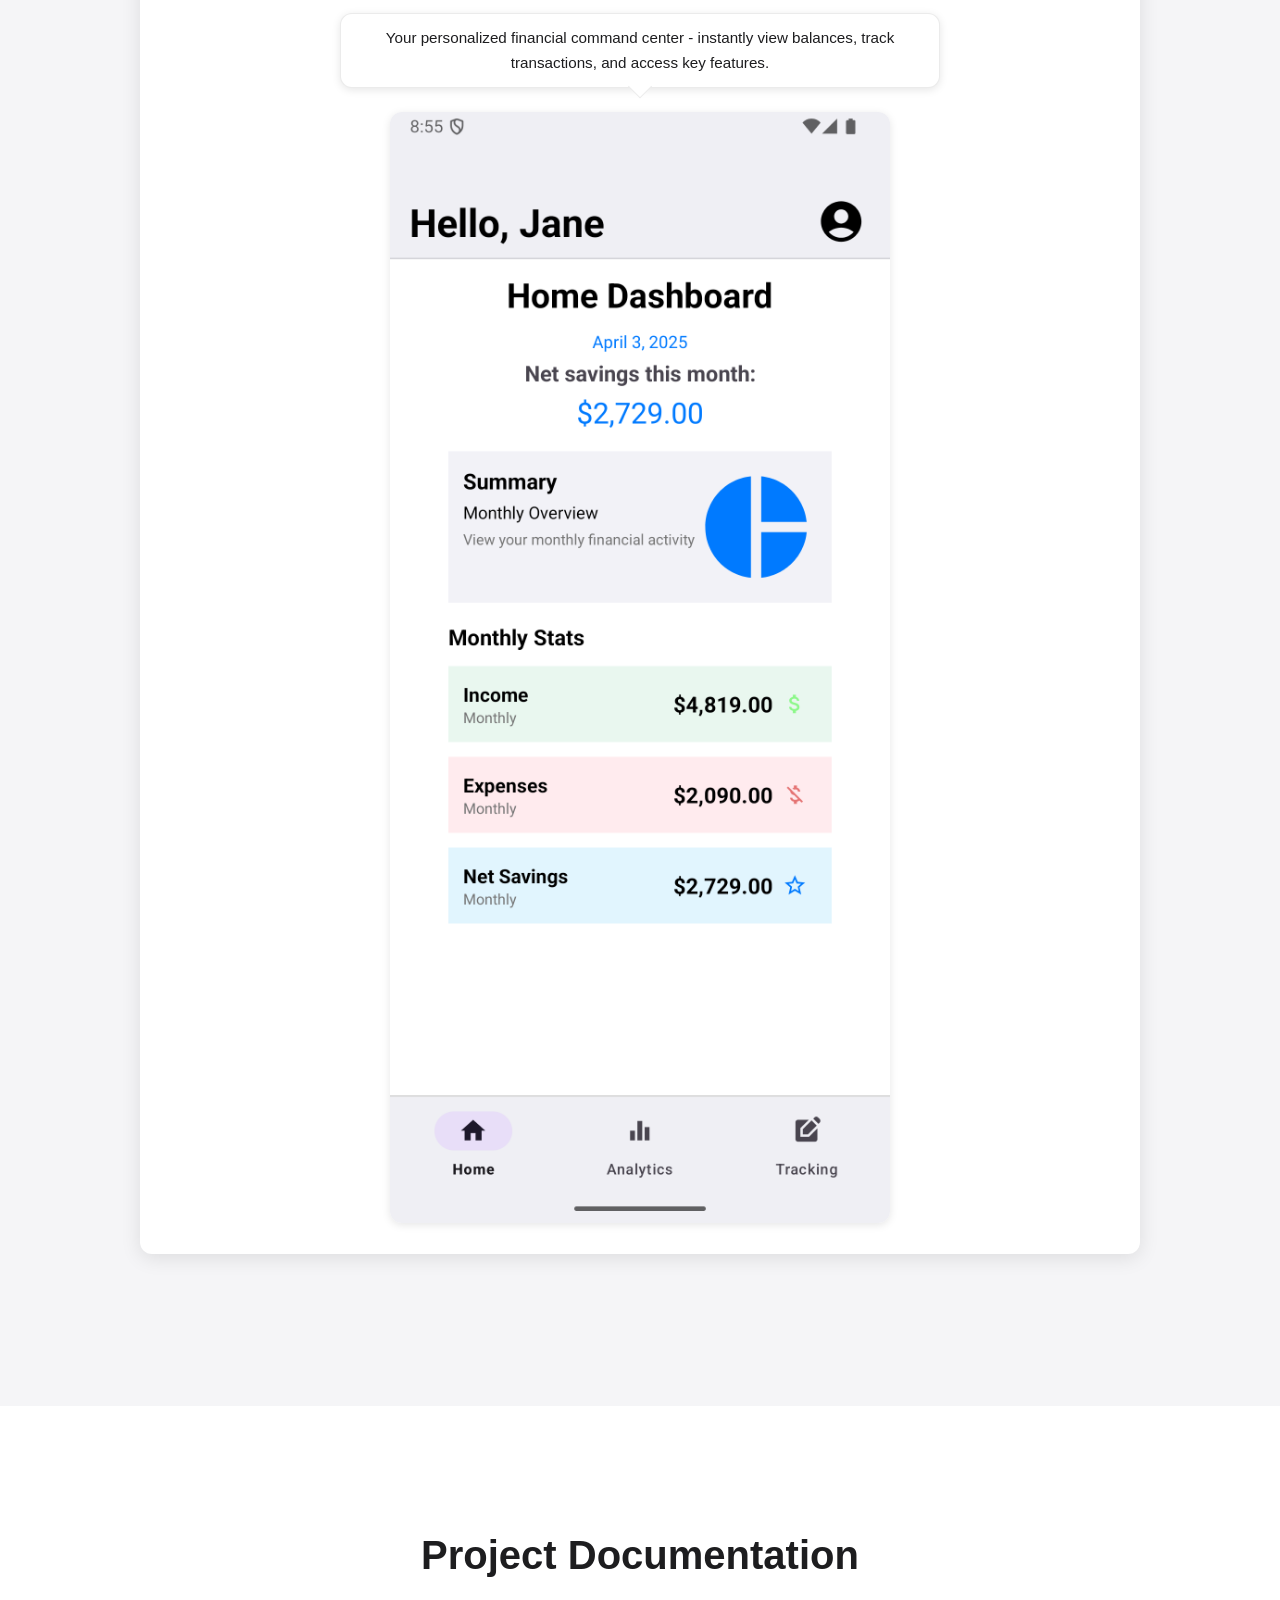
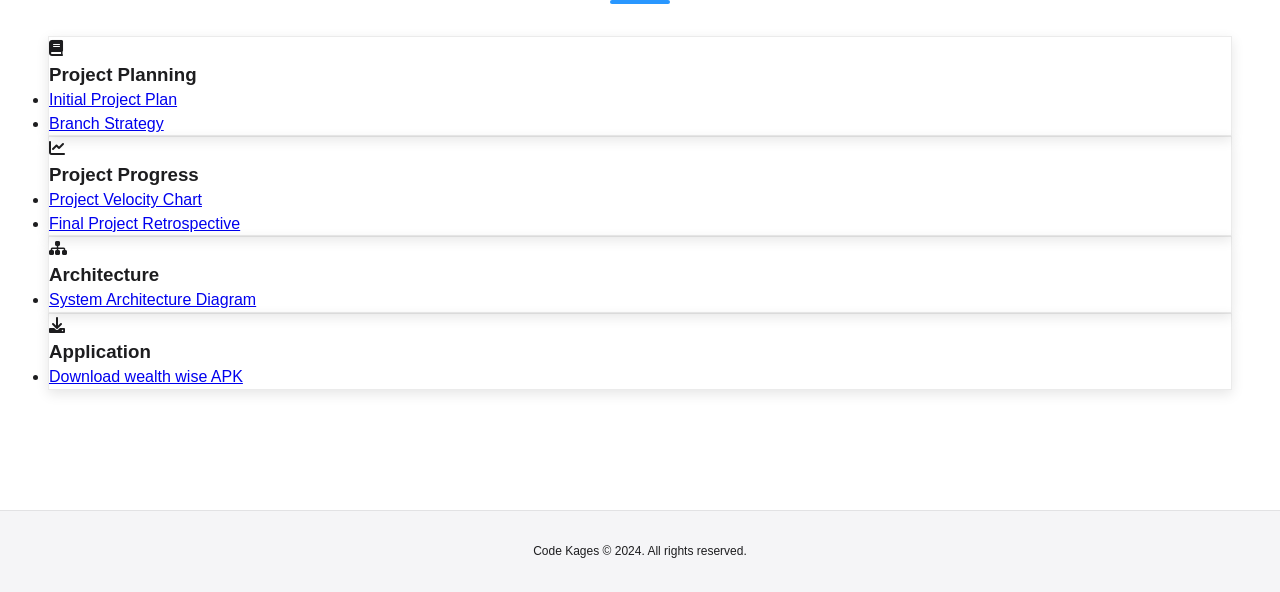
==== commit ef8474bc: "done" ====
--- a/index.html
+++ b/index.html
@@ -29,7 +29,7 @@
 
     <header class="hero">
         <img src="images/logo.svg" alt="Code Kages Logo" class="hero-logo">
-        <h1>WealthWise</h1>
+        <h1>wealth wise</h1>
         <p>Wealth Management System</p>
         <div class="hero-cta">
             <a href="#demo" class="cta-button">Watch the Demo</a>
@@ -41,7 +41,7 @@
         <section id="overview" class="section">
             <h2>Overview</h2>
             <div class="content">
-                <p class="section-intro">WealthWise is an Android-based Wealth Management System developed over multiple iterations, focusing on helping users track and manage their financial activities efficiently. The project evolved through careful planning and iterative development.</p>
+                <p class="section-intro">wealth wise is an Android-based Wealth Management System developed over multiple iterations, focusing on helping users track and manage their financial activities efficiently. The project evolved through careful planning and iterative development.</p>
                 <div class="overview-grid">
                     <div class="overview-item">
                         <i class="fas fa-code-branch"></i>
@@ -216,9 +216,9 @@
 
         <section id="demo" class="section">
             <h2>See It In Action</h2>
-            <p class="section-intro">Watch WealthWise in action and discover how it can transform your financial management experience.</p>
+            <p class="section-intro">Watch wealth wise in action and discover how it can transform your financial management experience.</p>
             <div class="demo-container">
-                <video id="demo-video" controls playsinline>
+                <video id="demo-video" controls playsinline autoplay>
                     <source src="Documents/wealth_wise_beat_2.mp4" type="video/mp4">
                     Your browser does not support the video tag.
                 </video>
@@ -230,15 +230,15 @@
             <div class="timeline">
                 <div class="timeline-item">
                     <div class="timeline-content">
-                        <h3>Iteration 0 - Project Planning</h3>
+                        <h3>Iteration 0 - Initial Challenges</h3>
                         <p class="timeline-date">January 2024</p>
                         <div class="timeline-description">
-                            <p>Initial documentation and planning phase:</p>
+                            <p>Our journey began with some early setbacks:</p>
                             <ul class="feedback-list">
-                                <li>Established project vision and scope</li>
-                                <li>Created detailed project documentation</li>
-                                <li>Defined user stories and features</li>
-                                <li>Set up development environment</li>
+                                <li>Limited understanding of project scope led to incomplete documentation</li>
+                                <li>Team coordination challenges affected planning quality</li>
+                                <li>Received score below 50%, serving as a wake-up call</li>
+                                <li>Valuable lessons learned about the importance of thorough planning</li>
                             </ul>
                         </div>
                     </div>
@@ -246,15 +246,15 @@
 
                 <div class="timeline-item">
                     <div class="timeline-content">
-                        <h3>Iteration 1 - Core Features</h3>
+                        <h3>Iteration 1 - Foundation & Early Struggles</h3>
                         <p class="timeline-date">February 2024</p>
                         <div class="timeline-description">
-                            <p>First implementation phase:</p>
+                            <p>Despite implementing core features, we faced architectural challenges:</p>
                             <ul class="feedback-list">
-                                <li>Implemented user authentication system</li>
-                                <li>Created basic expense tracking features</li>
-                                <li>Set up database architecture</li>
-                                <li>Achieved 90% test coverage</li>
+                                <li>Developed basic account management and tracking system</li>
+                                <li>Implemented authentication and core functionalities</li>
+                                <li>Struggled with SOLID principles and clean architecture</li>
+                                <li>Second sub-50% score prompted major strategy shift</li>
                             </ul>
                         </div>
                     </div>
@@ -262,15 +262,15 @@
 
                 <div class="timeline-item">
                     <div class="timeline-content">
-                        <h3>Iteration 2 - Enhanced Features</h3>
+                        <h3>Iteration 2 - The Dramatic Turnaround</h3>
                         <p class="timeline-date">March 2024</p>
                         <div class="timeline-description">
-                            <p>Feature expansion and improvements:</p>
+                            <p>Our defining moment of transformation:</p>
                             <ul class="feedback-list">
-                                <li>Added income tracking functionality</li>
-                                <li>Implemented data visualization</li>
-                                <li>Enhanced user interface design</li>
-                                <li>Improved error handling</li>
+                                <li>Complete overhaul of architecture following SOLID principles</li>
+                                <li>Implemented stunning visualization dashboard with charts</li>
+                                <li>Added comprehensive income vs expense analytics</li>
+                                <li>Achieved near-perfect score, marking our comeback</li>
                             </ul>
                         </div>
                     </div>
@@ -278,15 +278,15 @@
 
                 <div class="timeline-item">
                     <div class="timeline-content">
-                        <h3>Iteration 3 - Final Polish</h3>
+                        <h3>Iteration 3 - Mastery Achieved</h3>
                         <p class="timeline-date">April 2024</p>
                         <div class="timeline-description">
-                            <p>Final improvements and optimization:</p>
+                            <p>From initial struggles to engineering excellence:</p>
                             <ul class="feedback-list">
-                                <li>Added advanced analytics features</li>
-                                <li>Implemented budget planning tools</li>
-                                <li>Enhanced security measures</li>
-                                <li>Polished user experience</li>
+                                <li>Surpassed 90% test coverage across all components</li>
+                                <li>Perfected user experience with robust error handling</li>
+                                <li>Implemented full acceptance testing suite</li>
+                                <li>Transformed from sub-50% scores to project mastery</li>
                             </ul>
                         </div>
                     </div>
@@ -297,7 +297,7 @@
         <section id="feature-showcase" class="section">
             <h2>Interactive Feature Showcase</h2>
             <div class="content">
-                <p class="section-intro">Experience the key features of our WealthWise application through this interactive showcase. See how the app helps users manage their finances effectively.</p>
+                <p class="section-intro">Experience the key features of our wealth wise application through this interactive showcase. See how the app helps users manage their finances effectively.</p>
                 
                 <div class="feature-demo">
                     <div class="demo-tabs">
@@ -394,7 +394,7 @@
                         <i class="fas fa-download"></i>
                         <h3>Application</h3>
                         <ul>
-                            <li><a href="Documents/app-debug.apk" download>Download WealthWise APK</a></li>
+                            <li><a href="Documents/app-debug.apk" download>Download wealth wise APK</a></li>
                         </ul>
                     </div>
                 </div>
--- a/css/styles.css
+++ b/css/styles.css
@@ -346,25 +346,24 @@
 
 .demo-image-grid {
     display: grid;
-    grid-template-columns: repeat(auto-fit, minmax(180px, 1fr));
-    gap: 1rem;
-    margin: 0;
-    max-width: 800px;
-    margin: 0 auto;
+    grid-template-columns: repeat(3, 1fr);
+    gap: 1.5rem;
+    margin: 1rem auto;
+    max-width: 1200px;
 }
 
 .demo-image-grid img {
     width: 100%;
-    height: 100%;
-    object-fit: cover;
+    height: 300px;
+    object-fit: contain;
     border-radius: 8px;
     box-shadow: 0 2px 8px rgba(0, 0, 0, 0.1);
-    transition: transform 0.3s ease, box-shadow 0.3s ease;
+    transition: transform 0.3s ease;
+    background-color: var(--card-bg);
 }
 
 .demo-image-grid img:hover {
     transform: scale(1.02);
-    box-shadow: 0 4px 12px rgba(0, 0, 0, 0.2);
 }
 
 @media (max-width: 768px) {
@@ -382,8 +381,12 @@
     }
 
     .demo-image-grid {
-        grid-template-columns: repeat(auto-fit, minmax(150px, 1fr));
-        gap: 0.5rem;
+        grid-template-columns: 1fr;
+        gap: 1rem;
+    }
+    
+    .demo-image-grid img {
+        height: 200px;
     }
 
     .feature-description {
@@ -1287,6 +1290,15 @@
 }
 
 @media (max-width: 768px) {
+    #journey {
+        display: none;
+    }
+    
+    /* Hide journey link in mobile nav */
+    .nav-links a[href="#journey"] {
+        display: none;
+    }
+    
     .mobile-menu-button {
         display: block;
     }
@@ -2152,4 +2164,34 @@
         margin: 0.5rem 1rem 1.25rem;
         padding: 0.6rem 1rem;
     }
+}
+
+/* Journey section visibility */
+@media (max-width: 768px) {
+    #journey {
+        display: none;
+    }
+}
+
+@media (min-width: 769px) {
+    #journey {
+        display: block;
+    }
+    
+    .timeline {
+        max-width: 1200px;
+        margin: 0 auto;
+        padding: 2rem;
+    }
+
+    .timeline-item {
+        opacity: 0;
+        transform: translateX(-50px);
+        transition: all 0.6s ease;
+    }
+
+    .timeline-item.visible {
+        opacity: 1;
+        transform: translateX(0);
+    }
 } 
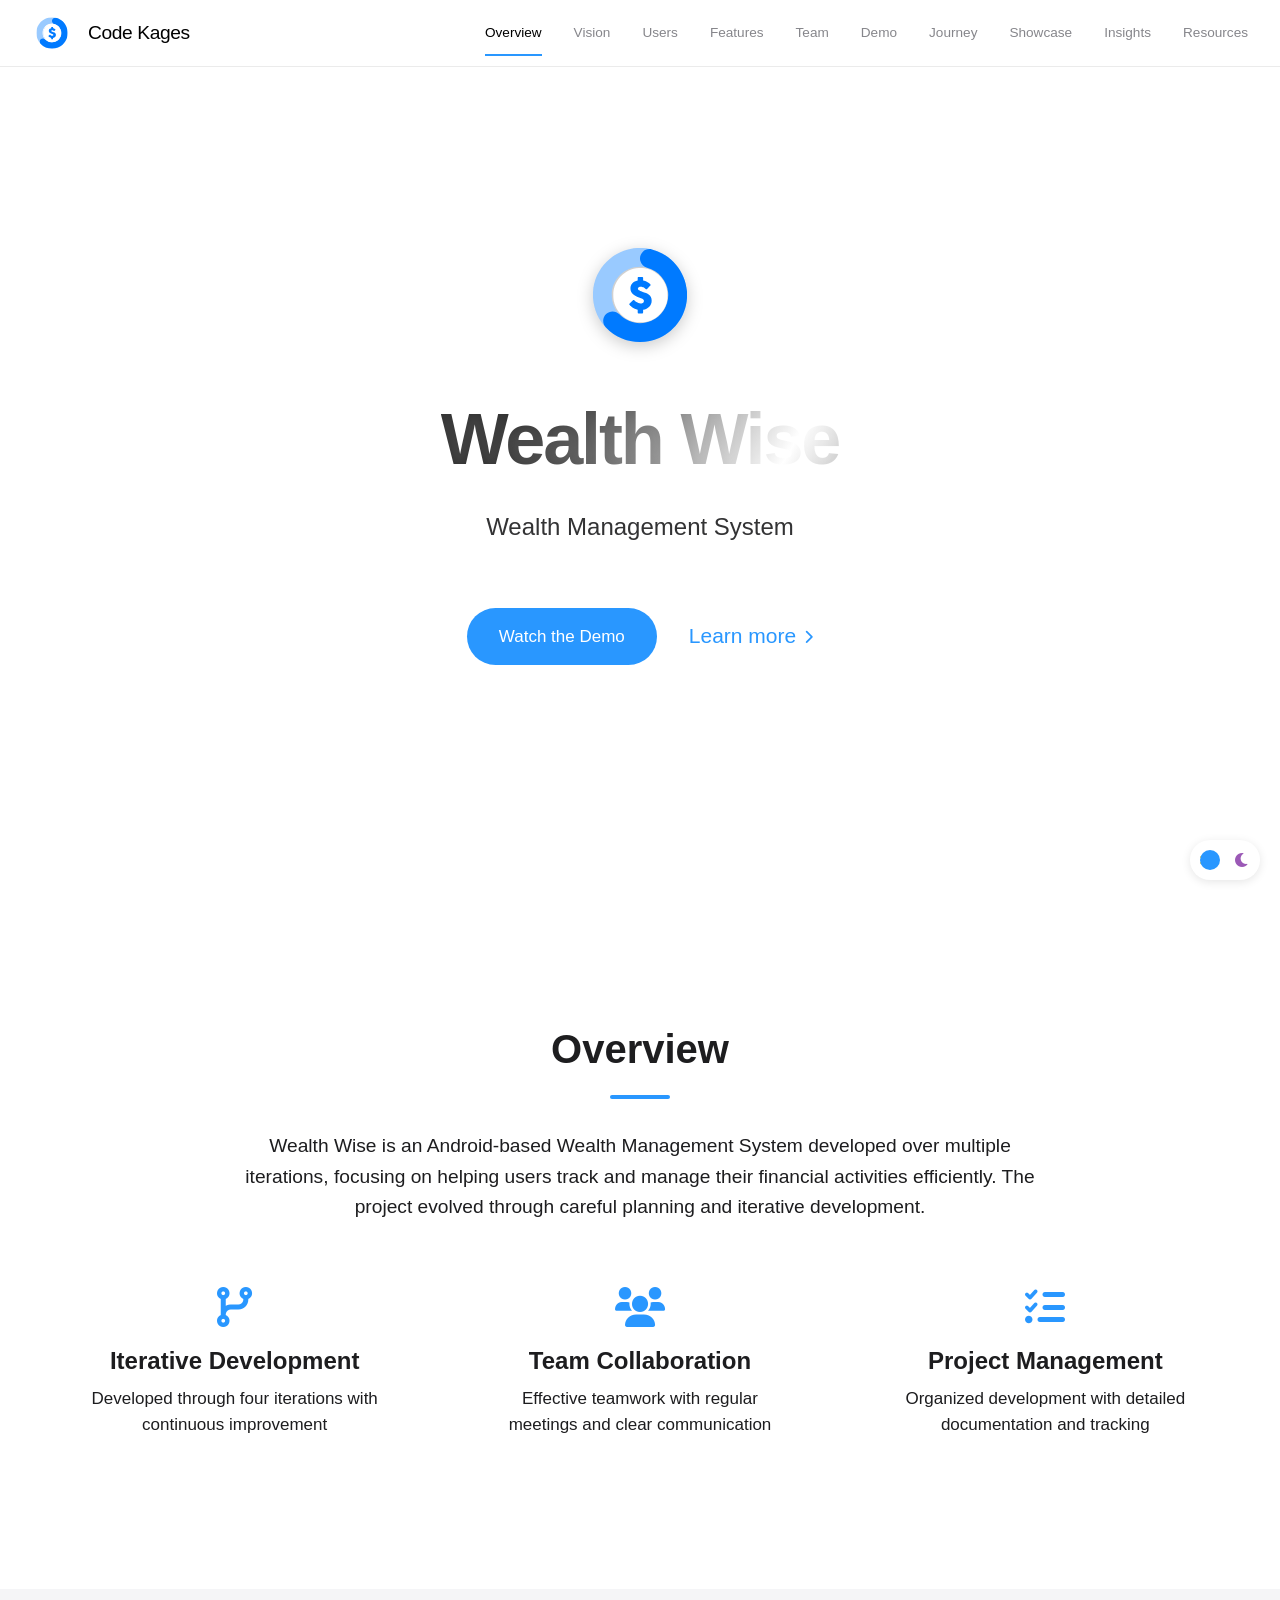
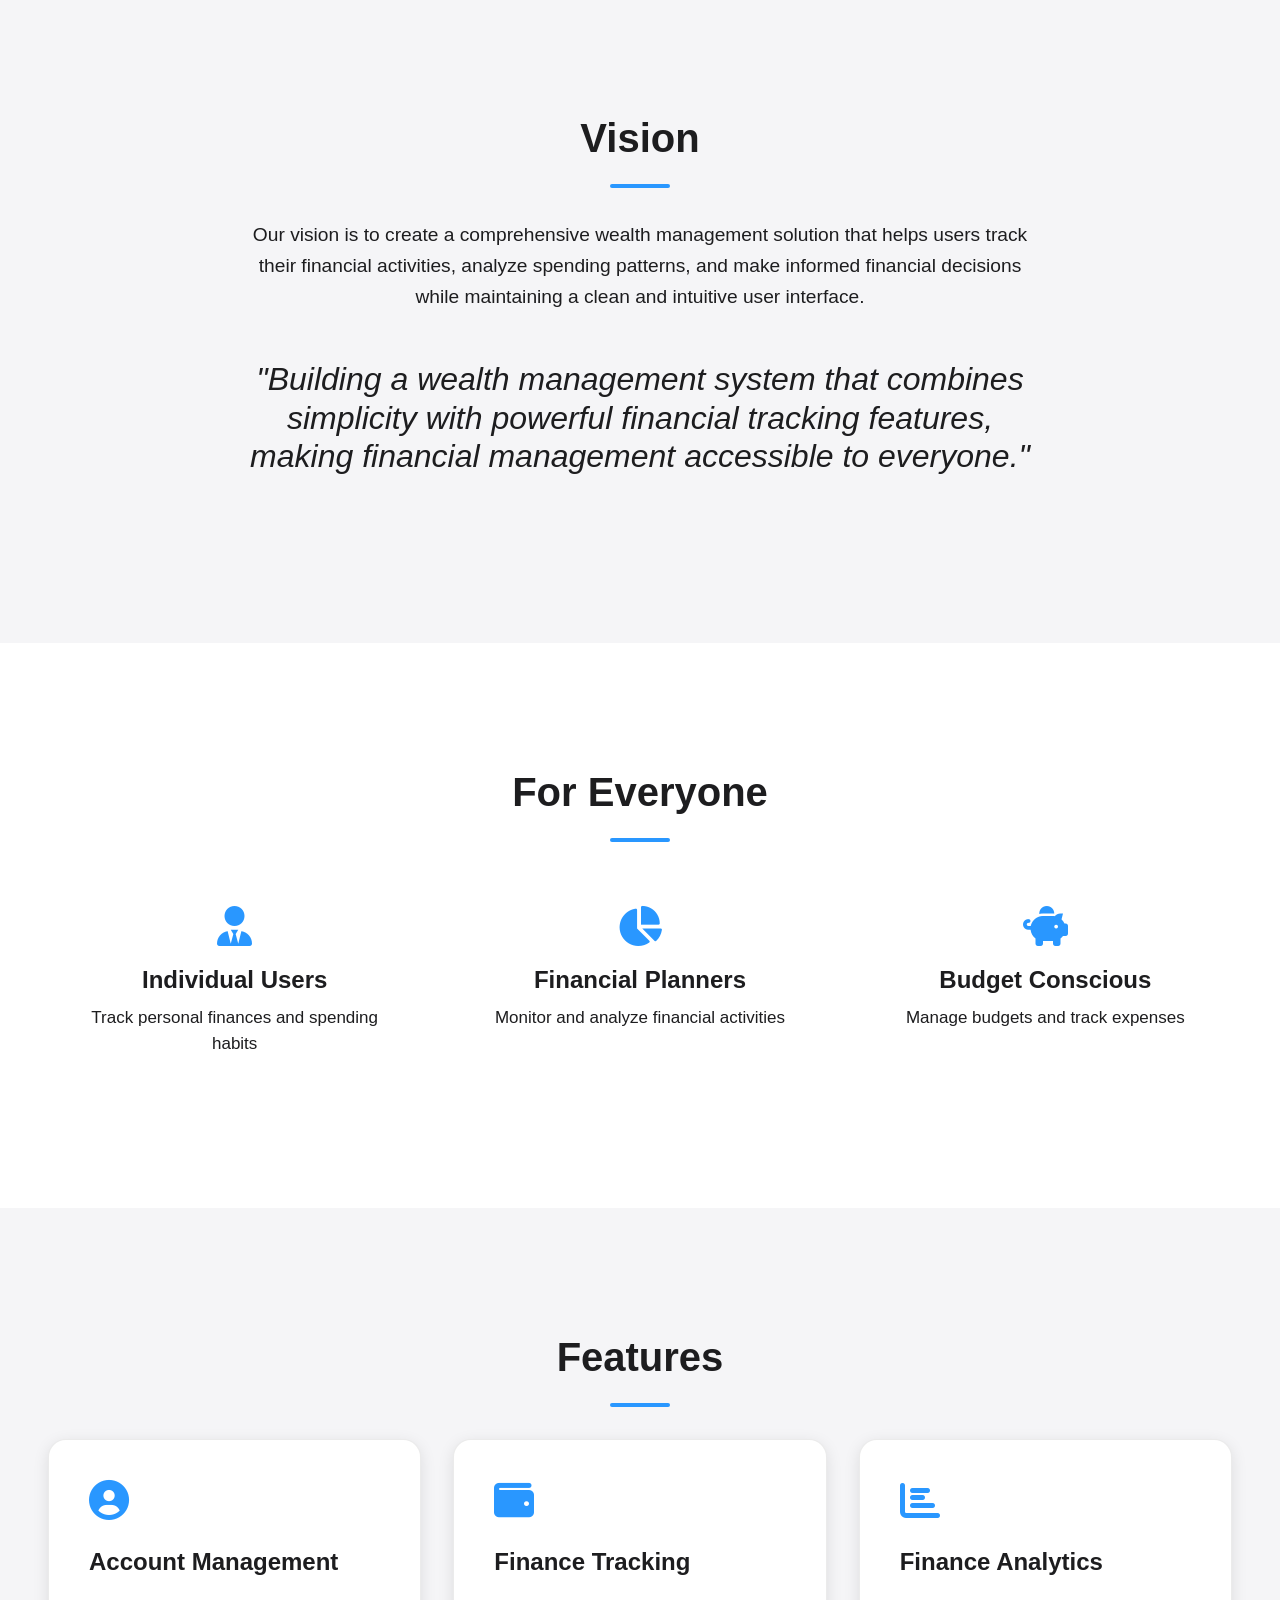
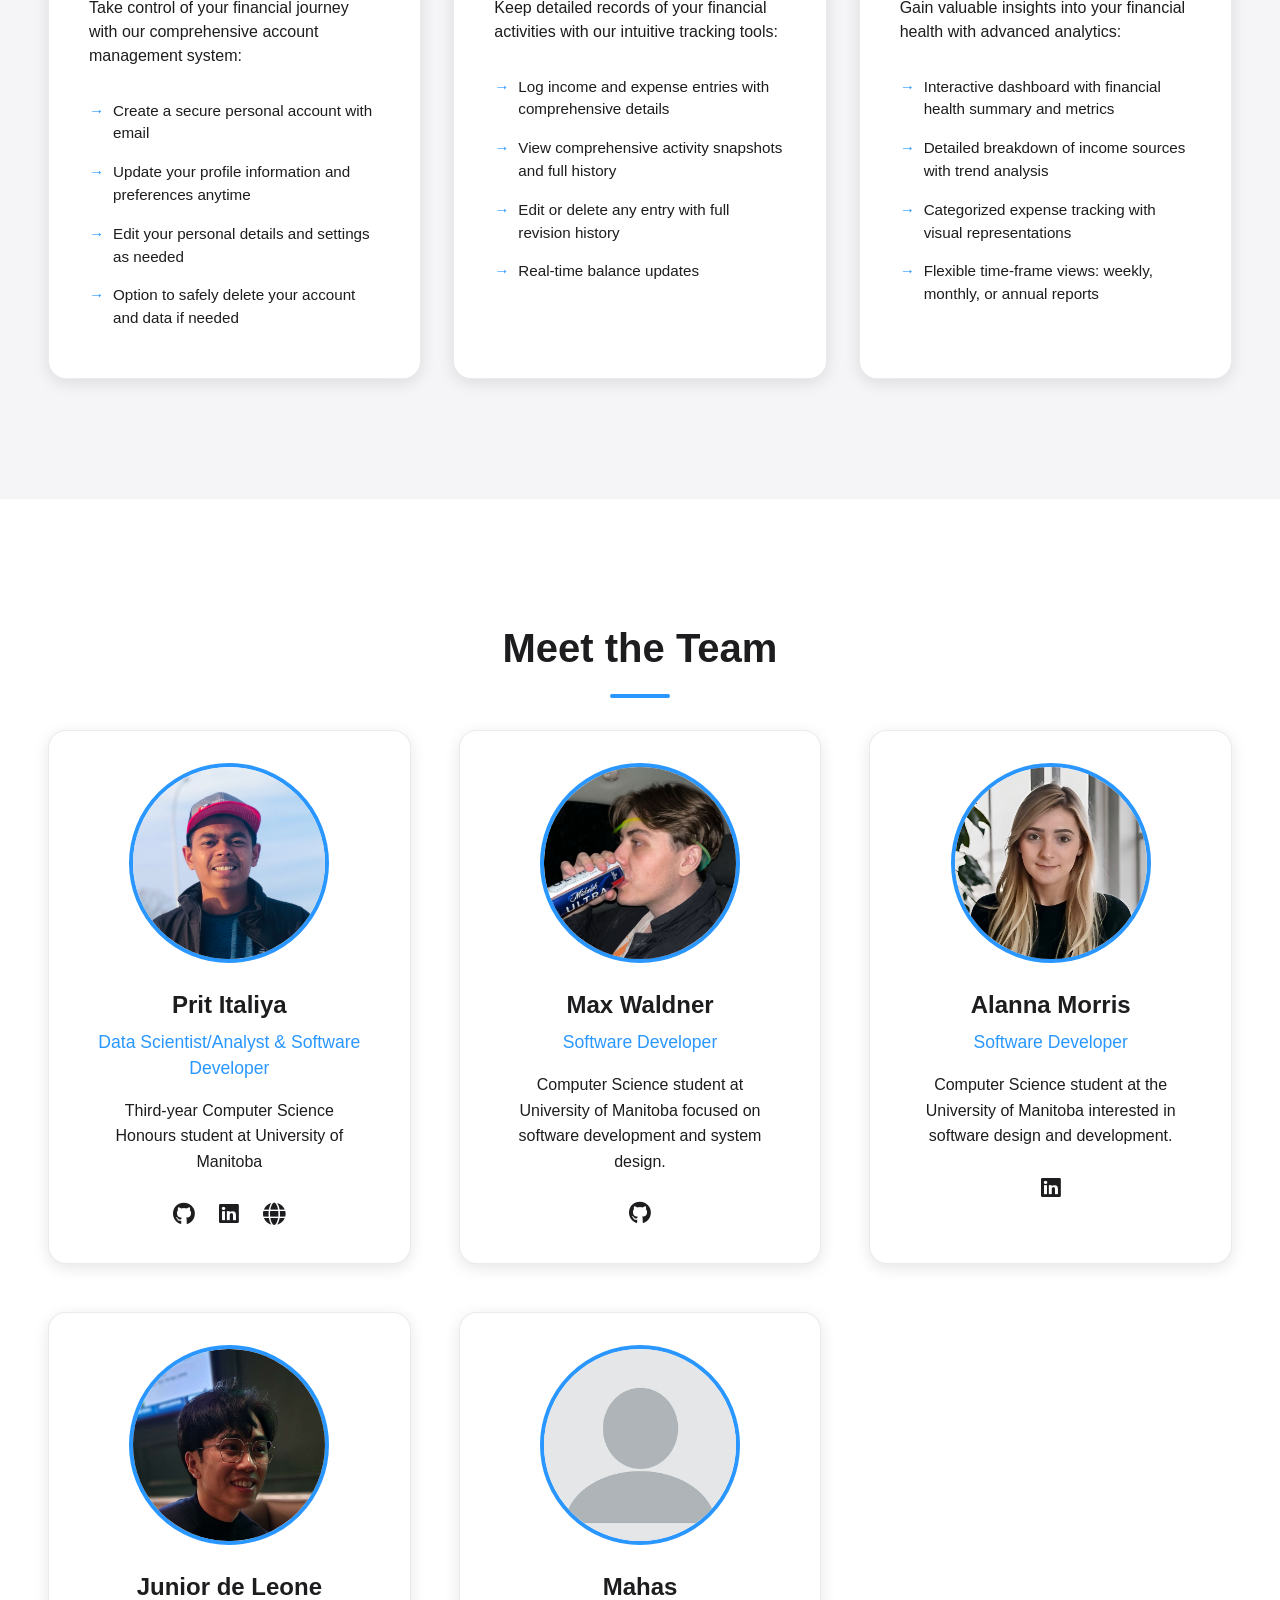
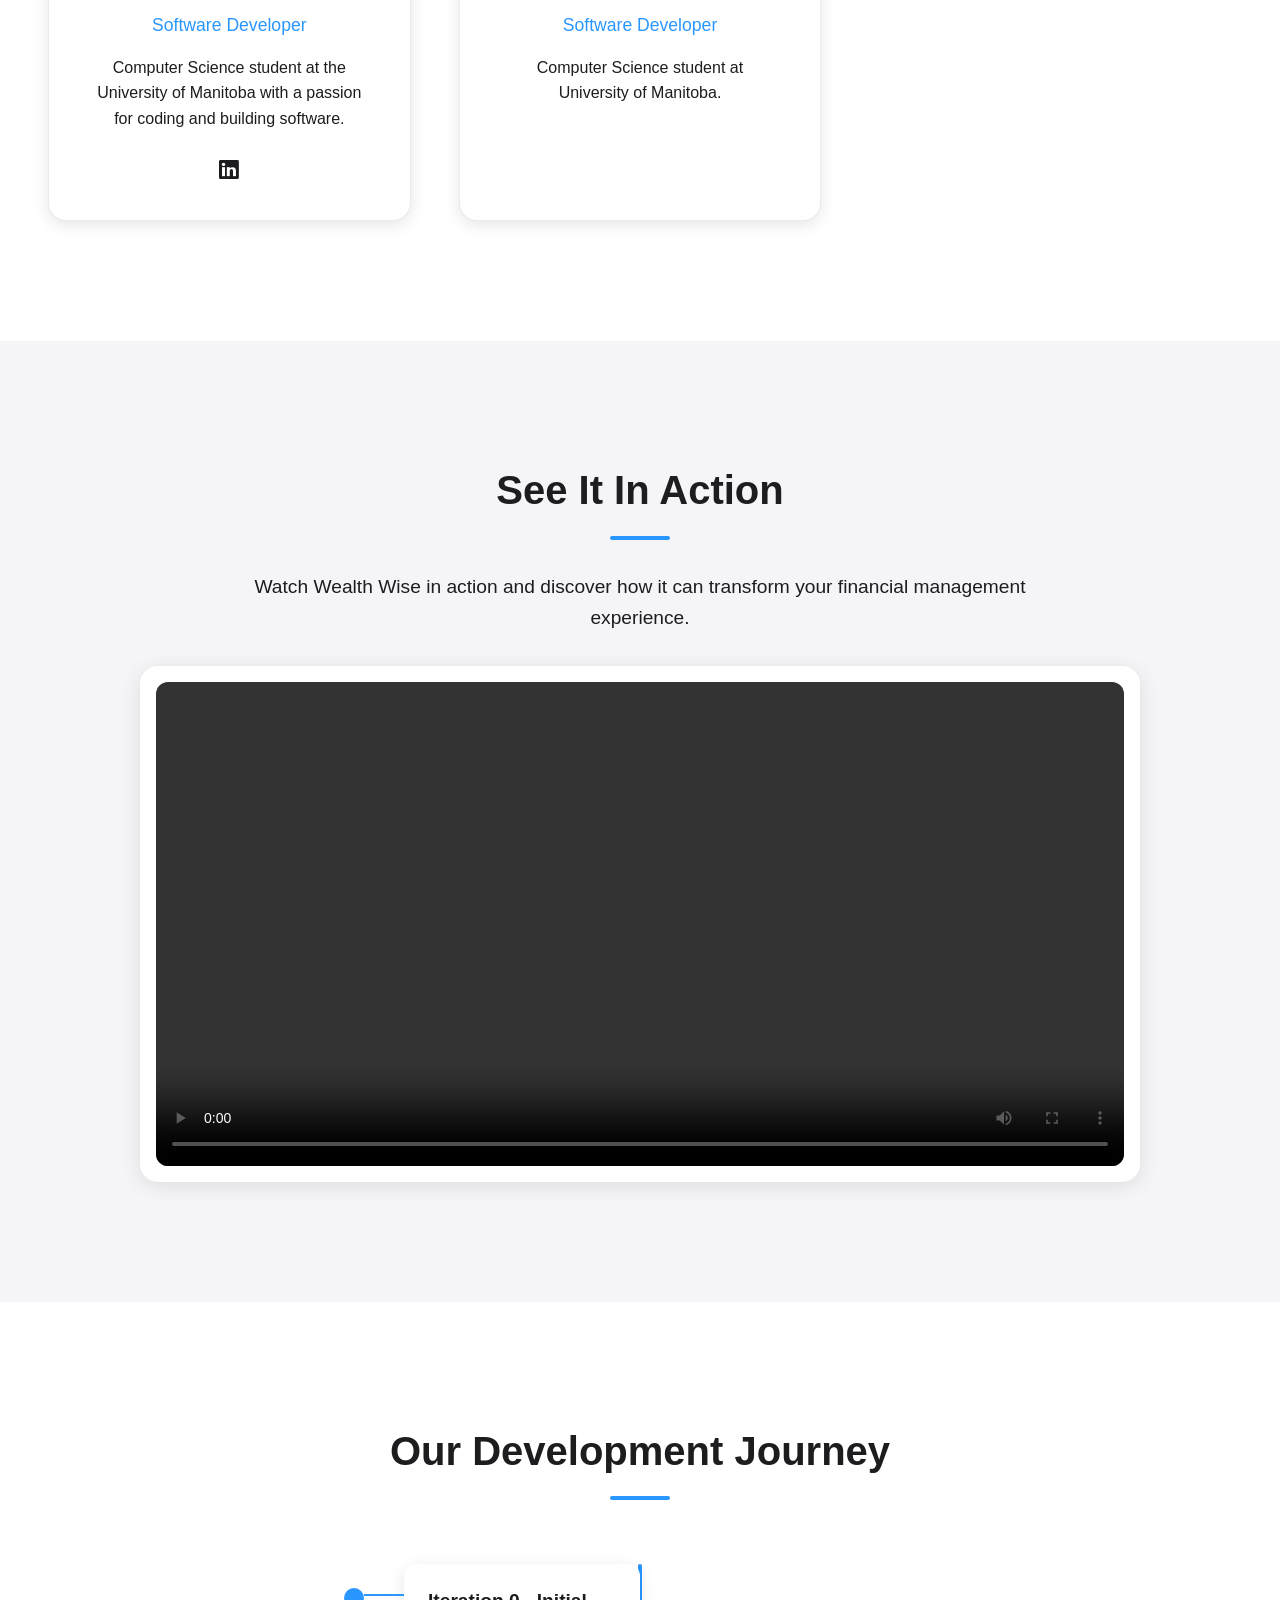
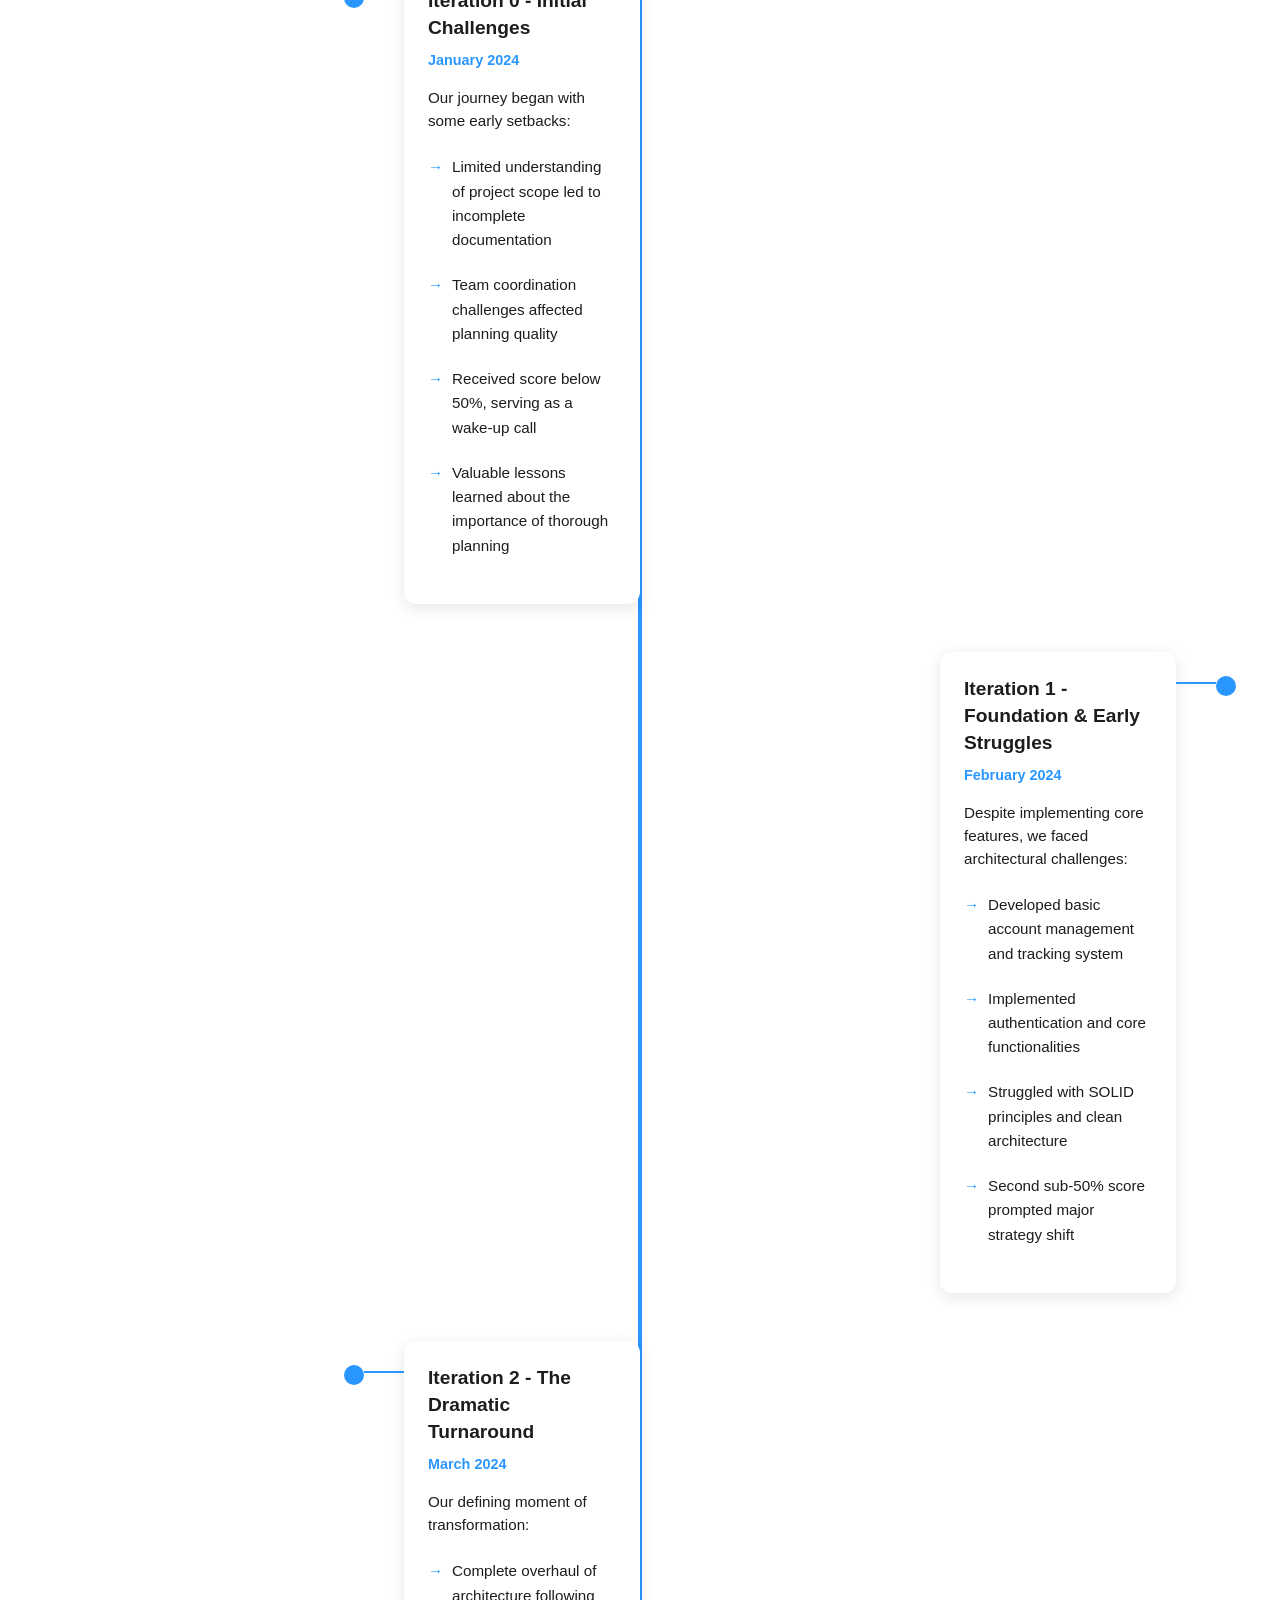
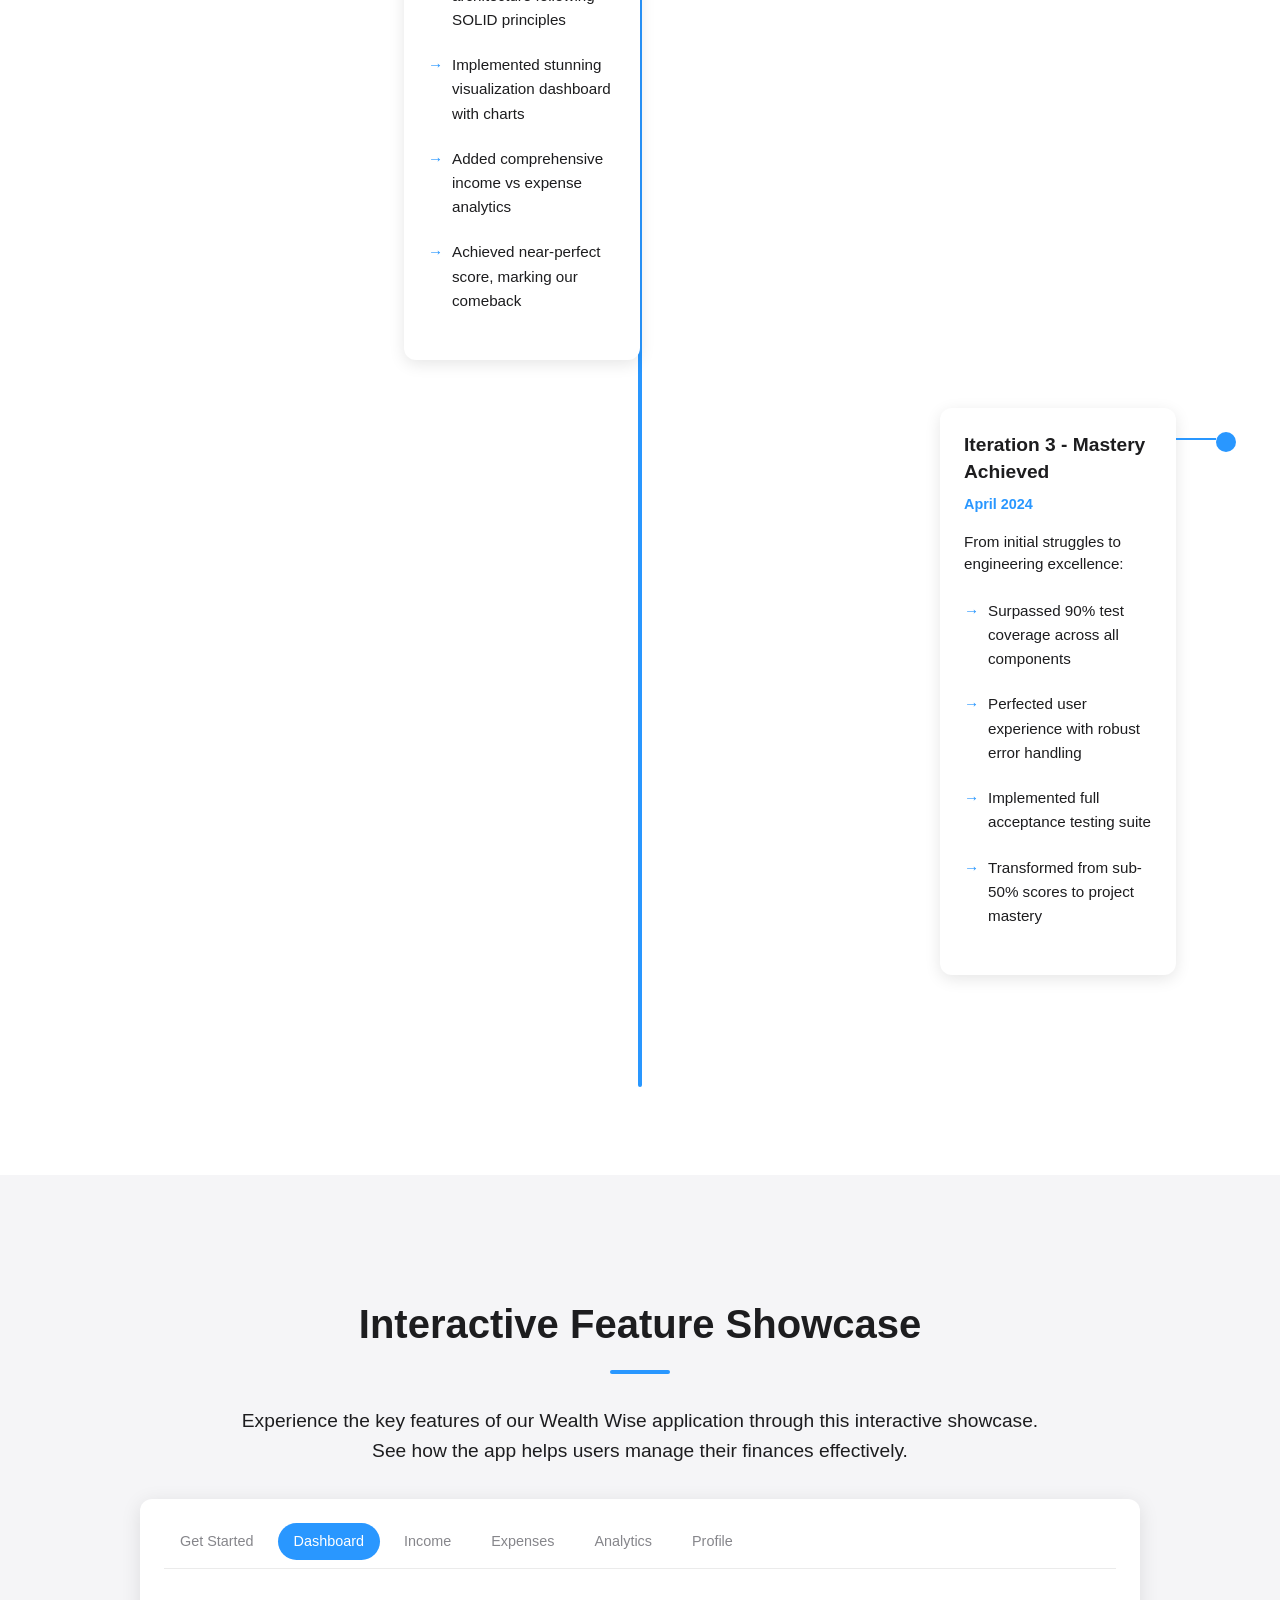
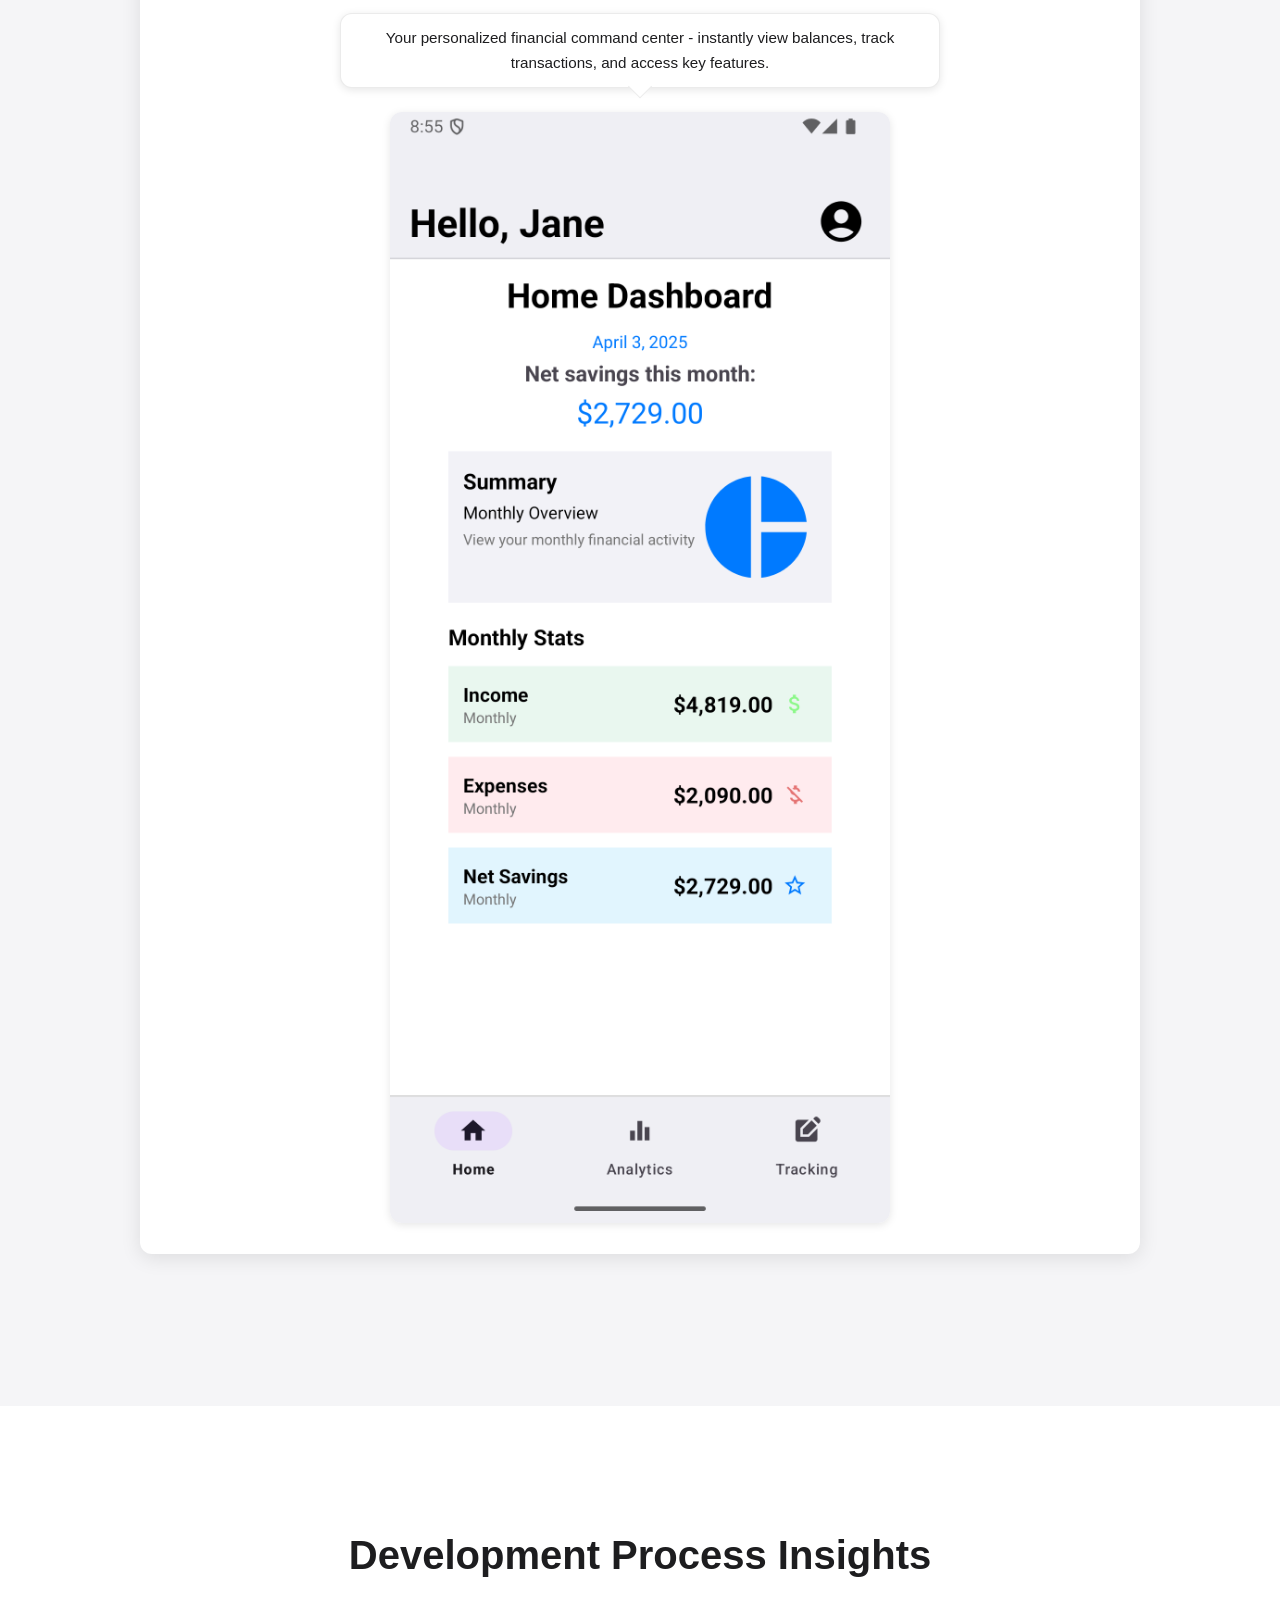
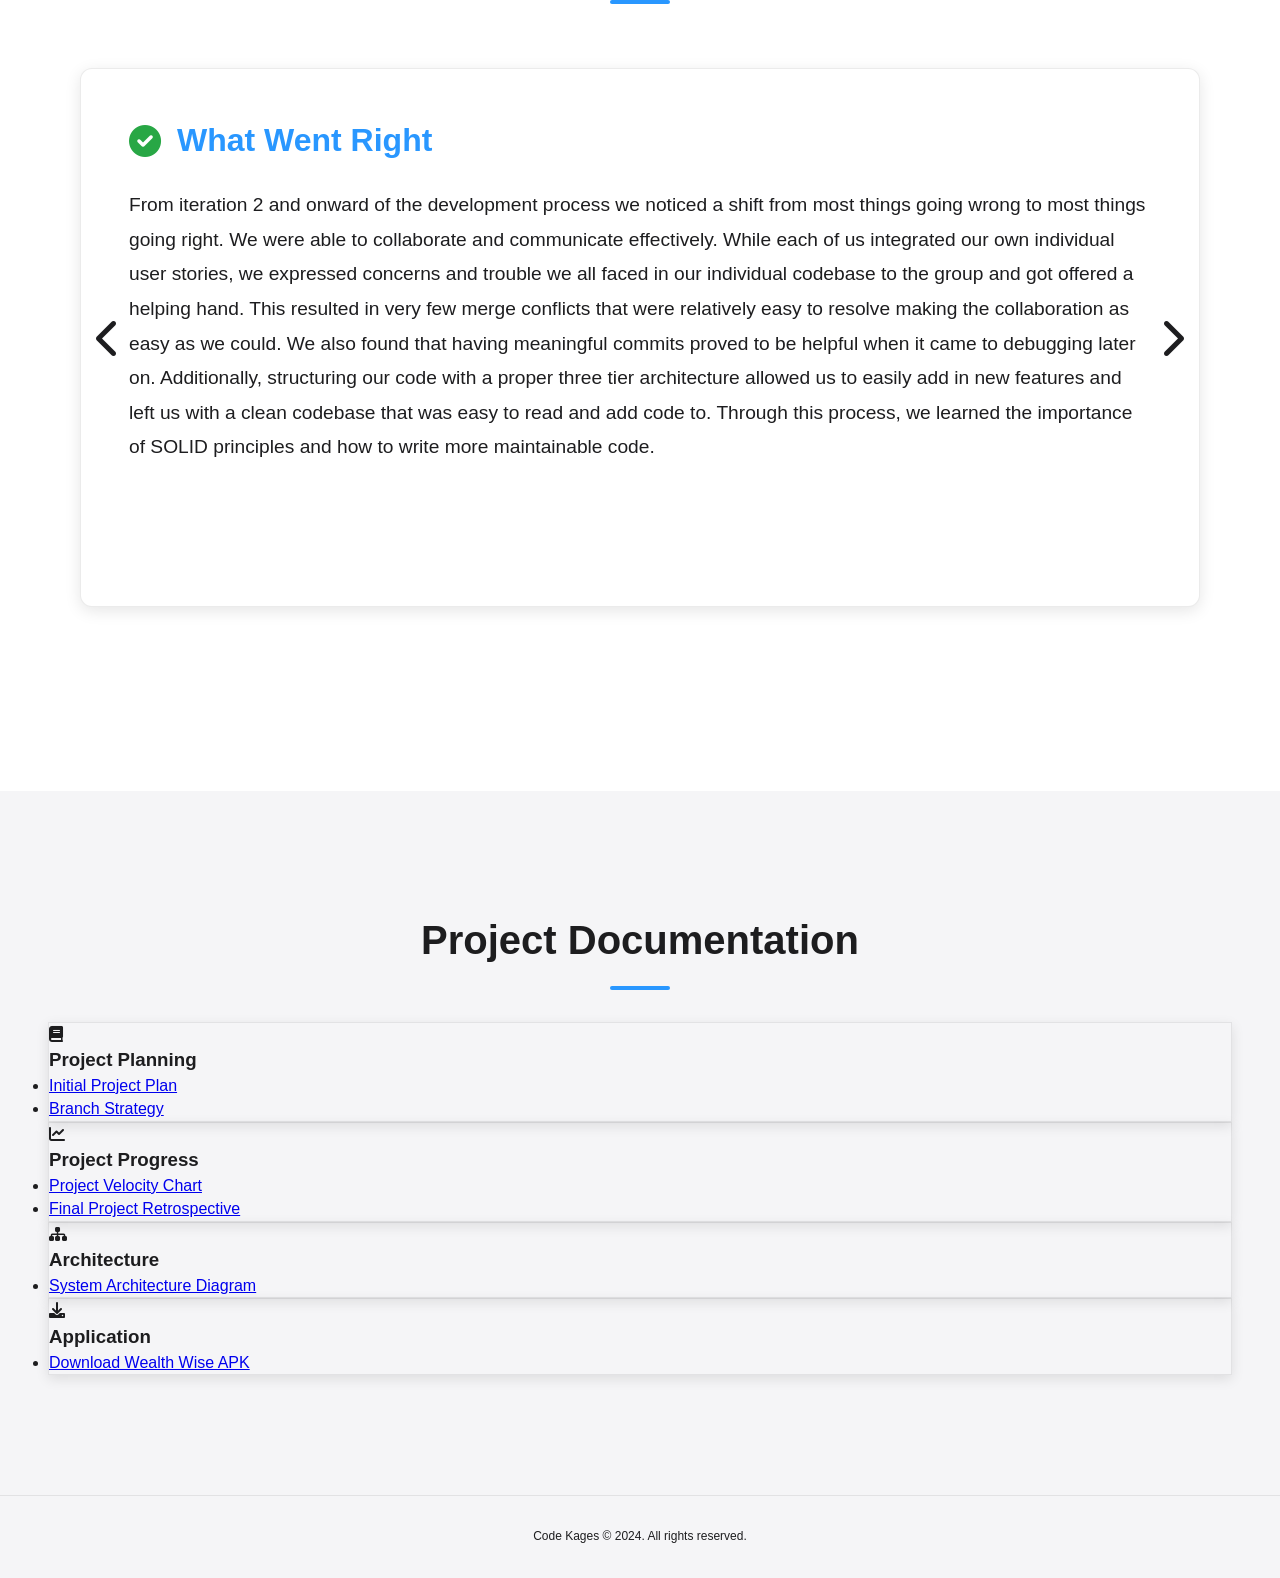
==== commit c04d4141: "final refactor and slider" ====
--- a/index.html
+++ b/index.html
@@ -23,13 +23,14 @@
             <a href="#demo">Demo</a>
             <a href="#journey">Journey</a>
             <a href="#feature-showcase">Showcase</a>
+            <a href="#postmortem">Insights</a>
             <a href="#resources">Resources</a>
         </div>
     </nav>
 
     <header class="hero">
         <img src="images/logo.svg" alt="Code Kages Logo" class="hero-logo">
-        <h1>wealth wise</h1>
+        <h1>Wealth Wise</h1>
         <p>Wealth Management System</p>
         <div class="hero-cta">
             <a href="#demo" class="cta-button">Watch the Demo</a>
@@ -41,7 +42,7 @@
         <section id="overview" class="section">
             <h2>Overview</h2>
             <div class="content">
-                <p class="section-intro">wealth wise is an Android-based Wealth Management System developed over multiple iterations, focusing on helping users track and manage their financial activities efficiently. The project evolved through careful planning and iterative development.</p>
+                <p class="section-intro">Wealth Wise is an Android-based Wealth Management System developed over multiple iterations, focusing on helping users track and manage their financial activities efficiently. The project evolved through careful planning and iterative development.</p>
                 <div class="overview-grid">
                     <div class="overview-item">
                         <i class="fas fa-code-branch"></i>
@@ -216,9 +217,9 @@
 
         <section id="demo" class="section">
             <h2>See It In Action</h2>
-            <p class="section-intro">Watch wealth wise in action and discover how it can transform your financial management experience.</p>
+            <p class="section-intro">Watch Wealth Wise in action and discover how it can transform your financial management experience.</p>
             <div class="demo-container">
-                <video id="demo-video" controls playsinline autoplay>
+                <video id="demo-video" controls playsinline preload="auto">
                     <source src="Documents/wealth_wise_beat_2.mp4" type="video/mp4">
                     Your browser does not support the video tag.
                 </video>
@@ -297,7 +298,7 @@
         <section id="feature-showcase" class="section">
             <h2>Interactive Feature Showcase</h2>
             <div class="content">
-                <p class="section-intro">Experience the key features of our wealth wise application through this interactive showcase. See how the app helps users manage their finances effectively.</p>
+                <p class="section-intro">Experience the key features of our Wealth Wise application through this interactive showcase. See how the app helps users manage their finances effectively.</p>
                 
                 <div class="feature-demo">
                     <div class="demo-tabs">
@@ -363,7 +364,53 @@
             </div>
         </section>
         
-        <section id="resources" class="section">
+   
+
+        <section id="postmortem" class="section">
+            <h2>Development Process Insights</h2>
+            <div class="content">
+                <div class="slider-wrapper">
+                    <div class="slider-track">
+                        <div class="slide">
+                            <div class="postmortem-card success">
+                                <h3>
+                                    <i class="fas fa-check-circle"></i>
+                                    What Went Right
+                                </h3>
+                                <p>From iteration 2 and onward of the development process we noticed a shift from most things going wrong to most things going right. We were able to collaborate and communicate effectively. While each of us integrated our own individual user stories, we expressed concerns and trouble we all faced in our individual codebase to the group and got offered a helping hand. This resulted in very few merge conflicts that were relatively easy to resolve making the collaboration as easy as we could. We also found that having meaningful commits proved to be helpful when it came to debugging later on. Additionally, structuring our code with a proper three tier architecture allowed us to easily add in new features and left us with a clean codebase that was easy to read and add code to. Through this process, we learned the importance of SOLID principles and how to write more maintainable code.</p>
+                            </div>
+                        </div>
+                        <div class="slide">
+                            <div class="postmortem-card warning">
+                                <h3>
+                                    <i class="fas fa-exclamation-triangle"></i>
+                                    What Went Wrong
+                                </h3>
+                                <p>We started off very ambitious to start the project and just coded as fast as we could without putting in enough effort into minimizing tech debt and setting up the proper architecture. This resulted in us having a lot of trouble early on. We had a wakeup call when it came to our feedback in Iteration 1 and spent a significant time catching up on all the tech debt that we created. We spent countless hours fixing our codebase but it ultimately streamlined the project ever since. We also did not follow our branching strategy in the beginning properly which caused a lot of trouble when we needed to revert a commit. Later on, we implemented the strategy correctly and learned the importance of organized branching—it made collaboration much smoother and prevented setbacks. Also the database implementation was hard at the time and we spent hours trying to integrate it into our app and we had a lot of resulting bugs that sometimes stopped development altogether for hours as we searched for it. Overall we had a few major issues but as a team we managed to get through it and deliver an app we were all proud of.</p>
+                            </div>
+                        </div>
+                        <div class="slide">
+                            <div class="postmortem-card time">
+                                <h3>
+                                    <i class="fas fa-clock"></i>
+                                    What Took The Most Time
+                                </h3>
+                                <p>We were excited to add a real database to our app, so we started early thinking the task would not be so hard. We soon found out that starting early was the best decision we made for the entire app because nothing was going right. We first started off trying to implement the HSQLDB suggested in class and the sample project but we could not make it work. We had constant errors and the database would not connect. We had trouble understanding the script file and a lot of the SQL syntax we were used to did not work. We tried to switch to SQLITE but soon found out it would not work for our purposes of the app so we had no other option than to make HSQLDB work. After hours and hours we found that our problem was our version of HSQLDB. We switched to the appropriate version and after about 8-12 hours of integration time we finally had a working database.</p>
+                            </div>
+                        </div>
+                    </div>
+                    <div class="slider-controls">
+                        <button class="prev-btn" aria-label="Previous slide">
+                            <i class="fas fa-chevron-left"></i>
+                        </button>
+                        <button class="next-btn" aria-label="Next slide">
+                            <i class="fas fa-chevron-right"></i>
+                        </button>
+                    </div>
+                </div>
+            </div>
+        </section>
+             <section id="resources" class="section">
             <h2>Project Documentation</h2>
             <div class="content">
                 <div class="resources-grid">
@@ -394,7 +441,7 @@
                         <i class="fas fa-download"></i>
                         <h3>Application</h3>
                         <ul>
-                            <li><a href="Documents/app-debug.apk" download>Download wealth wise APK</a></li>
+                            <li><a href="Documents/app-debug.apk" download>Download Wealth Wise APK</a></li>
                         </ul>
                     </div>
                 </div>
--- a/css/styles.css
+++ b/css/styles.css
@@ -1147,39 +1147,91 @@
 
 /* Postmortem Grid */
 .postmortem-grid {
-    display: grid;
-    grid-template-columns: repeat(auto-fit, minmax(350px, 1fr));
+    display: flex;
+    flex-direction: column;
     gap: 2rem;
-    padding: 1rem;
+    max-width: 900px;
+    margin: 2rem auto;
 }
 
 .postmortem-card {
-    background: var(--card-bg);
-    padding: 2.5rem;
-    border-radius: 18px;
-    transition: all 0.4s cubic-bezier(0.16, 1, 0.3, 1);
+    background-color: var(--card-bg);
+    border-radius: 12px;
+    padding: 2rem;
+    box-shadow: 0 4px 20px var(--shadow-color);
+    transition: transform 0.3s ease, box-shadow 0.3s ease;
 }
 
 .postmortem-card:hover {
-    transform: translateY(-8px);
-}
-
-.postmortem-card h3 {
+    transform: translateY(-5px);
+    box-shadow: 0 6px 25px var(--shadow-color);
+}
+
+.postmortem-card .card-header {
+    display: flex;
+    align-items: center;
+    margin-bottom: 1.5rem;
+    gap: 1rem;
+    border-bottom: 2px solid var(--border-color);
+    padding-bottom: 1rem;
+}
+
+.postmortem-card .card-header i {
+    font-size: 2rem;
+}
+
+.postmortem-card.success .card-header i {
+    color: var(--success-color, #28a745);
+}
+
+.postmortem-card.challenges .card-header i {
+    color: var(--warning-color, #ffc107);
+}
+
+.postmortem-card.lessons .card-header i {
+    color: var(--info-color, #17a2b8);
+}
+
+.postmortem-card .card-header h3 {
+    margin: 0;
+    font-size: 1.75rem;
+    color: var(--heading-color);
+}
+
+.postmortem-card .card-content p {
     color: var(--text-color);
-    margin-bottom: 1.5rem;
-    font-size: 24px;
-    font-weight: 600;
-}
-
-.postmortem-card ul {
-    list-style: none;
-}
-
-.postmortem-card ul li {
-    color: var(--text-muted);
-    margin-bottom: 1rem;
-    font-size: 17px;
-    line-height: 1.5;
+    line-height: 1.8;
+    font-size: 1.1rem;
+    margin: 0;
+    padding: 0 1rem;
+    text-align: justify;
+}
+
+@media (max-width: 768px) {
+    .postmortem-grid {
+        padding: 0 1rem;
+    }
+
+    .postmortem-card {
+        padding: 1.5rem;
+    }
+
+    .postmortem-card .card-header {
+        margin-bottom: 1rem;
+    }
+
+    .postmortem-card .card-header i {
+        font-size: 1.5rem;
+    }
+
+    .postmortem-card .card-header h3 {
+        font-size: 1.25rem;
+    }
+
+    .postmortem-card .card-content p {
+        font-size: 1rem;
+        padding: 0;
+    }
 }
 
 /* Overview Grid */
@@ -2194,4 +2246,153 @@
         opacity: 1;
         transform: translateX(0);
     }
+}
+
+.curved-slider {
+    position: relative;
+    background: linear-gradient(135deg, #2997ff10 0%, #fce4ec50 100%);
+    padding: 4rem 0;
+    margin: 2rem -2rem;
+    border-radius: 0;
+    overflow: hidden;
+}
+
+.curved-slider::before,
+.curved-slider::after {
+    content: '';
+    position: absolute;
+    left: 0;
+    right: 0;
+    height: 80px;
+    background-color: var(--bg-color);
+}
+
+.curved-slider::before {
+    top: 0;
+    border-radius: 0 0 50% 50%;
+}
+
+.curved-slider::after {
+    bottom: 0;
+    border-radius: 50% 50% 0 0;
+}
+
+.slider-wrapper {
+    position: relative;
+    max-width: 1800px;
+    margin: 2rem auto;
+    overflow: hidden;
+}
+
+.slider-track {
+    display: flex;
+    transition: transform 0.5s ease;
+}
+
+.slide {
+    flex: 0 0 100%;
+    padding: 2rem;
+}
+
+.postmortem-card {
+    background-color: var(--card-bg);
+    border-radius: 12px;
+    padding: 3rem;
+    box-shadow: 0 4px 16px rgba(0, 0, 0, 0.1);
+    height: 100%;
+    max-width: 1600px;
+    margin: 0 auto;
+}
+
+.postmortem-card h3 {
+    font-size: 2rem;
+    margin-bottom: 1.5rem;
+    color: var(--accent-color);
+    display: flex;
+    align-items: center;
+    gap: 1rem;
+}
+
+.postmortem-card h3 i {
+    font-size: 2rem;
+}
+
+.postmortem-card.success h3 i {
+    color: #28a745;
+}
+
+.postmortem-card.warning h3 i {
+    color: #ffc107;
+}
+
+.postmortem-card.time h3 i {
+    color: #17a2b8;
+}
+
+.postmortem-card p {
+    font-size: 1.2rem;
+    line-height: 1.8;
+    margin-bottom: 1.5rem;
+    color: var(--text-color);
+}
+
+.slider-controls {
+    position: absolute;
+    top: 50%;
+    left: 0;
+    right: 0;
+    transform: translateY(-50%);
+    display: flex;
+    justify-content: space-between;
+    padding: 0 2rem;
+    pointer-events: none;
+}
+
+.prev-btn, .next-btn {
+    background: none;
+    border: none;
+    color: var(--text-color);
+    cursor: pointer;
+    display: flex;
+    align-items: center;
+    justify-content: center;
+    pointer-events: auto;
+    transition: transform 0.3s ease;
+    padding: 1rem;
+}
+
+.prev-btn:hover, .next-btn:hover {
+    transform: scale(1.2);
+    color: var(--accent-color);
+}
+
+.prev-btn i, .next-btn i {
+    font-size: 2.5rem;
+}
+
+@media (max-width: 768px) {
+    .slide {
+        padding: 1rem;
+    }
+    
+    .postmortem-card {
+        padding: 2rem;
+    }
+    
+    .postmortem-card h3 {
+        font-size: 1.5rem;
+    }
+    
+    .postmortem-card h3 i {
+        font-size: 1.5rem;
+    }
+    
+    .postmortem-card p {
+        font-size: 1.1rem;
+        line-height: 1.6;
+    }
+    
+    .prev-btn i, .next-btn i {
+        font-size: 2rem;
+    }
 } 
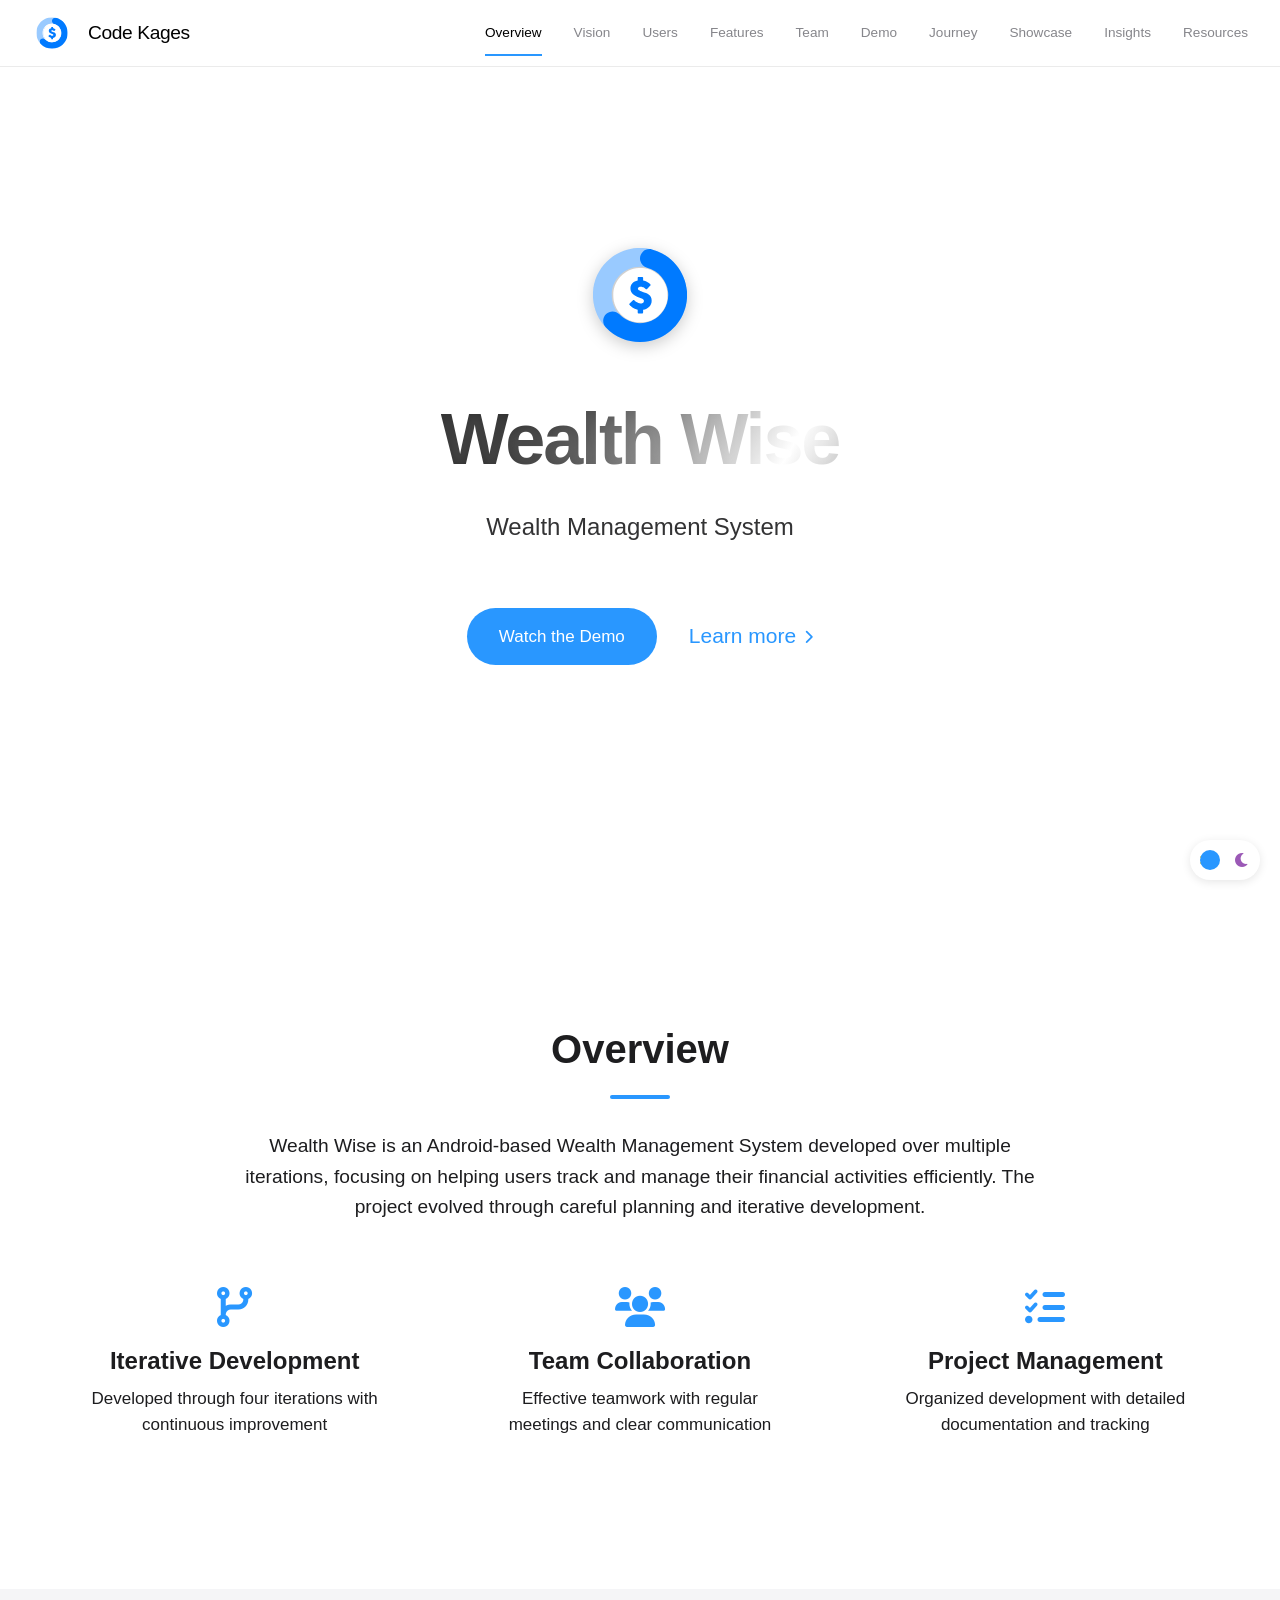
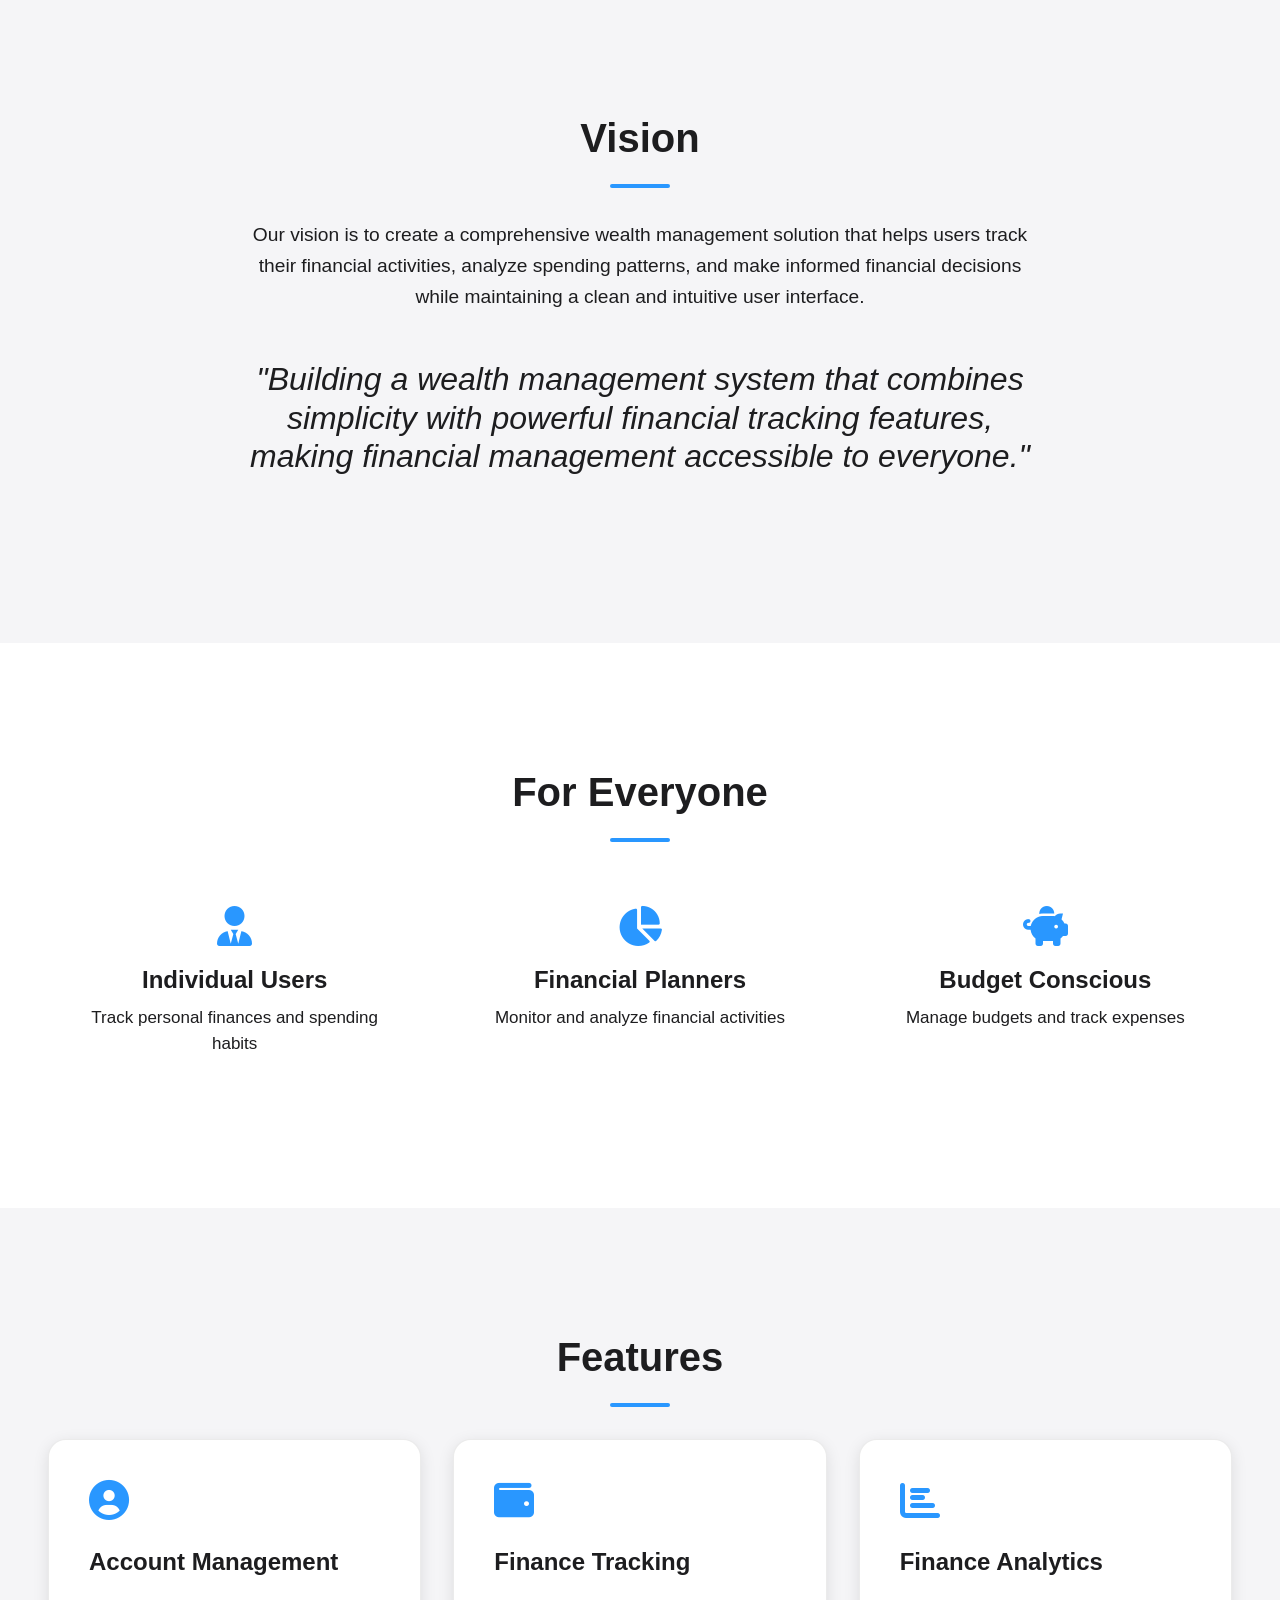
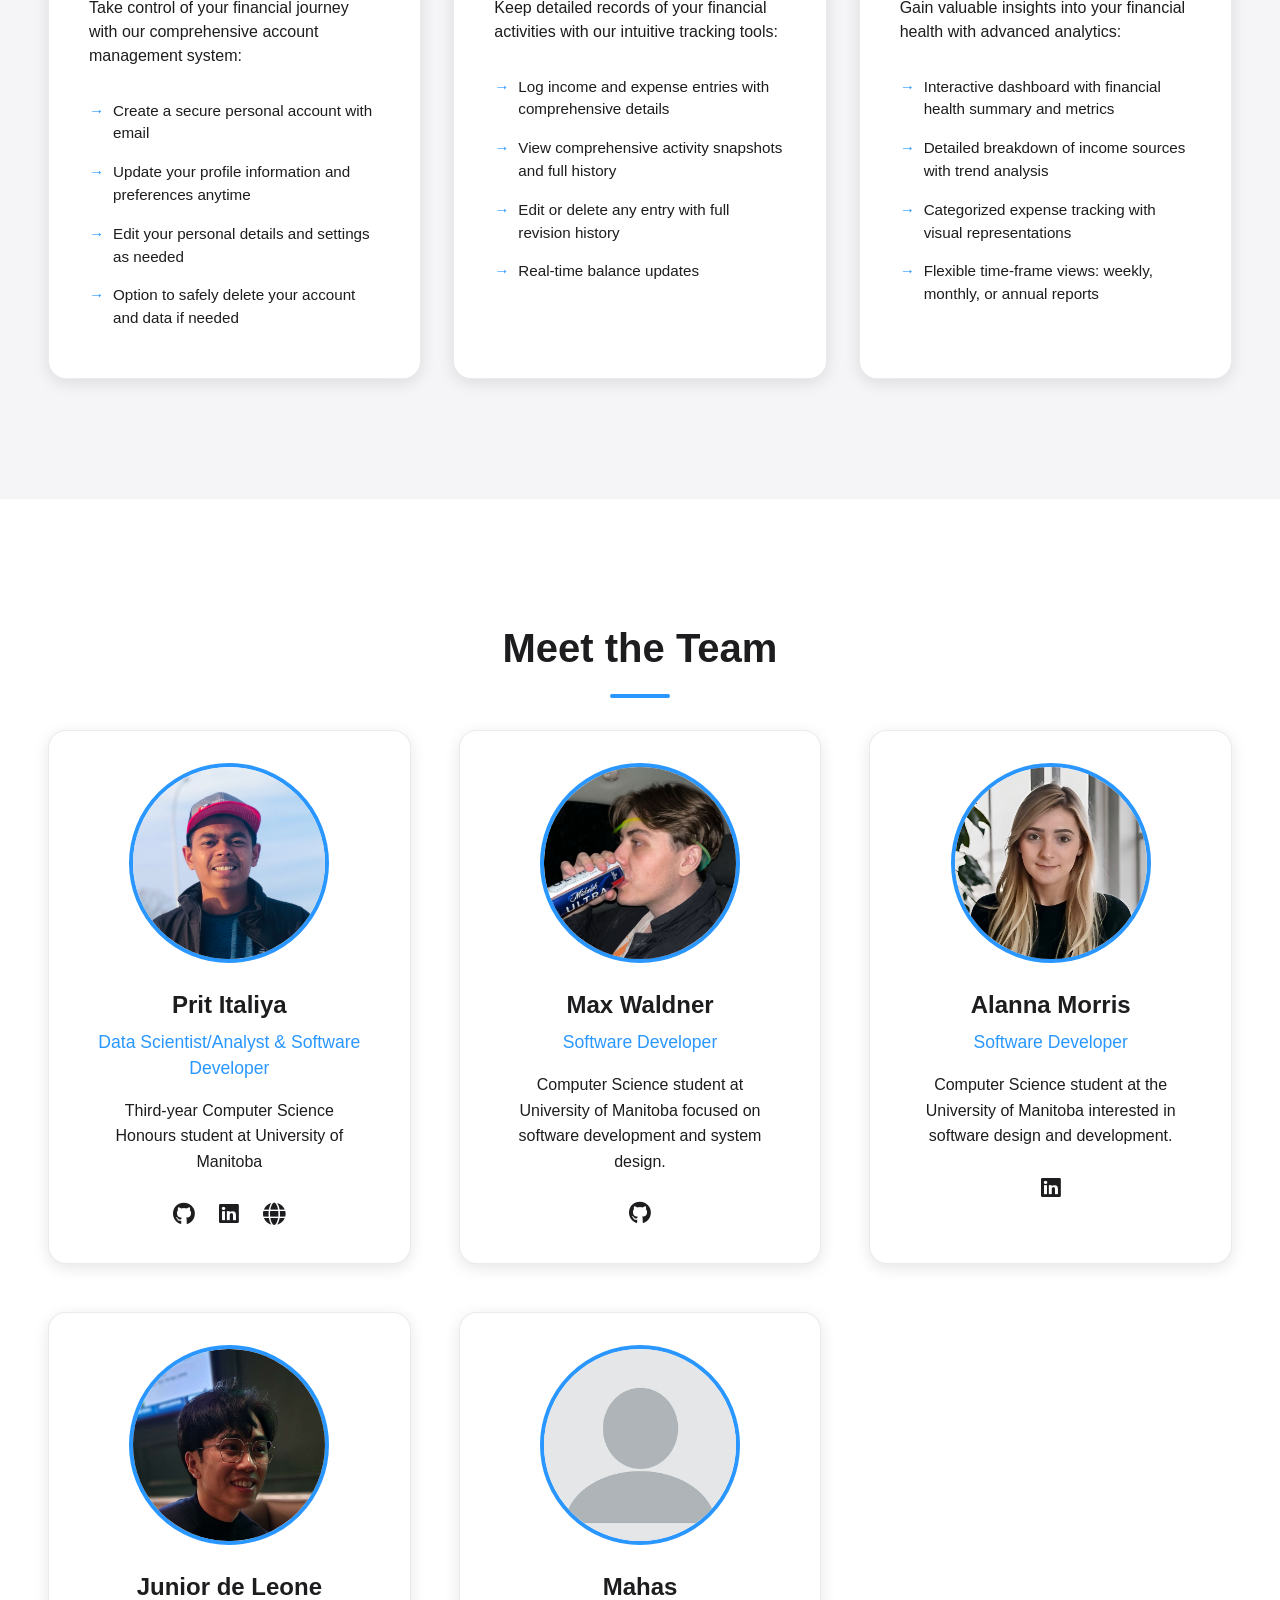
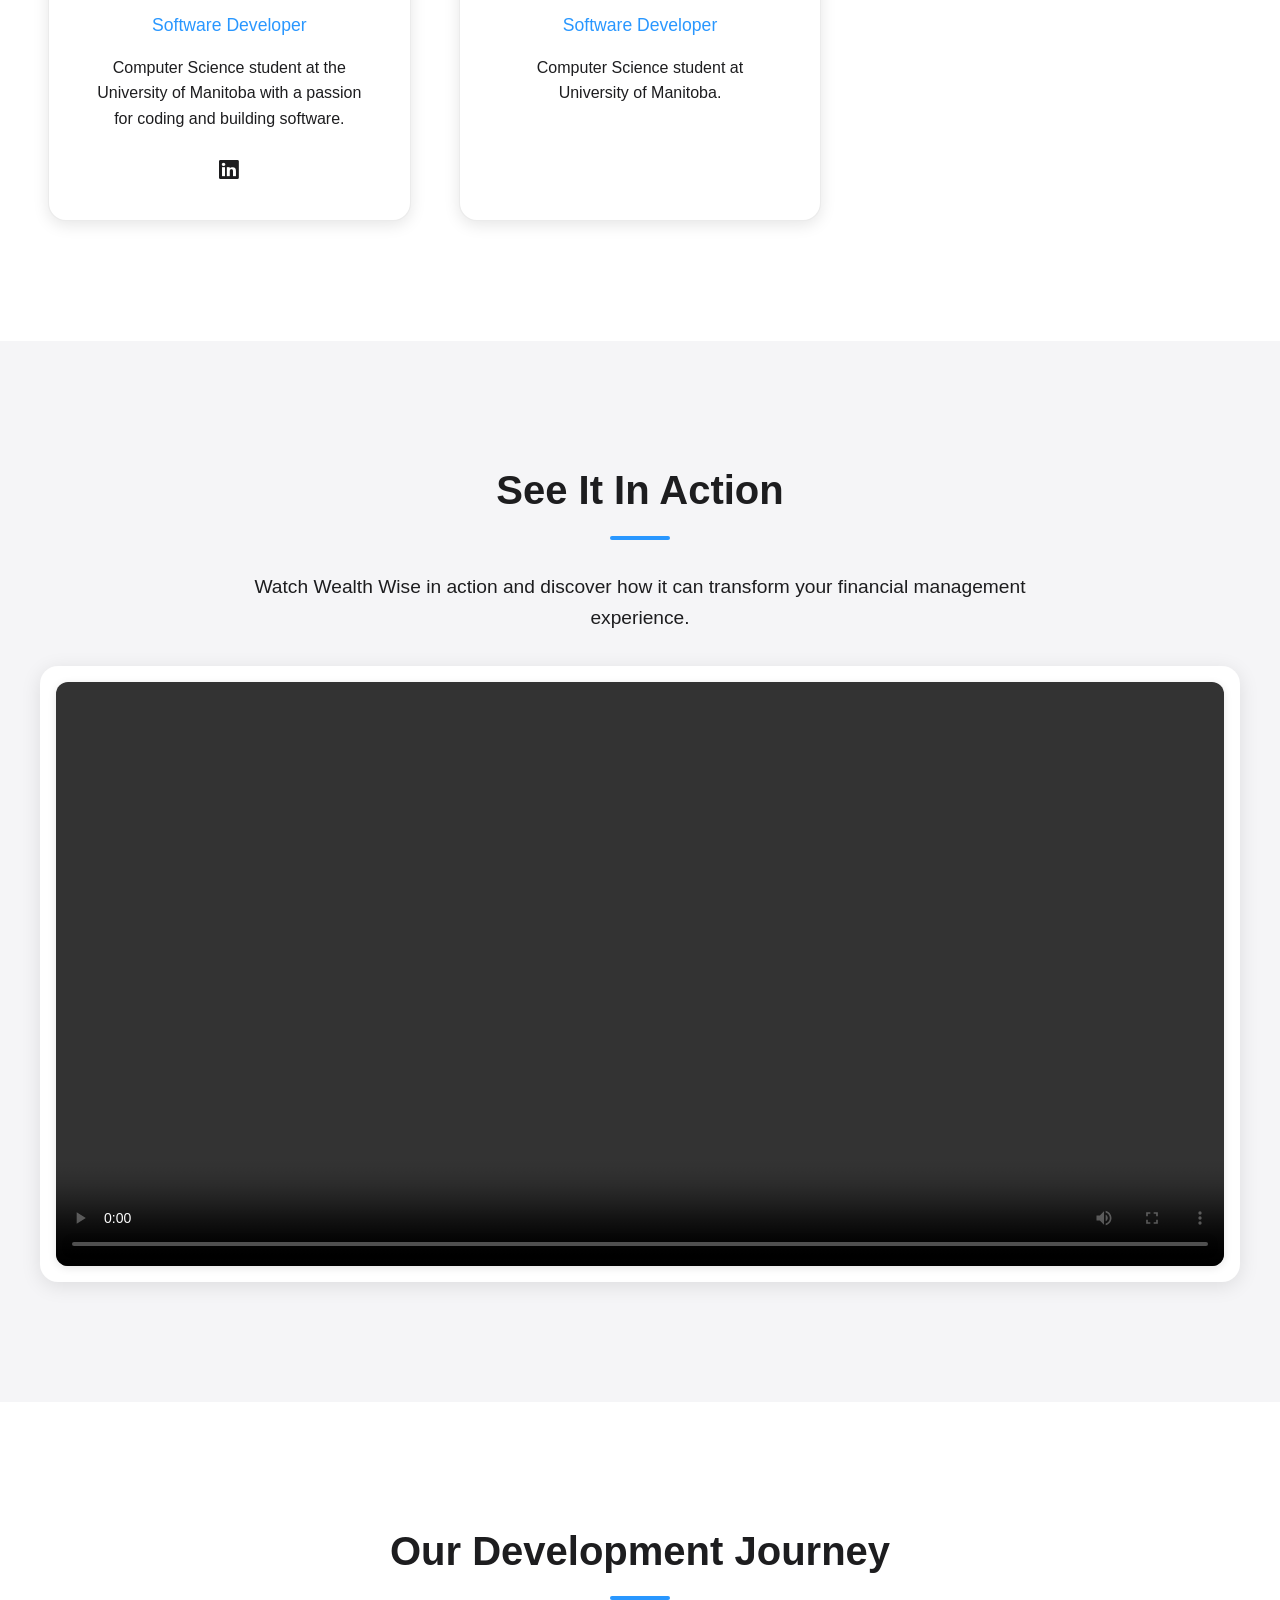
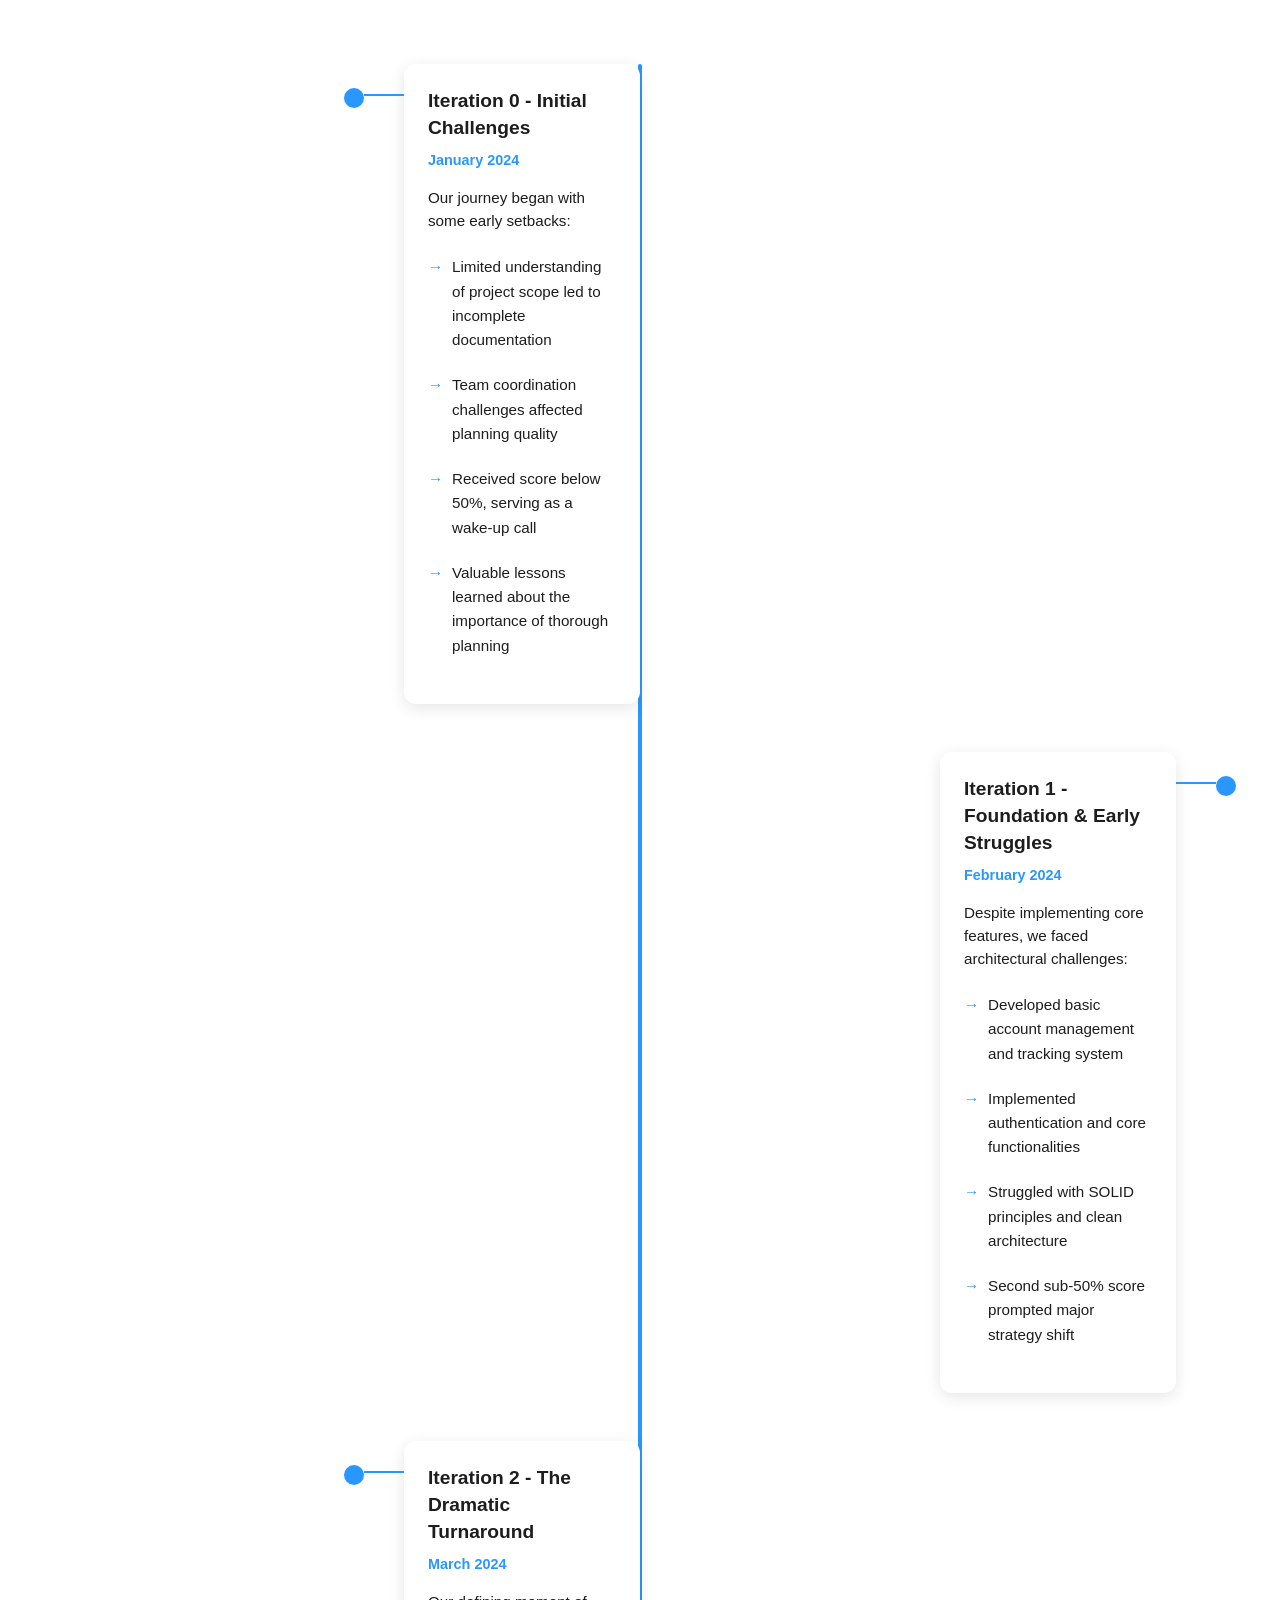
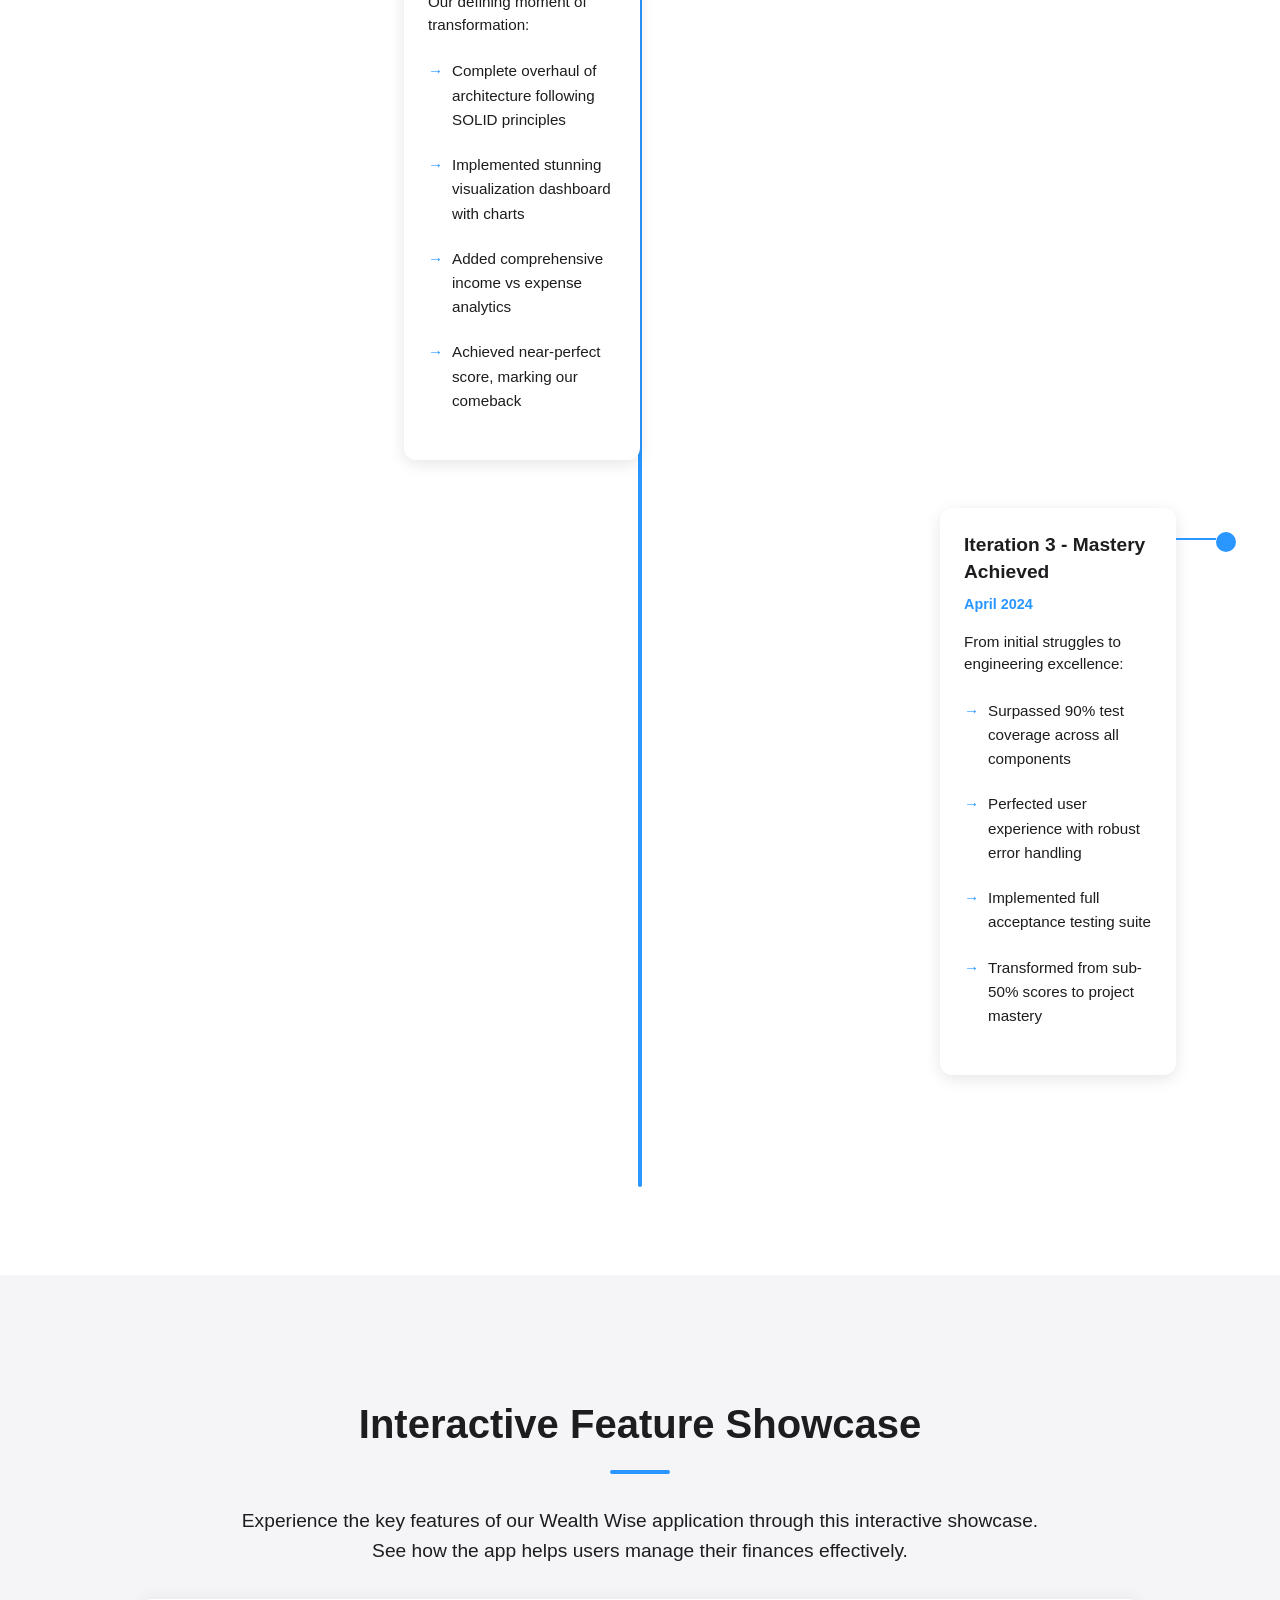
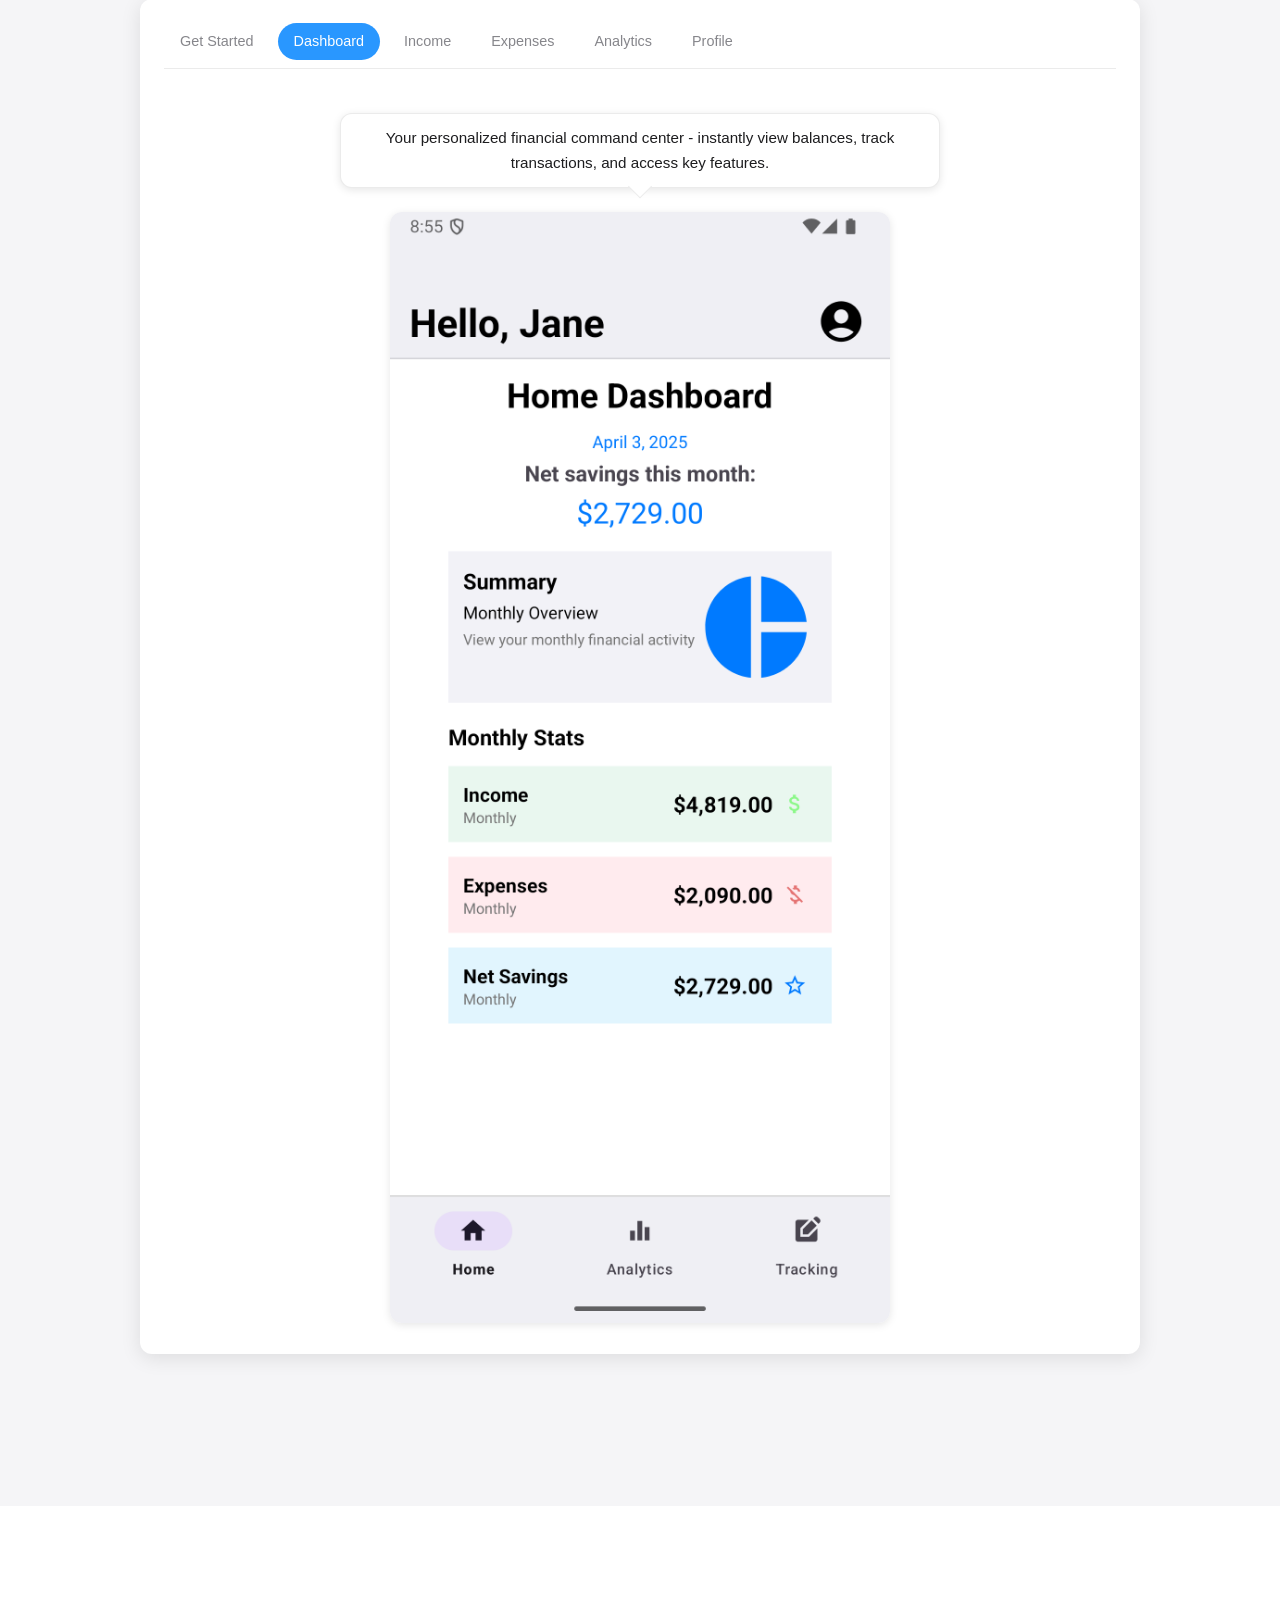
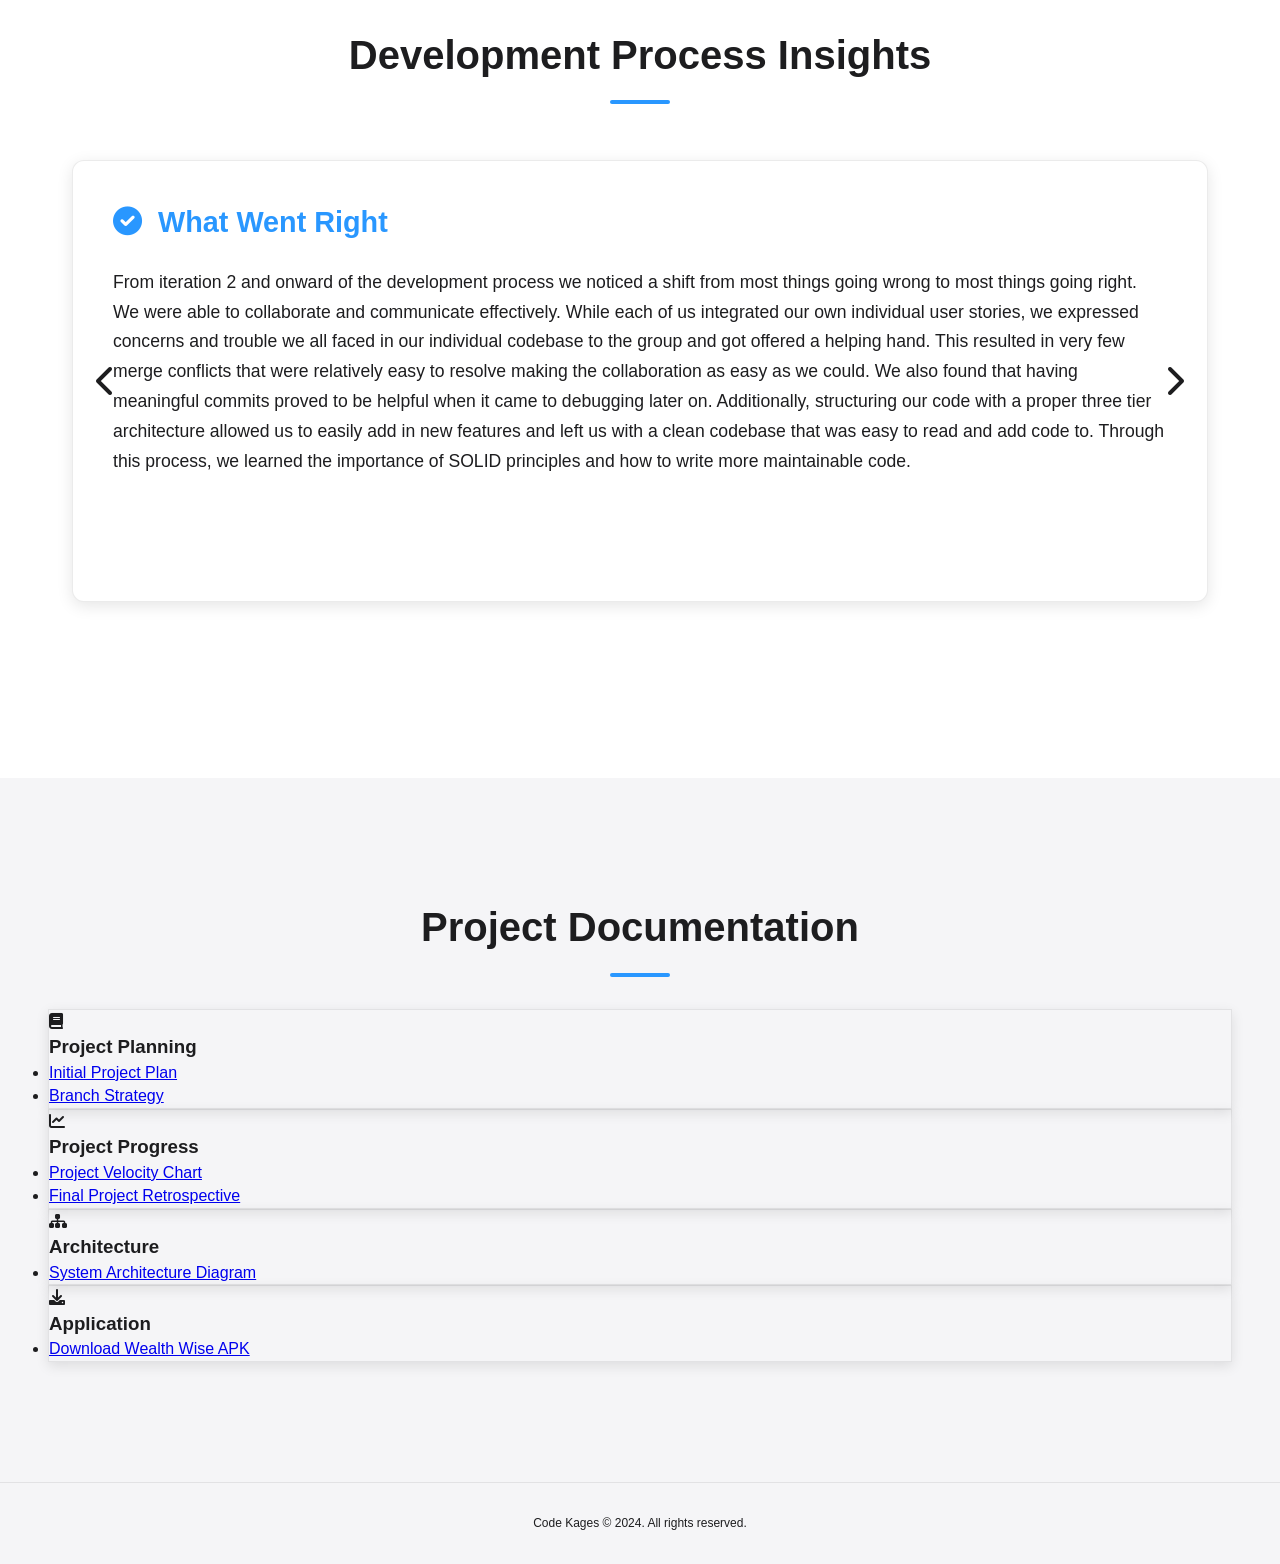
==== commit 8851c9f6: "tried to solve prob of video" ====
--- a/index.html
+++ b/index.html
@@ -219,8 +219,8 @@
             <h2>See It In Action</h2>
             <p class="section-intro">Watch Wealth Wise in action and discover how it can transform your financial management experience.</p>
             <div class="demo-container">
-                <video id="demo-video" controls playsinline preload="auto">
-                    <source src="Documents/wealth_wise_beat_2.mp4" type="video/mp4">
+                <video id="demo-video" controls playsinline>
+                    <source src="Documents/Wealth_Wise_beat_2.mp4" type="video/mp4">
                     Your browser does not support the video tag.
                 </video>
             </div>
--- a/css/styles.css
+++ b/css/styles.css
@@ -1116,7 +1116,7 @@
 
 /* Demo Container */
 .demo-container {
-    max-width: 1000px;
+    max-width: 1200px;
     margin: 0 auto;
     padding: 1rem;
     background: var(--card-bg);
@@ -1130,6 +1130,8 @@
     border-radius: 12px;
     display: block;
     margin: 0 auto;
+    background-color: var(--card-bg);
+    box-shadow: 0 2px 8px var(--shadow-color);
 }
 
 @media (max-width: 1200px) {
@@ -1143,6 +1145,10 @@
         max-width: 95%;
         padding: 0.5rem;
     }
+    
+    .demo-container video {
+        border-radius: 8px;
+    }
 }
 
 /* Postmortem Grid */
@@ -1158,79 +1164,90 @@
     background-color: var(--card-bg);
     border-radius: 12px;
     padding: 2rem;
-    box-shadow: 0 4px 20px var(--shadow-color);
-    transition: transform 0.3s ease, box-shadow 0.3s ease;
-}
-
-.postmortem-card:hover {
-    transform: translateY(-5px);
-    box-shadow: 0 6px 25px var(--shadow-color);
-}
-
-.postmortem-card .card-header {
+    box-shadow: 0 4px 16px rgba(0, 0, 0, 0.1);
+    height: 100%;
+    max-width: 1000px;
+    margin: 0 auto;
+}
+
+.postmortem-card h3 {
+    font-size: 1.6rem;
+    margin-bottom: 1.2rem;
+    color: var(--accent-color);
     display: flex;
     align-items: center;
-    margin-bottom: 1.5rem;
-    gap: 1rem;
-    border-bottom: 2px solid var(--border-color);
-    padding-bottom: 1rem;
-}
-
-.postmortem-card .card-header i {
-    font-size: 2rem;
-}
-
-.postmortem-card.success .card-header i {
-    color: var(--success-color, #28a745);
-}
-
-.postmortem-card.challenges .card-header i {
-    color: var(--warning-color, #ffc107);
-}
-
-.postmortem-card.lessons .card-header i {
-    color: var(--info-color, #17a2b8);
-}
-
-.postmortem-card .card-header h3 {
-    margin: 0;
-    font-size: 1.75rem;
-    color: var(--heading-color);
-}
-
-.postmortem-card .card-content p {
+    gap: 0.8rem;
+}
+
+.postmortem-card h3 i {
+    font-size: 1.6rem;
+}
+
+.postmortem-card p {
+    font-size: 1rem;
+    line-height: 1.6;
+    margin-bottom: 1.2rem;
     color: var(--text-color);
-    line-height: 1.8;
-    font-size: 1.1rem;
-    margin: 0;
-    padding: 0 1rem;
-    text-align: justify;
+}
+
+.slider-controls {
+    position: absolute;
+    top: 50%;
+    left: 0;
+    right: 0;
+    transform: translateY(-50%);
+    display: flex;
+    justify-content: space-between;
+    padding: 0 2rem;
+    pointer-events: none;
+}
+
+.prev-btn, .next-btn {
+    background: none;
+    border: none;
+    color: var(--text-color);
+    cursor: pointer;
+    display: flex;
+    align-items: center;
+    justify-content: center;
+    pointer-events: auto;
+    transition: transform 0.3s ease;
+    padding: 1rem;
+}
+
+.prev-btn:hover, .next-btn:hover {
+    transform: scale(1.2);
+    color: var(--accent-color);
+}
+
+.prev-btn i, .next-btn i {
+    font-size: 1.8rem;
 }
 
 @media (max-width: 768px) {
-    .postmortem-grid {
-        padding: 0 1rem;
-    }
-
+    .slide {
+        padding: 0.8rem;
+    }
+    
     .postmortem-card {
-        padding: 1.5rem;
-    }
-
-    .postmortem-card .card-header {
-        margin-bottom: 1rem;
-    }
-
-    .postmortem-card .card-header i {
-        font-size: 1.5rem;
-    }
-
-    .postmortem-card .card-header h3 {
-        font-size: 1.25rem;
-    }
-
-    .postmortem-card .card-content p {
-        font-size: 1rem;
-        padding: 0;
+        padding: 1.2rem;
+    }
+    
+    .postmortem-card h3 {
+        font-size: 1.3rem;
+    }
+    
+    .postmortem-card h3 i {
+        font-size: 1.3rem;
+    }
+    
+    .postmortem-card p {
+        font-size: 0.95rem;
+        line-height: 1.5;
+    }
+    
+    .prev-btn i, .next-btn i {
+        font-size: 1.4rem;
     }
 }
 
@@ -2279,7 +2296,7 @@
 
 .slider-wrapper {
     position: relative;
-    max-width: 1800px;
+    max-width: 1400px;
     margin: 2rem auto;
     overflow: hidden;
 }
@@ -2291,21 +2308,21 @@
 
 .slide {
     flex: 0 0 100%;
-    padding: 2rem;
+    padding: 1.5rem;
 }
 
 .postmortem-card {
     background-color: var(--card-bg);
     border-radius: 12px;
-    padding: 3rem;
+    padding: 2.5rem;
     box-shadow: 0 4px 16px rgba(0, 0, 0, 0.1);
     height: 100%;
-    max-width: 1600px;
+    max-width: 1200px;
     margin: 0 auto;
 }
 
 .postmortem-card h3 {
-    font-size: 2rem;
+    font-size: 1.8rem;
     margin-bottom: 1.5rem;
     color: var(--accent-color);
     display: flex;
@@ -2314,24 +2331,12 @@
 }
 
 .postmortem-card h3 i {
-    font-size: 2rem;
-}
-
-.postmortem-card.success h3 i {
-    color: #28a745;
-}
-
-.postmortem-card.warning h3 i {
-    color: #ffc107;
-}
-
-.postmortem-card.time h3 i {
-    color: #17a2b8;
+    font-size: 1.8rem;
 }
 
 .postmortem-card p {
-    font-size: 1.2rem;
-    line-height: 1.8;
+    font-size: 1.1rem;
+    line-height: 1.7;
     margin-bottom: 1.5rem;
     color: var(--text-color);
 }
@@ -2367,7 +2372,7 @@
 }
 
 .prev-btn i, .next-btn i {
-    font-size: 2.5rem;
+    font-size: 2rem;
 }
 
 @media (max-width: 768px) {
@@ -2376,23 +2381,23 @@
     }
     
     .postmortem-card {
-        padding: 2rem;
+        padding: 1.5rem;
     }
     
     .postmortem-card h3 {
-        font-size: 1.5rem;
+        font-size: 1.4rem;
     }
     
     .postmortem-card h3 i {
-        font-size: 1.5rem;
+        font-size: 1.4rem;
     }
     
     .postmortem-card p {
-        font-size: 1.1rem;
+        font-size: 1rem;
         line-height: 1.6;
     }
     
     .prev-btn i, .next-btn i {
-        font-size: 2rem;
+        font-size: 1.5rem;
     }
 } 
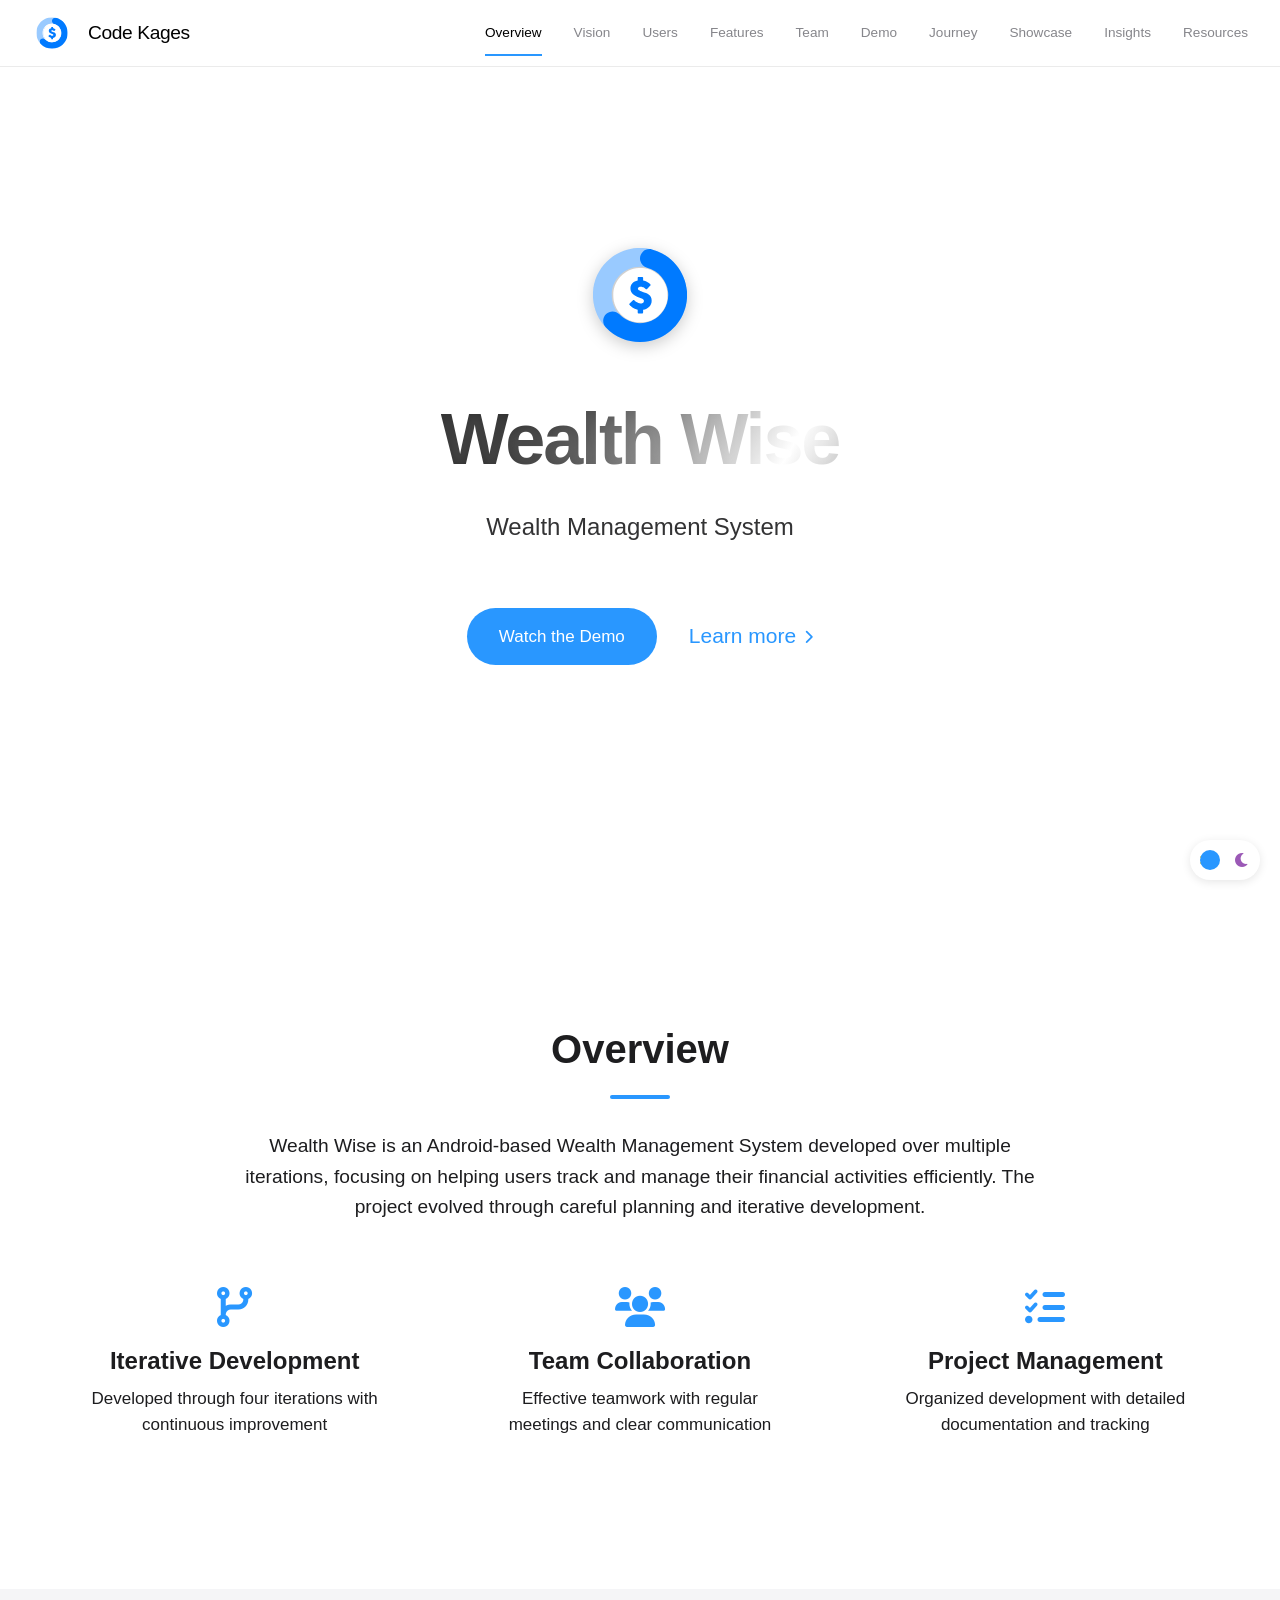
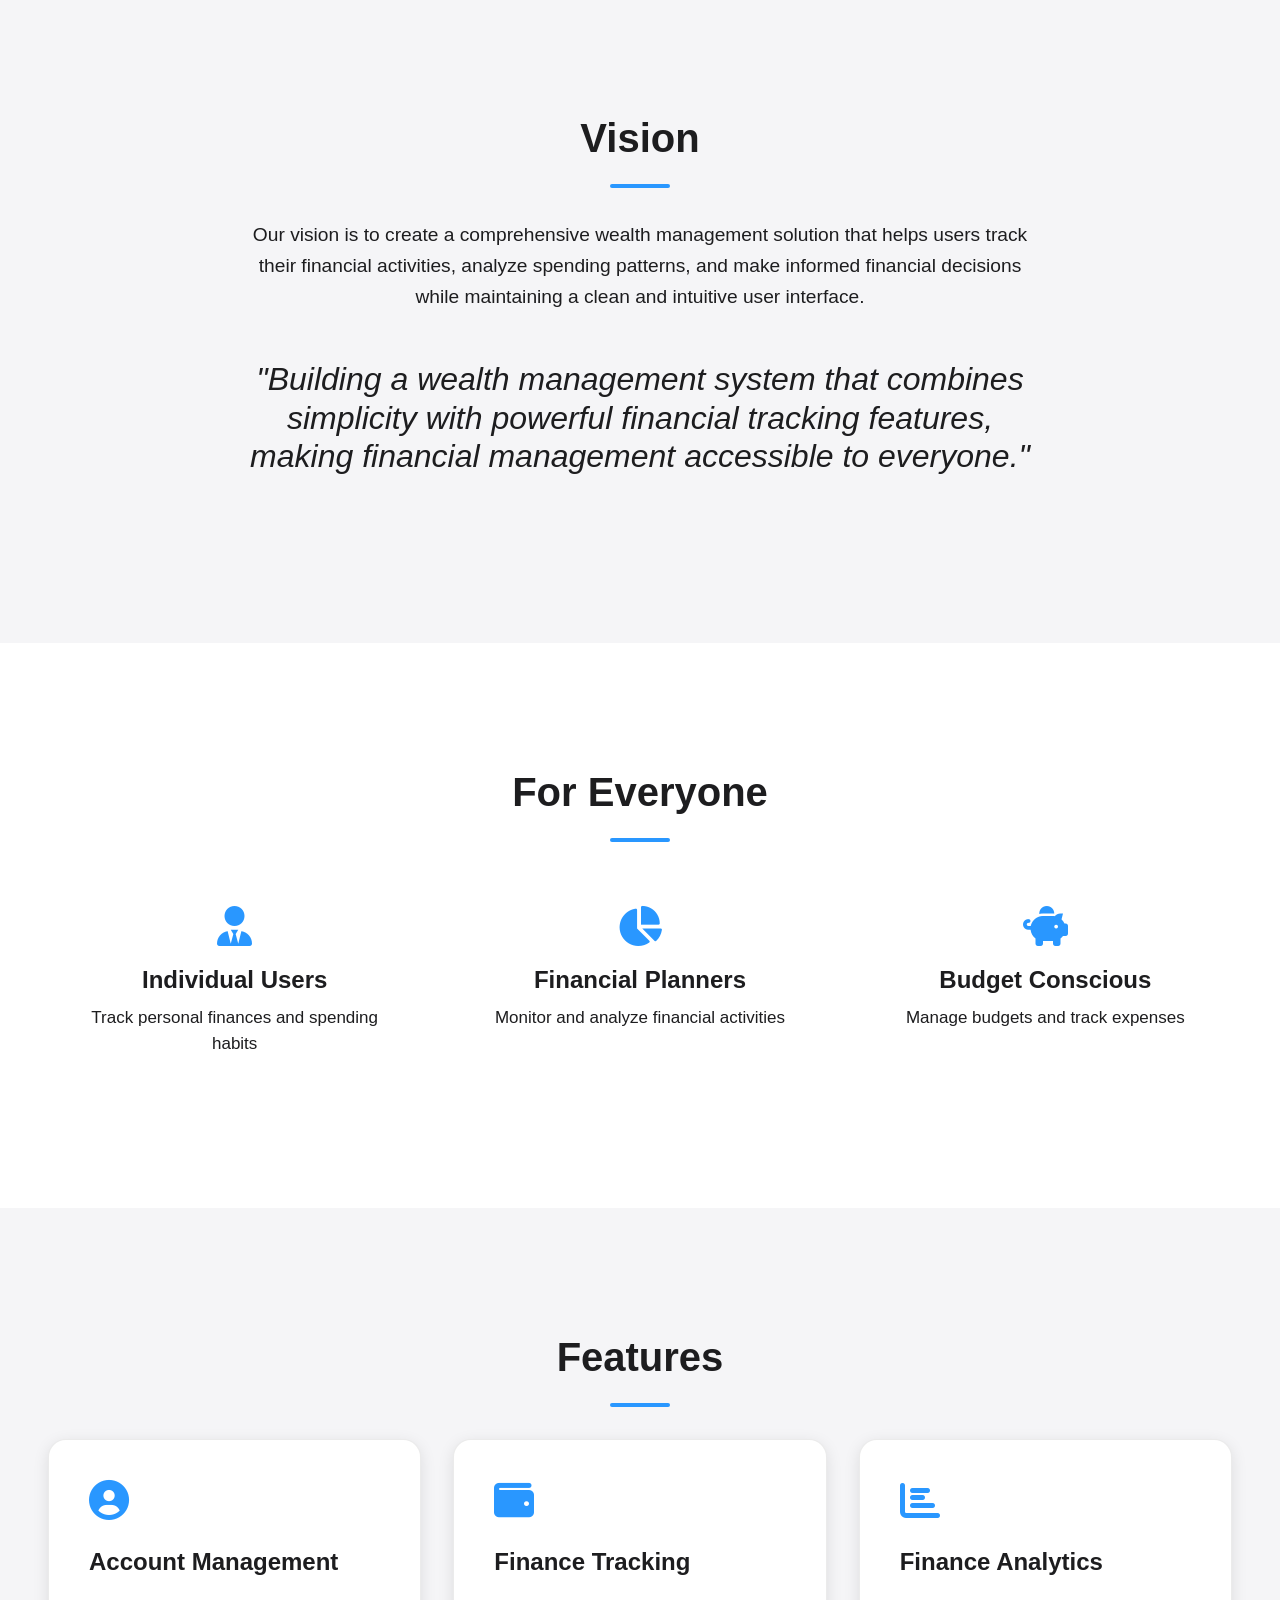
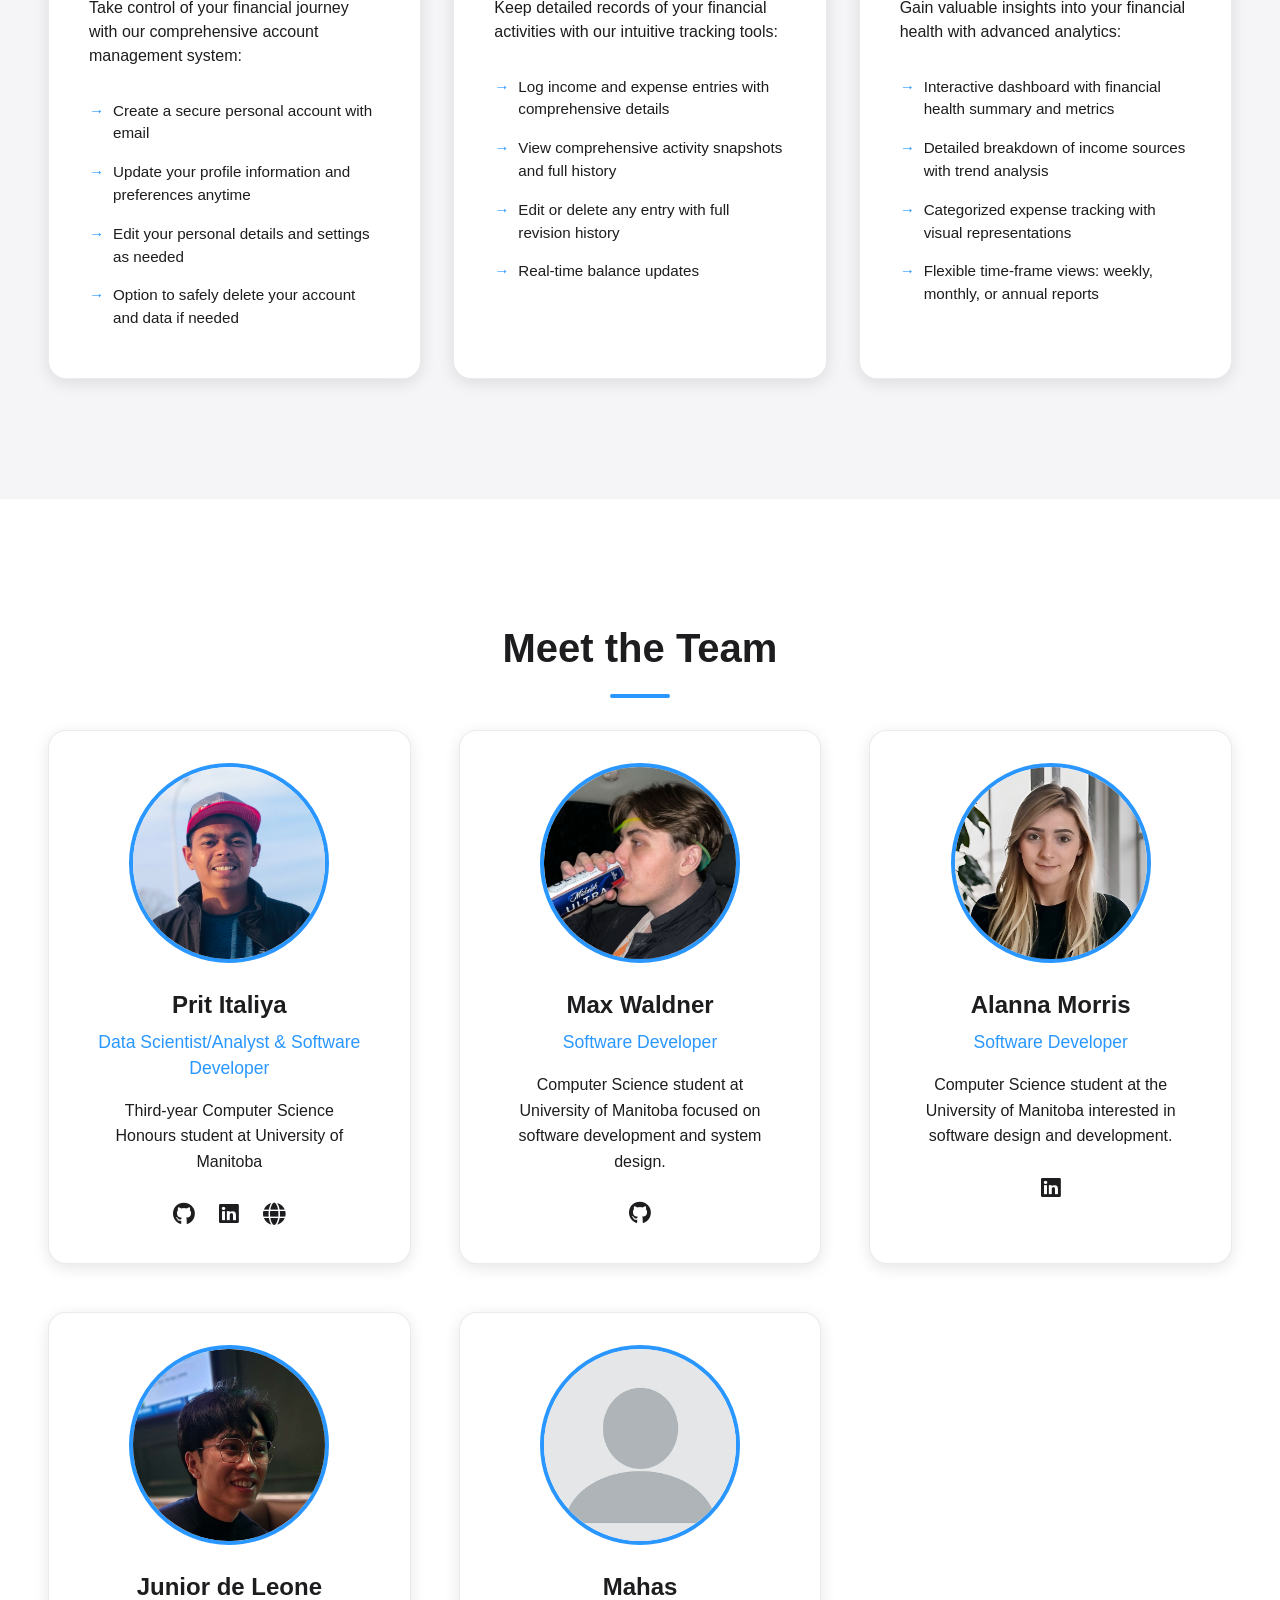
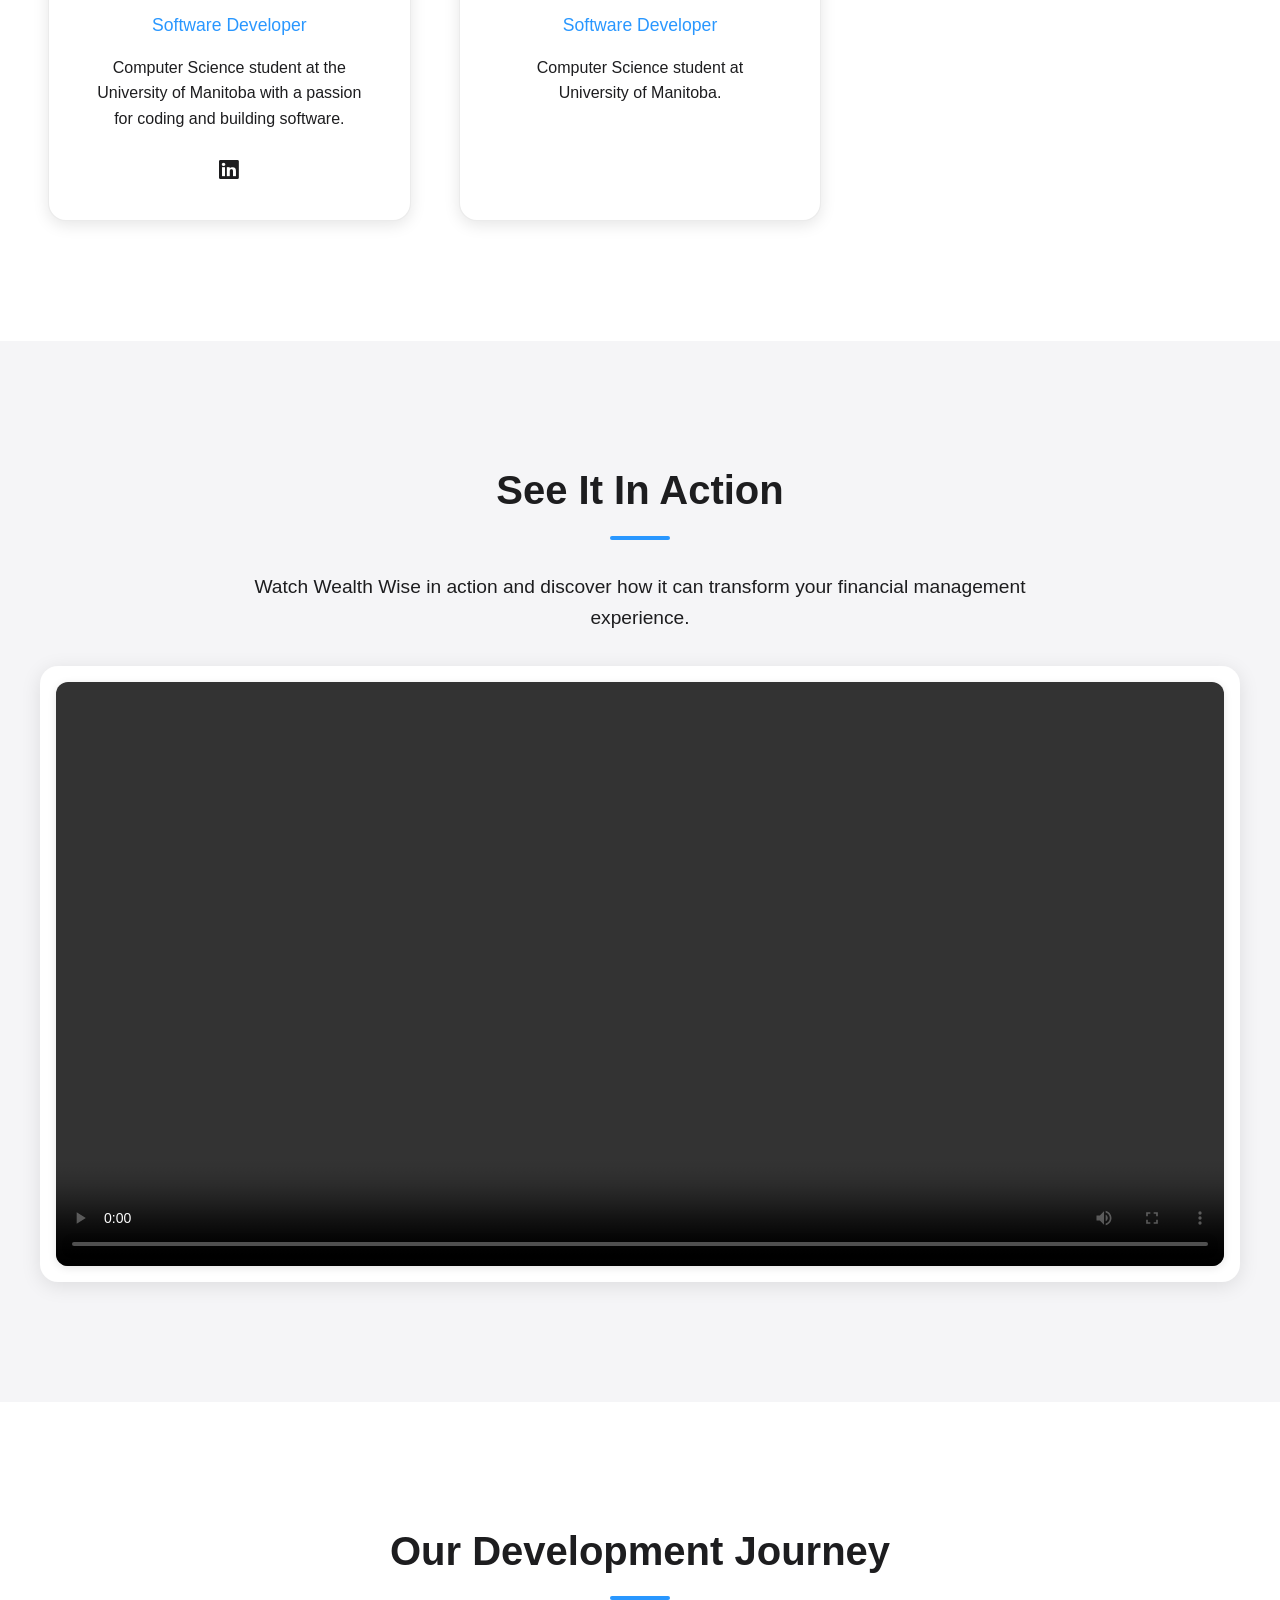
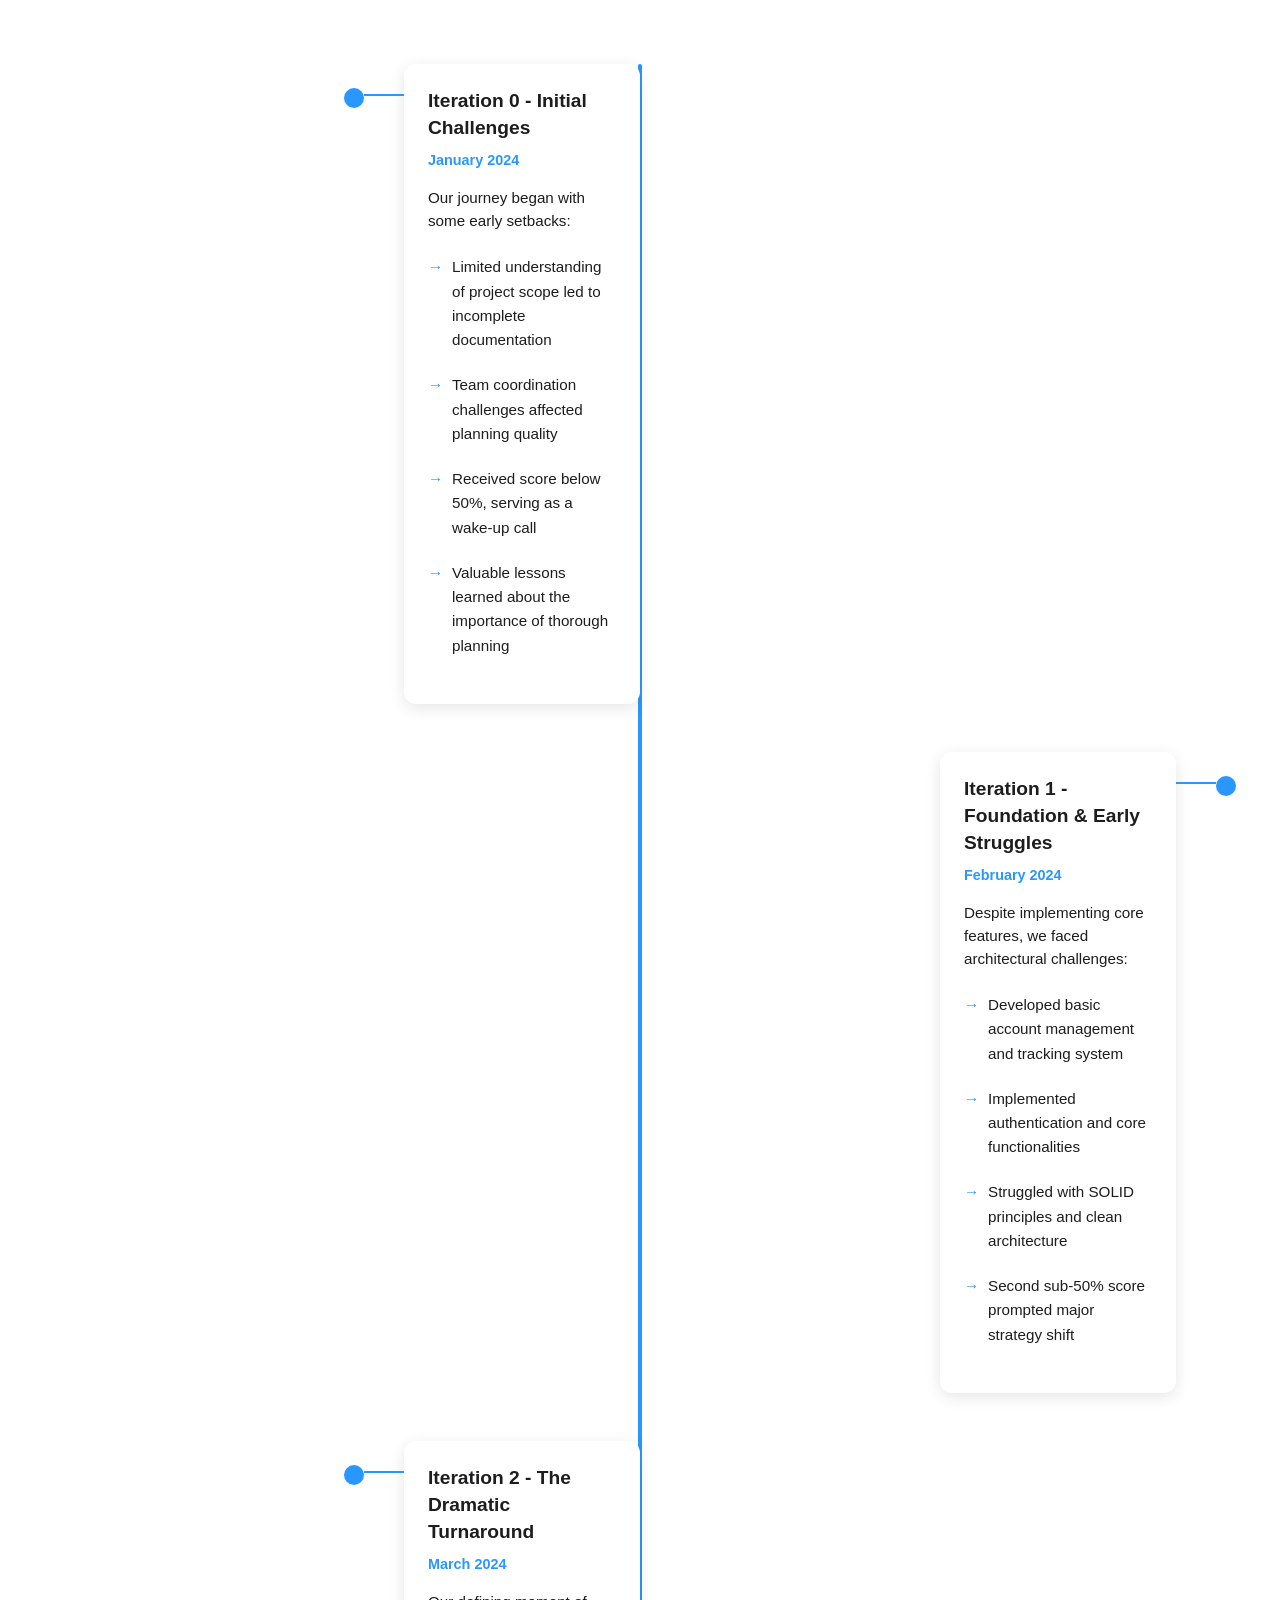
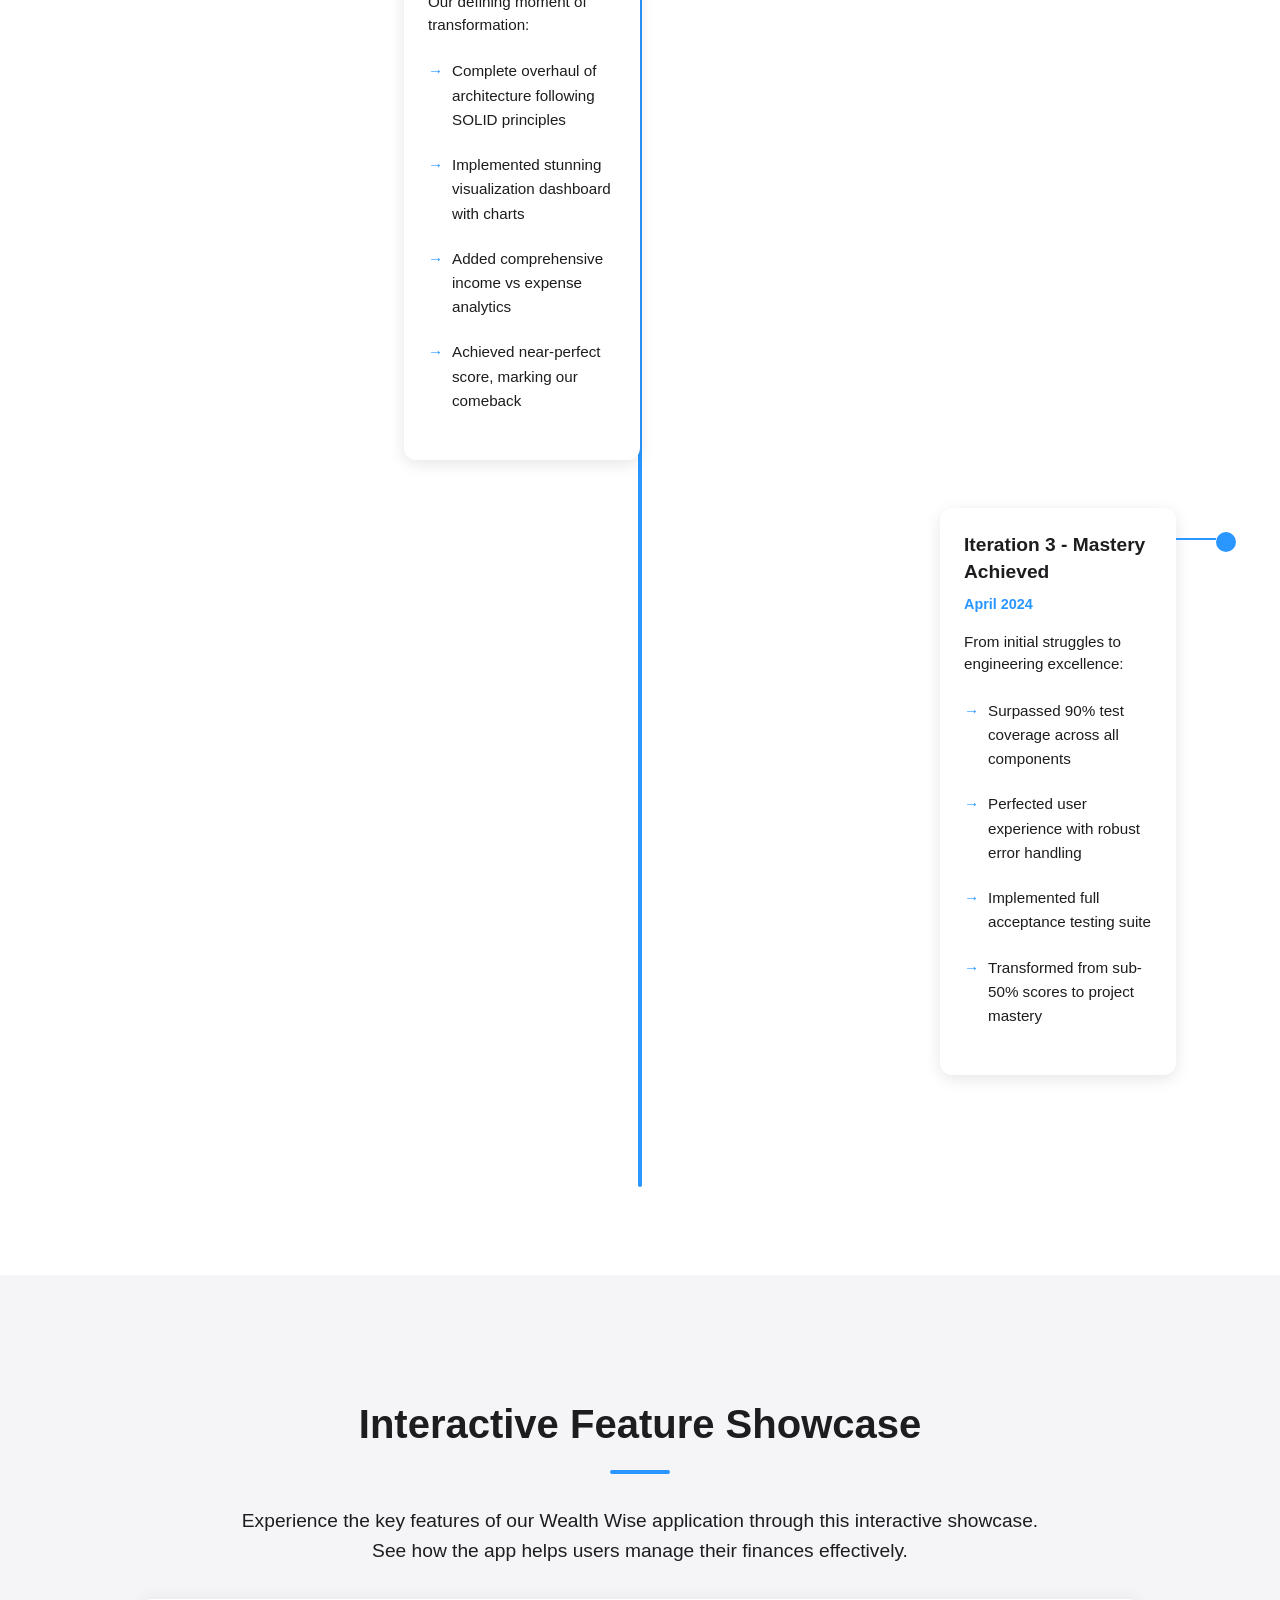
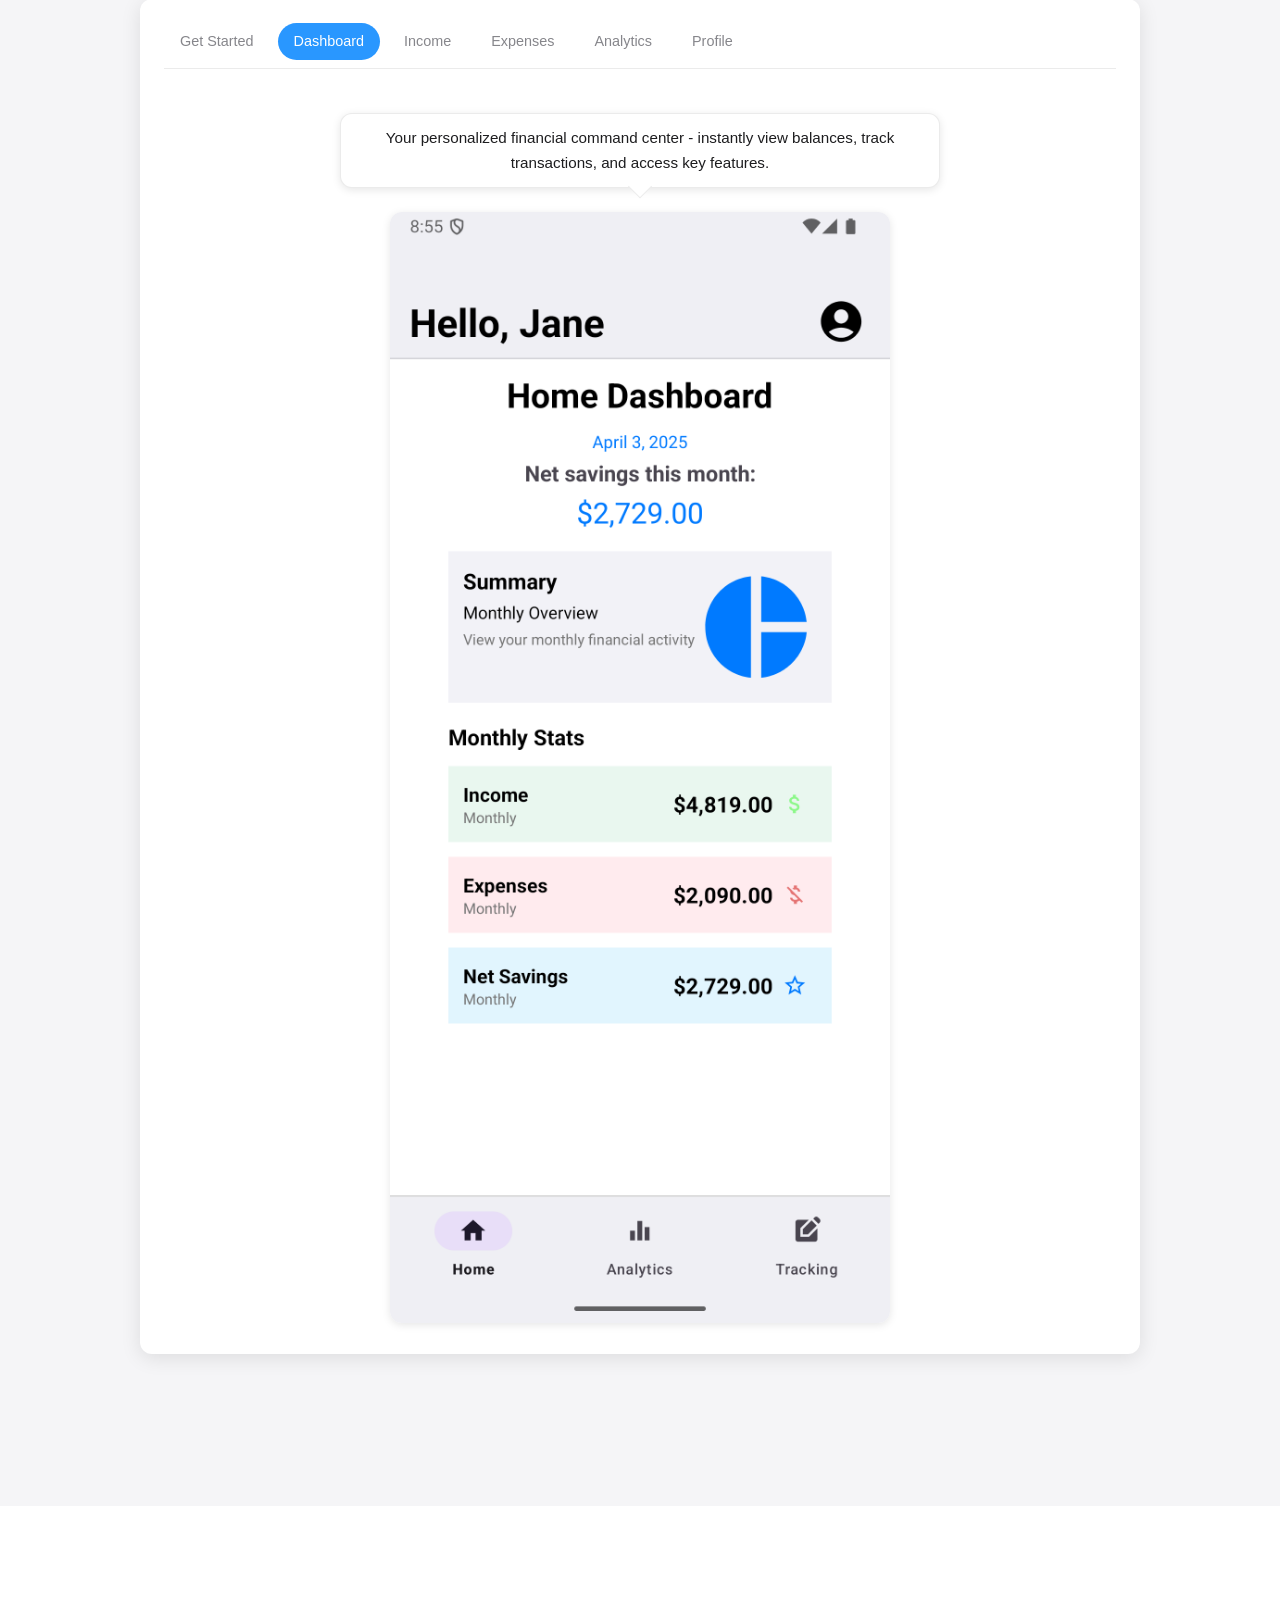
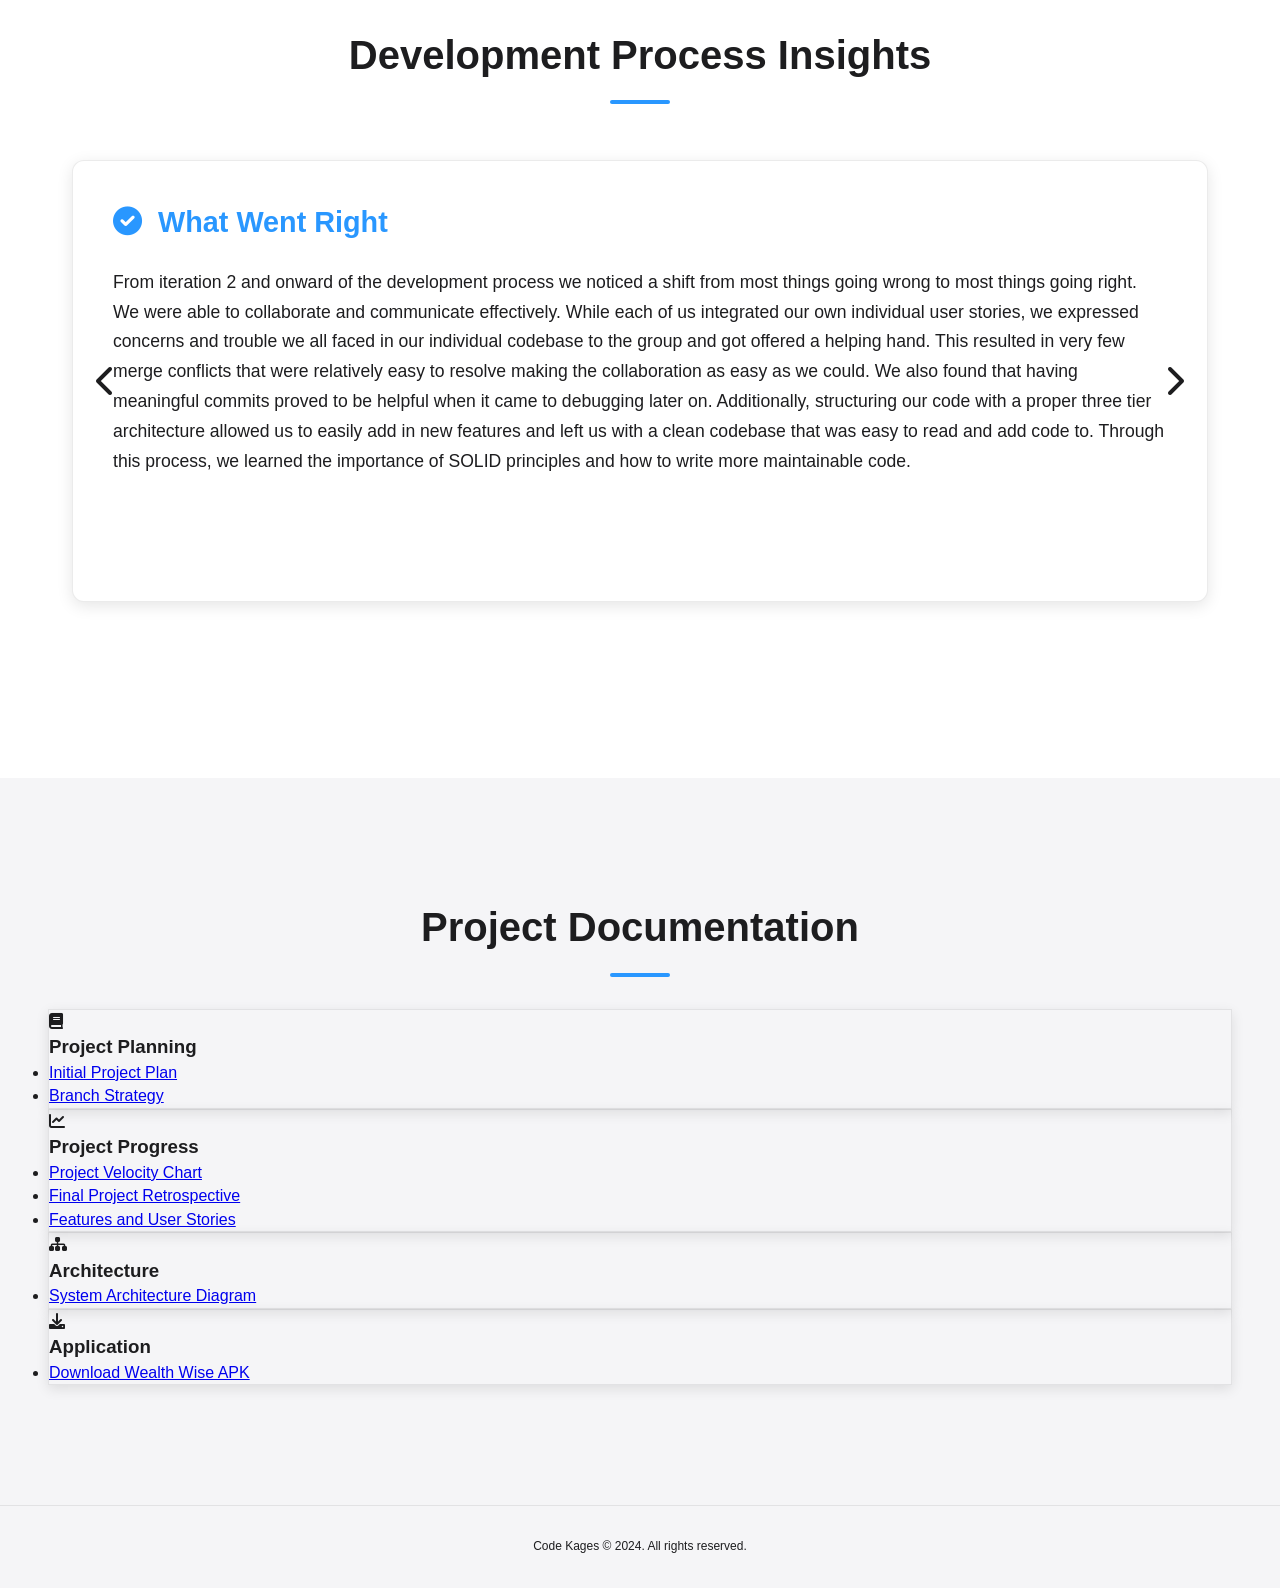
==== commit bad3f899: "now done ig" ====
--- a/index.html
+++ b/index.html
@@ -202,14 +202,13 @@
                             </a>
                         </div>
                     </div>
-                    <div class="team-member">
+                    <div class="team-member" onclick="openModal('mahas-modal')">
                         <div class="member-image">
                             <img src="images/team/mahas.png" alt="Mahas">
                         </div>
                         <h3>Mahas</h3>
                         <p class="member-role">Software Developer</p>
                         <p class="member-bio">Computer Science student at University of Manitoba.</p>
-                       
                     </div>
                 </div>
             </div>
@@ -419,7 +418,7 @@
                         <h3>Project Planning</h3>
                         <ul>
                             <li><a href="markdown-viewer.html?file=Documents/Iteration0/Iteration0DRAFT.md" target="_blank">Initial Project Plan</a></li>
-                            <li><a href="markdown-viewer.html?file=Documents/Iteration0/branchStrat.md" target="_blank">Branch Strategy</a></li>
+                            <li><a href="markdown-viewer.html?file=Documents/Iteration2/new_branching_strategy.md" target="_blank">Branch Strategy</a></li>
                         </ul>
                     </div>
                     <div class="resource-card">
@@ -428,6 +427,7 @@
                         <ul>
                             <li><a href="image-viewer.html?file=Documents/Iteration3/velocity_chart.png" target="_blank">Project Velocity Chart</a></li>
                             <li><a href="markdown-viewer.html?file=Documents/Iteration3/it3-retrospective.md" target="_blank">Final Project Retrospective</a></li>
+                            <li><a href="markdown-viewer.html?file=Documents/Iteration3/final_features_us.md" target="_blank">Features and User Stories</a></li>
                         </ul>
                     </div>
                     <div class="resource-card">
@@ -441,7 +441,7 @@
                         <i class="fas fa-download"></i>
                         <h3>Application</h3>
                         <ul>
-                            <li><a href="Documents/app-debug.apk" download>Download Wealth Wise APK</a></li>
+                            <li><a href="Documents/WealthWise.apk" download>Download Wealth Wise APK</a></li>
                         </ul>
                     </div>
                 </div>
@@ -573,6 +573,36 @@
         </div>
     </div>
 
+    <!-- Add Mahas's modal -->
+    <div id="mahas-modal" class="member-modal">
+        <div class="modal-content">
+            <span class="close-modal" onclick="closeModal('mahas-modal')">&times;</span>
+            <div class="modal-header">
+                <img src="images/team/mahas.png" alt="Mahas">
+                <h2>Mahas</h2>
+                <p>Software Developer</p>
+            </div>
+            <div class="modal-body">
+                <div class="skills-section">
+                    <h3>Skills & Expertise</h3>
+                    <div class="skill-tags">
+                        <span class="skill-tag">Java</span>
+                        <span class="skill-tag">Android</span>
+                        <span class="skill-tag">Testing</span>
+                        <span class="skill-tag">Project Planning</span>
+                    </div>
+                </div>
+                <div class="contributions-section">
+                    <h3>Project Contributions</h3>
+                    <ul class="contribution-list">
+                        <li>Developed unit tests to ensure software quality</li>
+                        <li>Contributed ideas and solutions during project planning</li>
+                    </ul>
+                </div>
+            </div>
+        </div>
+    </div>
+
     <script src="js/main.js"></script>
     <script>
     function openModal(modalId) {
